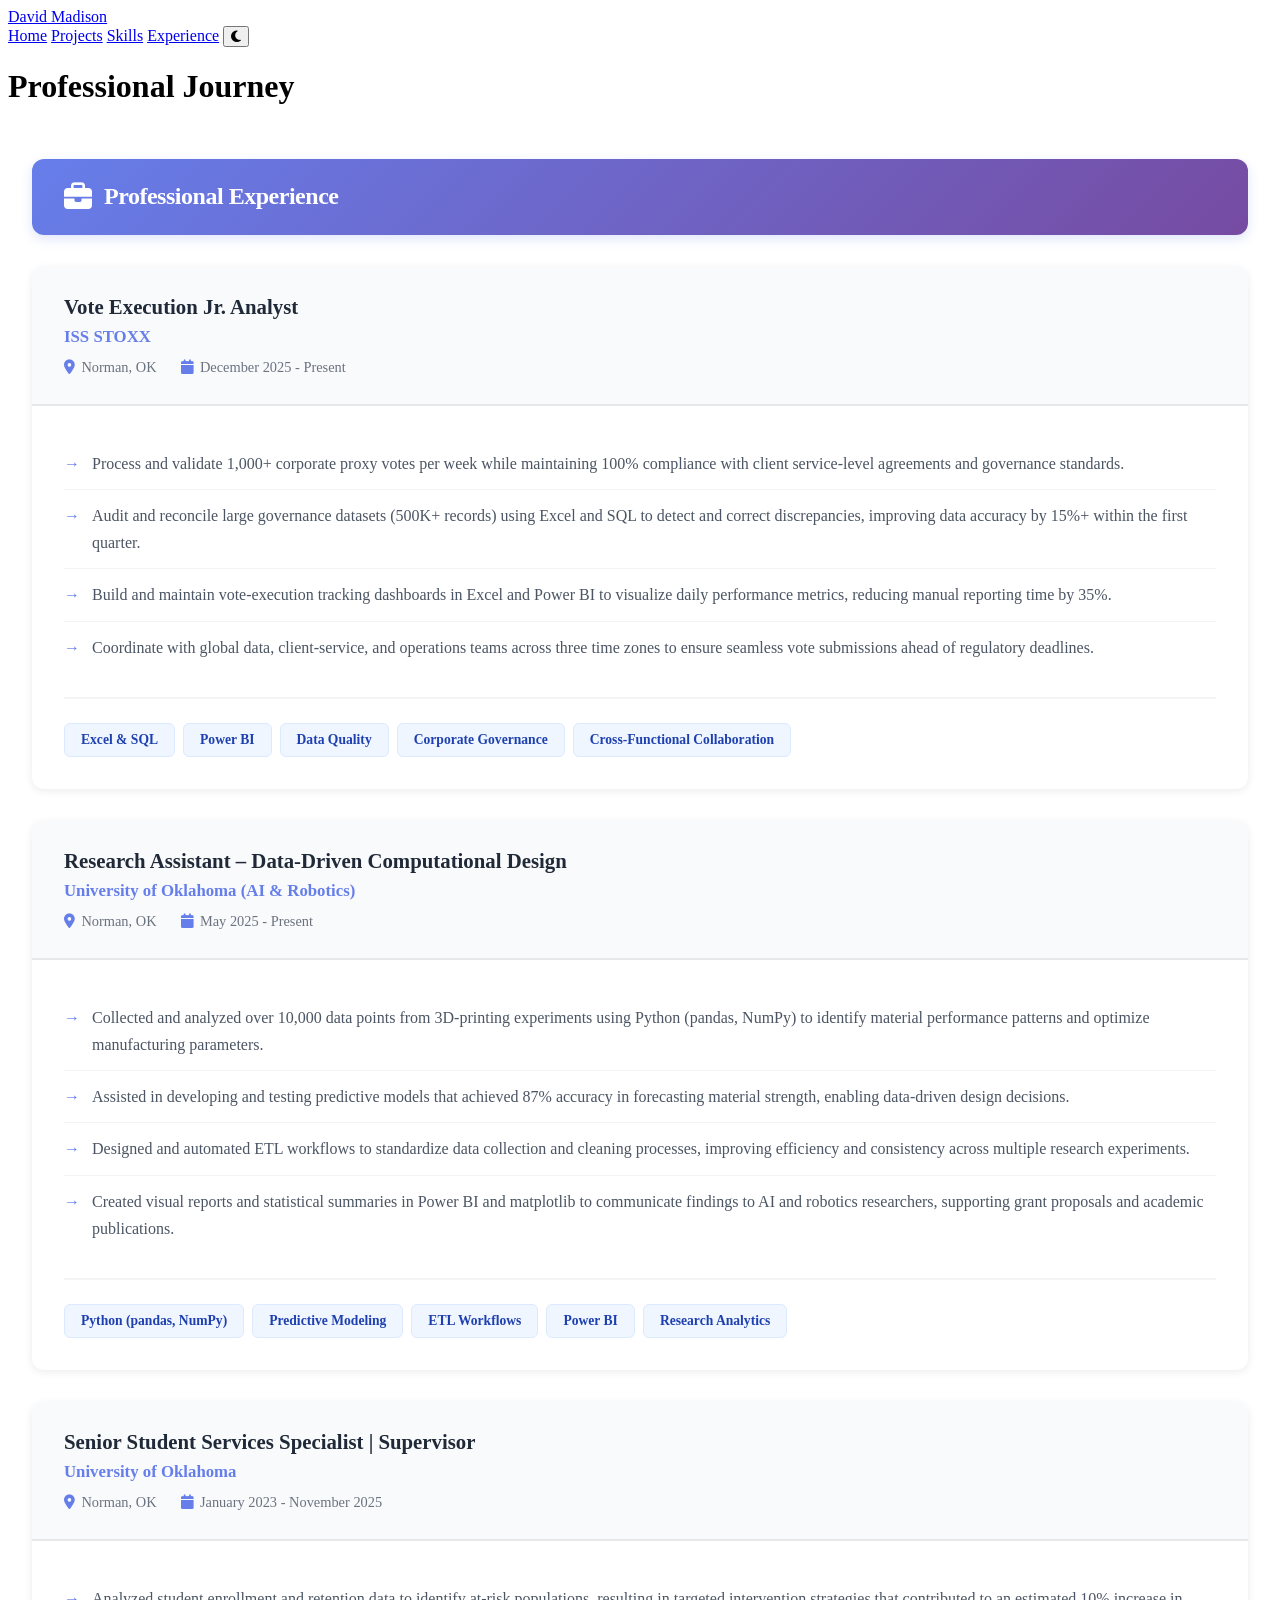
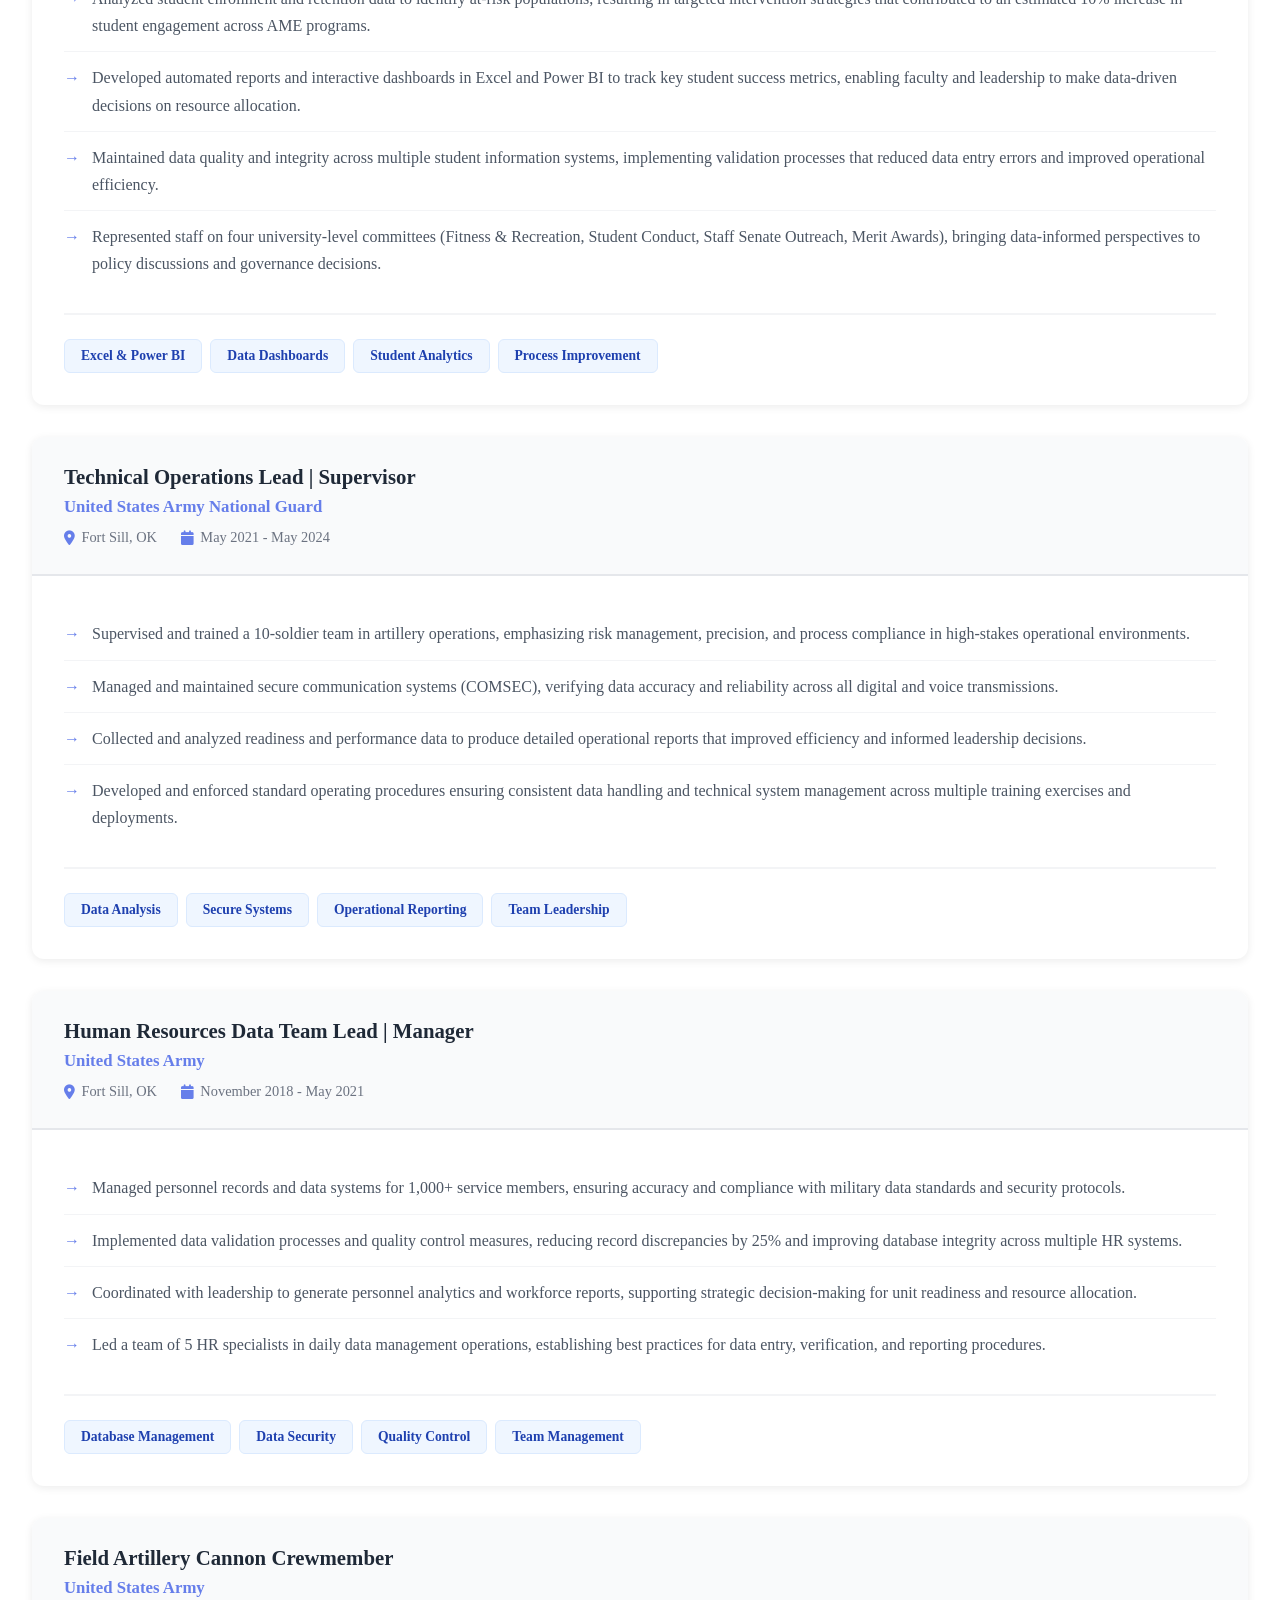
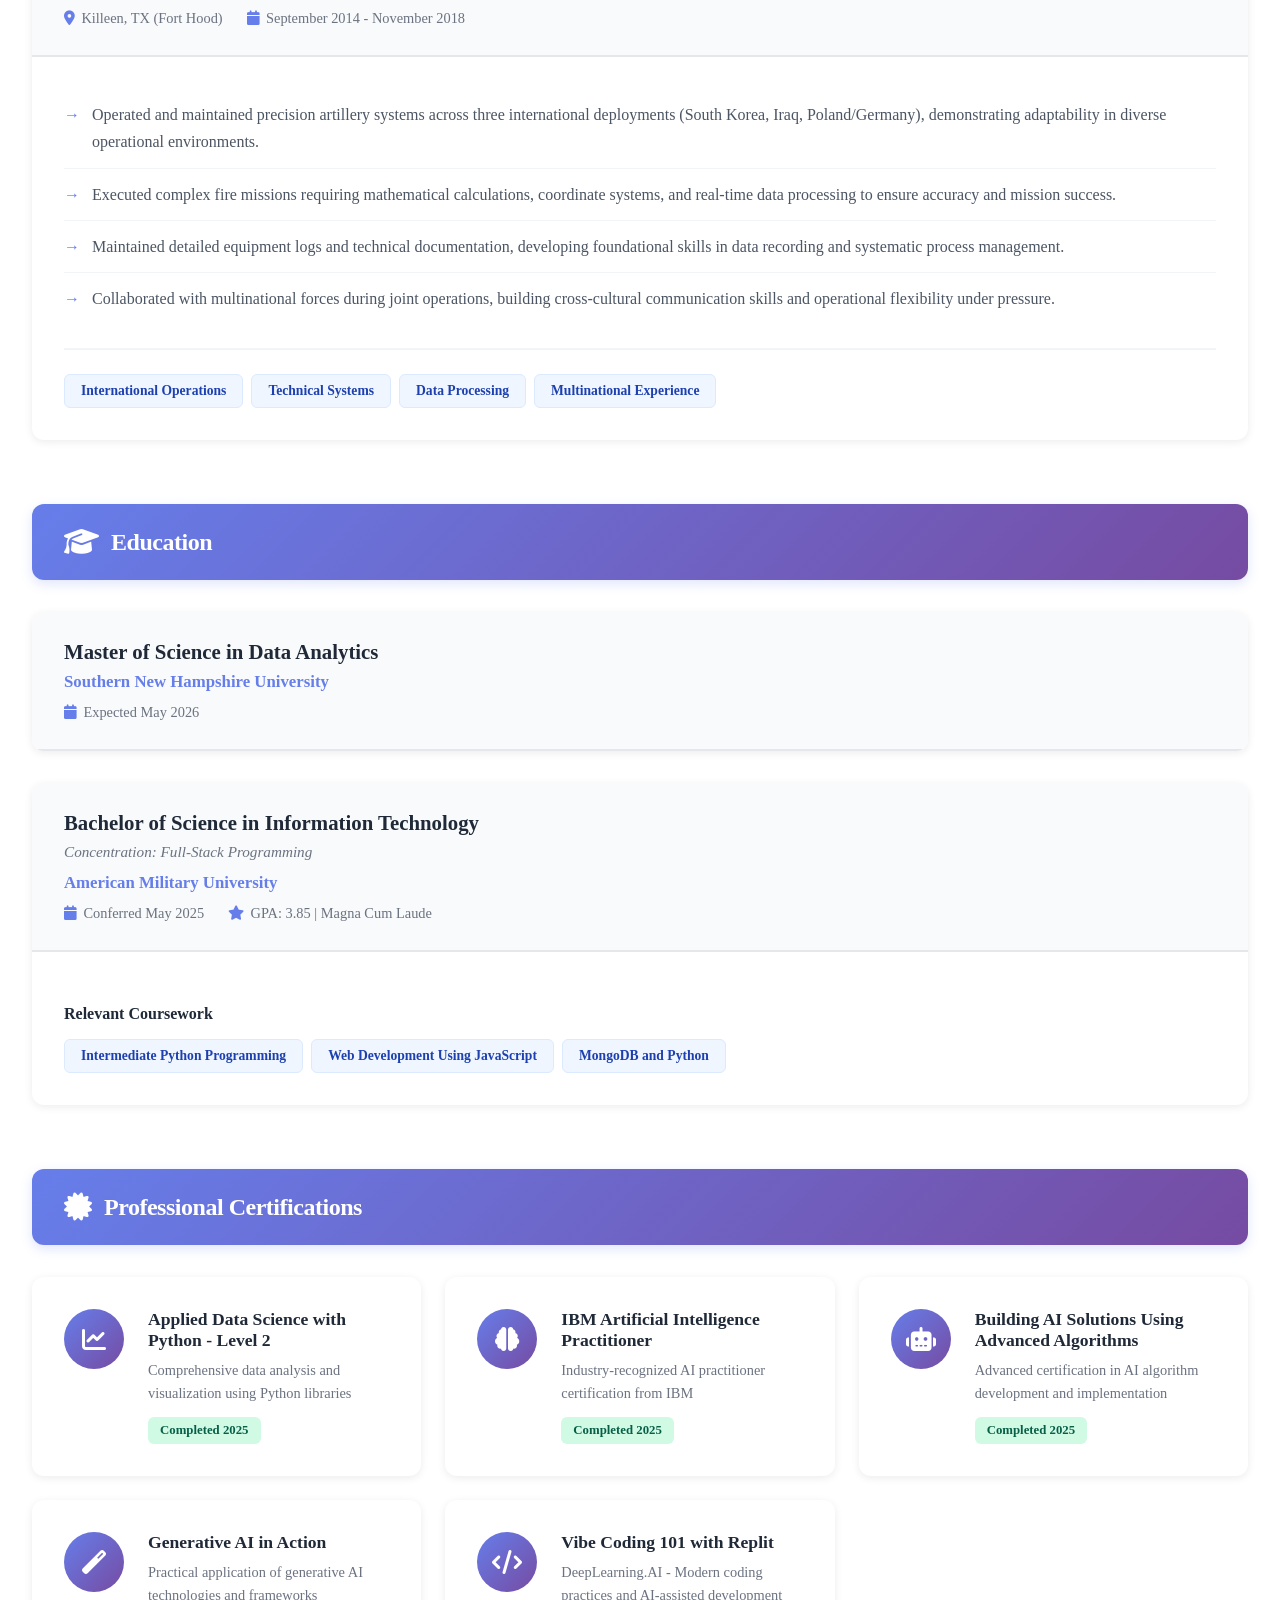
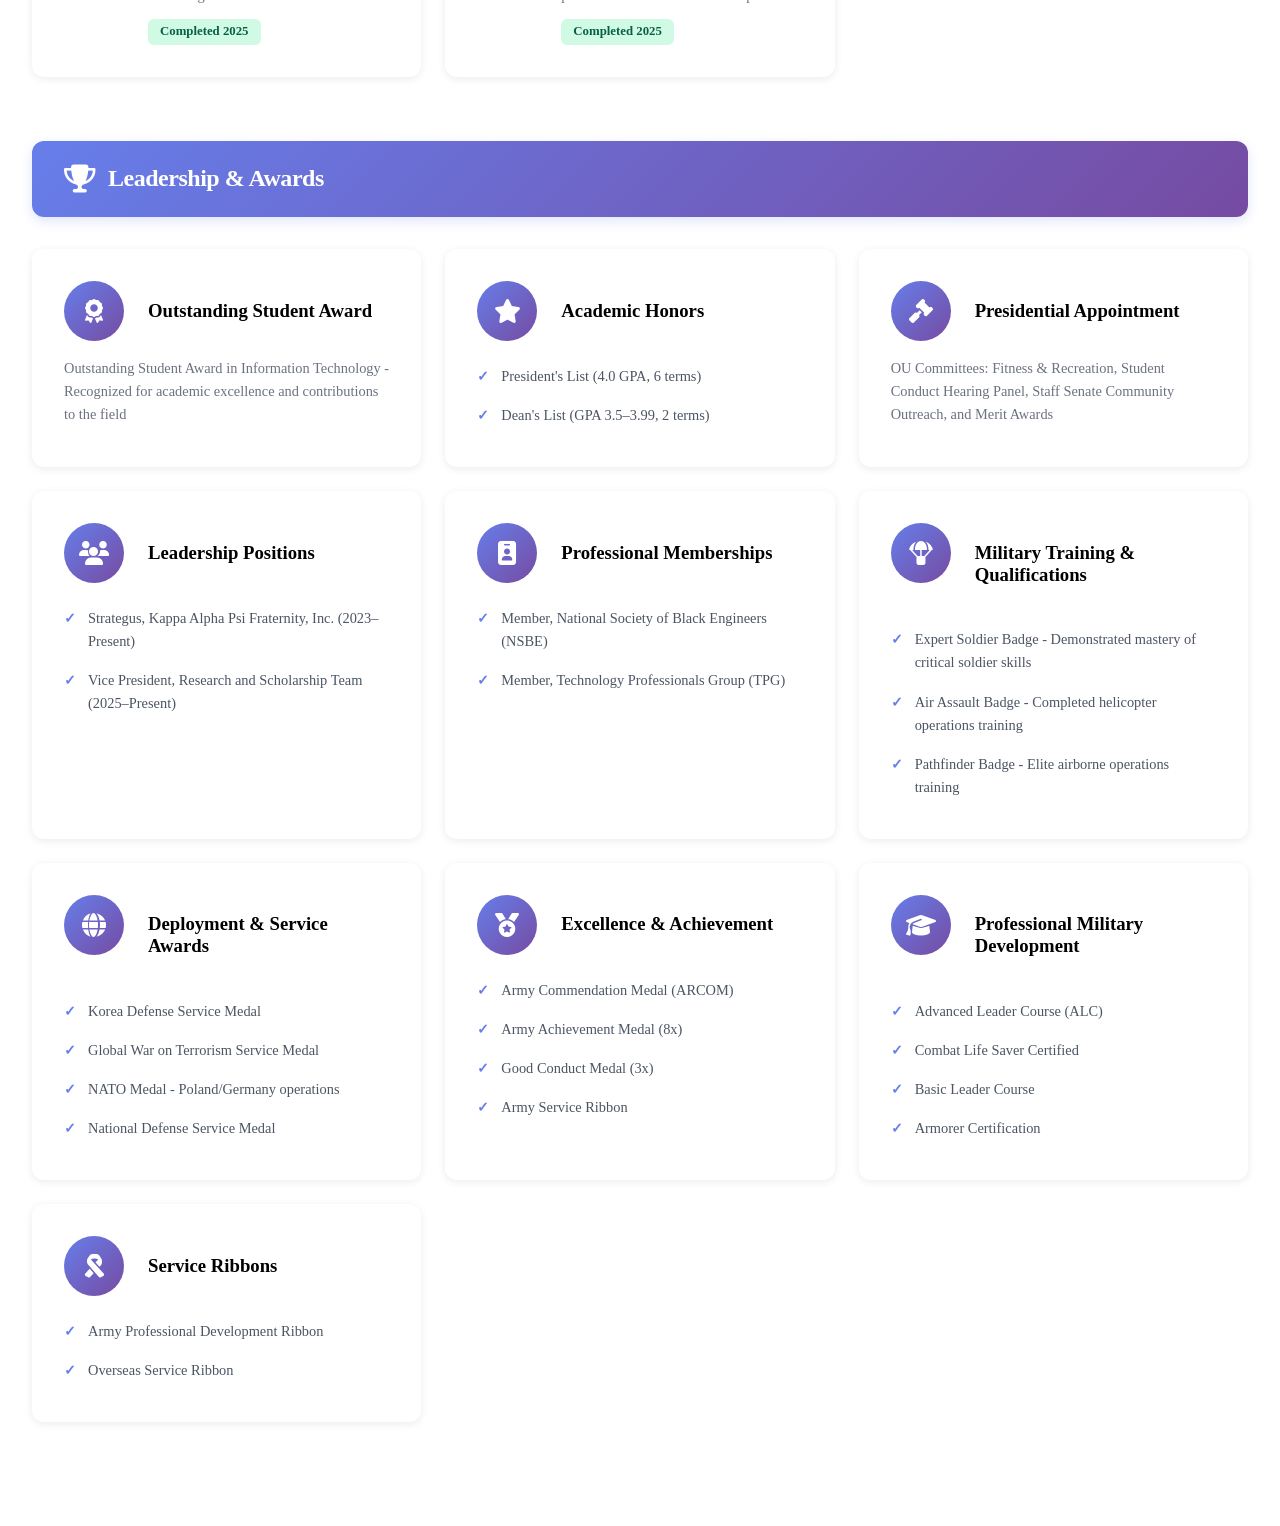
==== experience.html @ 7aca1789 "Update experience.html" ====
<!DOCTYPE html>
<html lang="en">
<head>
    <meta charset="UTF-8">
    <meta name="viewport" content="width=device-width, initial-scale=1.0">
    <title>Experience - David Madison</title>
    <link rel="stylesheet" href="styles.css">
    <link rel="stylesheet" href="https://cdnjs.cloudflare.com/ajax/libs/font-awesome/6.4.0/css/all.min.css">
    <script src="https://cdnjs.cloudflare.com/ajax/libs/gsap/3.12.2/gsap.min.js"></script>
    <style>
        /* Clean Professional Experience Layout */
        * {
            box-sizing: border-box;
        }
        
        .experience-container {
            max-width: 1400px;
            margin: 0 auto;
            padding: 2rem 1.5rem;
        }
        
        .section-wrapper {
            margin-bottom: 4rem;
        }
        
        .section-header {
            background: linear-gradient(135deg, #667eea 0%, #764ba2 100%);
            padding: 1.5rem 2rem;
            border-radius: 12px;
            color: white;
            display: flex;
            align-items: center;
            gap: 0.75rem;
            margin-bottom: 2rem;
            box-shadow: 0 4px 12px rgba(102, 126, 234, 0.2);
        }
        
        .section-header i {
            font-size: 1.75rem;
        }
        
        .section-header h2 {
            margin: 0;
            font-size: 1.5rem;
            font-weight: 700;
            letter-spacing: -0.02em;
        }
        
        .experience-grid {
            display: grid;
            grid-template-columns: 1fr;
            gap: 2rem;
        }
        
        .experience-card {
            background: white;
            border-radius: 12px;
            box-shadow: 0 2px 8px rgba(0, 0, 0, 0.08);
            overflow: hidden;
            transition: transform 0.2s ease, box-shadow 0.2s ease;
        }
        
        .experience-card:hover {
            transform: translateY(-4px);
            box-shadow: 0 8px 24px rgba(0, 0, 0, 0.12);
        }
        
        .job-header {
            background: #f9fafb;
            padding: 1.75rem 2rem;
            border-bottom: 2px solid #e5e7eb;
        }
        
        .job-header h3 {
            margin: 0 0 0.5rem 0;
            font-size: 1.3rem;
            color: #1f2937;
            font-weight: 700;
        }
        
        .company-name {
            color: #667eea;
            font-weight: 600;
            font-size: 1.05rem;
            margin-bottom: 0.75rem;
            display: block;
        }
        
        .job-meta {
            display: flex;
            gap: 1.5rem;
            color: #6b7280;
            font-size: 0.9rem;
            flex-wrap: wrap;
        }
        
        .job-meta span {
            display: flex;
            align-items: center;
            gap: 0.4rem;
        }
        
        .job-meta i {
            color: #667eea;
        }
        
        .job-body {
            padding: 2rem;
        }
        
        .job-description {
            list-style: none;
            padding: 0;
            margin: 0 0 1.5rem 0;
        }
        
        .job-description li {
            padding: 0.75rem 0;
            padding-left: 1.75rem;
            position: relative;
            line-height: 1.7;
            color: #4b5563;
            border-bottom: 1px solid #f3f4f6;
        }
        
        .job-description li:last-child {
            border-bottom: none;
        }
        
        .job-description li:before {
            content: "→";
            position: absolute;
            left: 0;
            color: #667eea;
            font-weight: bold;
        }
        
        .skills-tags {
            display: flex;
            flex-wrap: wrap;
            gap: 0.5rem;
            padding-top: 1.5rem;
            border-top: 2px solid #f3f4f6;
        }
        
        .skill-tag {
            display: inline-block;
            padding: 0.5rem 1rem;
            background: #eff6ff;
            color: #1e40af;
            border-radius: 6px;
            font-size: 0.85rem;
            font-weight: 600;
            border: 1px solid #dbeafe;
        }
        
        .education-grid {
            display: grid;
            grid-template-columns: 1fr;
            gap: 2rem;
        }
        
        .education-card {
            background: white;
            border-radius: 12px;
            box-shadow: 0 2px 8px rgba(0, 0, 0, 0.08);
            overflow: hidden;
            transition: transform 0.2s ease, box-shadow 0.2s ease;
        }
        
        .education-card:hover {
            transform: translateY(-4px);
            box-shadow: 0 8px 24px rgba(0, 0, 0, 0.12);
        }
        
        .edu-header {
            background: #f9fafb;
            padding: 1.75rem 2rem;
            border-bottom: 2px solid #e5e7eb;
        }
        
        .edu-header h3 {
            margin: 0 0 0.5rem 0;
            font-size: 1.3rem;
            color: #1f2937;
            font-weight: 700;
        }
        
        .concentration {
            color: #6b7280;
            font-style: italic;
            font-size: 0.95rem;
            margin-bottom: 0.75rem;
            display: block;
        }
        
        .school-name {
            color: #667eea;
            font-weight: 600;
            font-size: 1.05rem;
            margin-bottom: 0.75rem;
            display: block;
        }
        
        .edu-meta {
            display: flex;
            gap: 1.5rem;
            color: #6b7280;
            font-size: 0.9rem;
            flex-wrap: wrap;
        }
        
        .edu-meta span {
            display: flex;
            align-items: center;
            gap: 0.4rem;
        }
        
        .edu-meta i {
            color: #667eea;
        }
        
        .edu-body {
            padding: 2rem;
        }
        
        .coursework-title {
            font-size: 1rem;
            font-weight: 700;
            color: #1f2937;
            margin-bottom: 1rem;
        }
        
        .course-tags {
            display: flex;
            flex-wrap: wrap;
            gap: 0.5rem;
        }
        
        .course-tag {
            display: inline-block;
            padding: 0.5rem 1rem;
            background: #eff6ff;
            color: #1e40af;
            border-radius: 6px;
            font-size: 0.85rem;
            font-weight: 600;
            border: 1px solid #dbeafe;
        }
        
        .certs-grid {
            display: grid;
            grid-template-columns: repeat(auto-fit, minmax(320px, 1fr));
            gap: 1.5rem;
        }
        
        .cert-card {
            background: white;
            border-radius: 12px;
            box-shadow: 0 2px 8px rgba(0, 0, 0, 0.08);
            padding: 2rem;
            transition: transform 0.2s ease, box-shadow 0.2s ease;
            display: flex;
            gap: 1.5rem;
        }
        
        .cert-card:hover {
            transform: translateY(-4px);
            box-shadow: 0 8px 24px rgba(0, 0, 0, 0.12);
        }
        
        .cert-icon {
            background: linear-gradient(135deg, #667eea 0%, #764ba2 100%);
            width: 60px;
            height: 60px;
            border-radius: 50%;
            display: flex;
            align-items: center;
            justify-content: center;
            flex-shrink: 0;
        }
        
        .cert-icon i {
            color: white;
            font-size: 1.5rem;
        }
        
        .cert-content h3 {
            margin: 0 0 0.5rem 0;
            font-size: 1.1rem;
            color: #1f2937;
            font-weight: 700;
        }
        
        .cert-content p {
            margin: 0 0 0.75rem 0;
            color: #6b7280;
            font-size: 0.9rem;
            line-height: 1.6;
        }
        
        .cert-badge {
            display: inline-block;
            padding: 0.35rem 0.75rem;
            background: #d1fae5;
            color: #065f46;
            border-radius: 6px;
            font-size: 0.8rem;
            font-weight: 600;
        }
        
        .awards-grid {
            display: grid;
            grid-template-columns: repeat(auto-fit, minmax(320px, 1fr));
            gap: 1.5rem;
        }
        
        .award-card {
            background: white;
            border-radius: 12px;
            box-shadow: 0 2px 8px rgba(0, 0, 0, 0.08);
            padding: 2rem;
            transition: transform 0.2s ease, box-shadow 0.2s ease;
        }
        
        .award-card:hover {
            transform: translateY(-4px);
            box-shadow: 0 8px 24px rgba(0, 0, 0, 0.12);
        }
        
        .award-header {
            display: flex;
            gap: 1.5rem;
            margin-bottom: 1rem;
        }
        
        .award-icon {
            background: linear-gradient(135deg, #667eea 0%, #764ba2 100%);
            width: 60px;
            height: 60px;
            border-radius: 50%;
            display: flex;
            align-items: center;
            justify-content: center;
            flex-shrink: 0;
        }
        
        .award-icon i {
            color: white;
            font-size: 1.5rem;
        }
        
        .award-content h3 {
            margin: 0 0 0.5rem 0;
            font-size: 1.1rem;
            color: #1f2937;
            font-weight: 700;
        }
        
        .award-content > p {
            margin: 0;
            color: #6b7280;
            font-size: 0.9rem;
            line-height: 1.6;
        }
        
        .award-list {
            list-style: none;
            padding: 0;
            margin: 0.75rem 0 0 0;
        }
        
        .award-list li {
            padding: 0.5rem 0;
            padding-left: 1.5rem;
            position: relative;
            color: #4b5563;
            font-size: 0.9rem;
            line-height: 1.6;
        }
        
        .award-list li:before {
            content: "✓";
            position: absolute;
            left: 0;
            color: #667eea;
            font-weight: bold;
        }
        
        @media (max-width: 768px) {
            .experience-container {
                padding: 1rem;
            }
            
            .section-header {
                padding: 1.25rem 1.5rem;
            }
            
            .job-header {
                padding: 1.5rem;
            }
            
            .job-body {
                padding: 1.5rem;
            }
            
            .edu-header {
                padding: 1.5rem;
            }
            
            .edu-body {
                padding: 1.5rem;
            }
            
            .certs-grid {
                grid-template-columns: 1fr;
            }
            
            .awards-grid {
                grid-template-columns: 1fr;
            }
        }
    </style>
</head>
<body>
    <!-- Page Transition -->
    <div class="page-transition"></div>

    <!-- Background Pattern -->
    <div class="background-pattern"></div>

    <nav class="navbar">
        <div class="nav-content">
            <a href="index.html" class="logo">David Madison</a>
            <div class="nav-links">
                <a href="index.html">Home</a>
                <a href="projects.html">Projects</a>
                <a href="skills.html">Skills</a>
                <a href="experience.html" class="active">Experience</a>
                <button id="theme-toggle" class="theme-toggle">
                    <i class="fas fa-moon"></i>
                </button>
            </div>
        </div>
    </nav>

    <main class="container">
        <h1 class="title">Professional Journey</h1>

        <div class="experience-container">
            <!-- Professional Experience Section -->
            <div class="section-wrapper">
                <div class="section-header">
                    <i class="fas fa-briefcase"></i>
                    <h2>Professional Experience</h2>
                </div>

                <div class="experience-grid">
                    <!-- ISS STOXX -->
                    <div class="experience-card">
                        <div class="job-header">
                            <h3>Vote Execution Jr. Analyst</h3>
                            <span class="company-name">ISS STOXX</span>
                            <div class="job-meta">
                                <span><i class="fas fa-map-marker-alt"></i> Norman, OK</span>
                                <span><i class="fas fa-calendar"></i> December 2025 - Present</span>
                            </div>
                        </div>
                        <div class="job-body">
                            <ul class="job-description">
                                <li>Process and validate 1,000+ corporate proxy votes per week while maintaining 100% compliance with client service-level agreements and governance standards.</li>
                                <li>Audit and reconcile large governance datasets (500K+ records) using Excel and SQL to detect and correct discrepancies, improving data accuracy by 15%+ within the first quarter.</li>
                                <li>Build and maintain vote-execution tracking dashboards in Excel and Power BI to visualize daily performance metrics, reducing manual reporting time by 35%.</li>
                                <li>Coordinate with global data, client-service, and operations teams across three time zones to ensure seamless vote submissions ahead of regulatory deadlines.</li>
                            </ul>
                            <div class="skills-tags">
                                <span class="skill-tag">Excel & SQL</span>
                                <span class="skill-tag">Power BI</span>
                                <span class="skill-tag">Data Quality</span>
                                <span class="skill-tag">Corporate Governance</span>
                                <span class="skill-tag">Cross-Functional Collaboration</span>
                            </div>
                        </div>
                    </div>

                    <!-- Research Assistant -->
                    <div class="experience-card">
                        <div class="job-header">
                            <h3>Research Assistant – Data-Driven Computational Design</h3>
                            <span class="company-name">University of Oklahoma (AI & Robotics)</span>
                            <div class="job-meta">
                                <span><i class="fas fa-map-marker-alt"></i> Norman, OK</span>
                                <span><i class="fas fa-calendar"></i> May 2025 - Present</span>
                            </div>
                        </div>
                        <div class="job-body">
                            <ul class="job-description">
                                <li>Collected and analyzed over 10,000 data points from 3D-printing experiments using Python (pandas, NumPy) to identify material performance patterns and optimize manufacturing parameters.</li>
                                <li>Assisted in developing and testing predictive models that achieved 87% accuracy in forecasting material strength, enabling data-driven design decisions.</li>
                                <li>Designed and automated ETL workflows to standardize data collection and cleaning processes, improving efficiency and consistency across multiple research experiments.</li>
                                <li>Created visual reports and statistical summaries in Power BI and matplotlib to communicate findings to AI and robotics researchers, supporting grant proposals and academic publications.</li>
                            </ul>
                            <div class="skills-tags">
                                <span class="skill-tag">Python (pandas, NumPy)</span>
                                <span class="skill-tag">Predictive Modeling</span>
                                <span class="skill-tag">ETL Workflows</span>
                                <span class="skill-tag">Power BI</span>
                                <span class="skill-tag">Research Analytics</span>
                            </div>
                        </div>
                    </div>

                    <!-- Student Services -->
                    <div class="experience-card">
                        <div class="job-header">
                            <h3>Senior Student Services Specialist | Supervisor</h3>
                            <span class="company-name">University of Oklahoma</span>
                            <div class="job-meta">
                                <span><i class="fas fa-map-marker-alt"></i> Norman, OK</span>
                                <span><i class="fas fa-calendar"></i> January 2023 - November 2025</span>
                            </div>
                        </div>
                        <div class="job-body">
                            <ul class="job-description">
                                <li>Analyzed student enrollment and retention data to identify at-risk populations, resulting in targeted intervention strategies that contributed to an estimated 10% increase in student engagement across AME programs.</li>
                                <li>Developed automated reports and interactive dashboards in Excel and Power BI to track key student success metrics, enabling faculty and leadership to make data-driven decisions on resource allocation.</li>
                                <li>Maintained data quality and integrity across multiple student information systems, implementing validation processes that reduced data entry errors and improved operational efficiency.</li>
                                <li>Represented staff on four university-level committees (Fitness & Recreation, Student Conduct, Staff Senate Outreach, Merit Awards), bringing data-informed perspectives to policy discussions and governance decisions.</li>
                            </ul>
                            <div class="skills-tags">
                                <span class="skill-tag">Excel & Power BI</span>
                                <span class="skill-tag">Data Dashboards</span>
                                <span class="skill-tag">Student Analytics</span>
                                <span class="skill-tag">Process Improvement</span>
                            </div>
                        </div>
                    </div>

                    <!-- Technical Operations Lead -->
                    <div class="experience-card">
                        <div class="job-header">
                            <h3>Technical Operations Lead | Supervisor</h3>
                            <span class="company-name">United States Army National Guard</span>
                            <div class="job-meta">
                                <span><i class="fas fa-map-marker-alt"></i> Fort Sill, OK</span>
                                <span><i class="fas fa-calendar"></i> May 2021 - May 2024</span>
                            </div>
                        </div>
                        <div class="job-body">
                            <ul class="job-description">
                                <li>Supervised and trained a 10-soldier team in artillery operations, emphasizing risk management, precision, and process compliance in high-stakes operational environments.</li>
                                <li>Managed and maintained secure communication systems (COMSEC), verifying data accuracy and reliability across all digital and voice transmissions.</li>
                                <li>Collected and analyzed readiness and performance data to produce detailed operational reports that improved efficiency and informed leadership decisions.</li>
                                <li>Developed and enforced standard operating procedures ensuring consistent data handling and technical system management across multiple training exercises and deployments.</li>
                            </ul>
                            <div class="skills-tags">
                                <span class="skill-tag">Data Analysis</span>
                                <span class="skill-tag">Secure Systems</span>
                                <span class="skill-tag">Operational Reporting</span>
                                <span class="skill-tag">Team Leadership</span>
                            </div>
                        </div>
                    </div>

                    <!-- HR Data Team Lead -->
                    <div class="experience-card">
                        <div class="job-header">
                            <h3>Human Resources Data Team Lead | Manager</h3>
                            <span class="company-name">United States Army</span>
                            <div class="job-meta">
                                <span><i class="fas fa-map-marker-alt"></i> Fort Sill, OK</span>
                                <span><i class="fas fa-calendar"></i> November 2018 - May 2021</span>
                            </div>
                        </div>
                        <div class="job-body">
                            <ul class="job-description">
                                <li>Managed personnel records and data systems for 1,000+ service members, ensuring accuracy and compliance with military data standards and security protocols.</li>
                                <li>Implemented data validation processes and quality control measures, reducing record discrepancies by 25% and improving database integrity across multiple HR systems.</li>
                                <li>Coordinated with leadership to generate personnel analytics and workforce reports, supporting strategic decision-making for unit readiness and resource allocation.</li>
                                <li>Led a team of 5 HR specialists in daily data management operations, establishing best practices for data entry, verification, and reporting procedures.</li>
                            </ul>
                            <div class="skills-tags">
                                <span class="skill-tag">Database Management</span>
                                <span class="skill-tag">Data Security</span>
                                <span class="skill-tag">Quality Control</span>
                                <span class="skill-tag">Team Management</span>
                            </div>
                        </div>
                    </div>

                    <!-- Field Artillery -->
                    <div class="experience-card">
                        <div class="job-header">
                            <h3>Field Artillery Cannon Crewmember</h3>
                            <span class="company-name">United States Army</span>
                            <div class="job-meta">
                                <span><i class="fas fa-map-marker-alt"></i> Killeen, TX (Fort Hood)</span>
                                <span><i class="fas fa-calendar"></i> September 2014 - November 2018</span>
                            </div>
                        </div>
                        <div class="job-body">
                            <ul class="job-description">
                                <li>Operated and maintained precision artillery systems across three international deployments (South Korea, Iraq, Poland/Germany), demonstrating adaptability in diverse operational environments.</li>
                                <li>Executed complex fire missions requiring mathematical calculations, coordinate systems, and real-time data processing to ensure accuracy and mission success.</li>
                                <li>Maintained detailed equipment logs and technical documentation, developing foundational skills in data recording and systematic process management.</li>
                                <li>Collaborated with multinational forces during joint operations, building cross-cultural communication skills and operational flexibility under pressure.</li>
                            </ul>
                            <div class="skills-tags">
                                <span class="skill-tag">International Operations</span>
                                <span class="skill-tag">Technical Systems</span>
                                <span class="skill-tag">Data Processing</span>
                                <span class="skill-tag">Multinational Experience</span>
                            </div>
                        </div>
                    </div>
                </div>
            </div>

            <!-- Education Section -->
            <div class="section-wrapper">
                <div class="section-header">
                    <i class="fas fa-graduation-cap"></i>
                    <h2>Education</h2>
                </div>

                <div class="education-grid">
                    <!-- Master's Degree -->
                    <div class="education-card">
                        <div class="edu-header">
                            <h3>Master of Science in Data Analytics</h3>
                            <span class="school-name">Southern New Hampshire University</span>
                            <div class="edu-meta">
                                <span><i class="fas fa-calendar"></i> Expected May 2026</span>
                            </div>
                        </div>
                    </div>

                    <!-- Bachelor's Degree -->
                    <div class="education-card">
                        <div class="edu-header">
                            <h3>Bachelor of Science in Information Technology</h3>
                            <span class="concentration">Concentration: Full-Stack Programming</span>
                            <span class="school-name">American Military University</span>
                            <div class="edu-meta">
                                <span><i class="fas fa-calendar"></i> Conferred May 2025</span>
                                <span><i class="fas fa-star"></i> GPA: 3.85 | Magna Cum Laude</span>
                            </div>
                        </div>
                        <div class="edu-body">
                            <h4 class="coursework-title">Relevant Coursework</h4>
                            <div class="course-tags">
                                <span class="course-tag">Intermediate Python Programming</span>
                                <span class="course-tag">Web Development Using JavaScript</span>
                                <span class="course-tag">MongoDB and Python</span>
                            </div>
                        </div>
                    </div>
                </div>
            </div>

            <!-- Certifications Section -->
            <div class="section-wrapper">
                <div class="section-header">
                    <i class="fas fa-certificate"></i>
                    <h2>Professional Certifications</h2>
                </div>

                <div class="certs-grid">
                    <div class="cert-card">
                        <div class="cert-icon">
                            <i class="fas fa-chart-line"></i>
                        </div>
                        <div class="cert-content">
                            <h3>Applied Data Science with Python - Level 2</h3>
                            <p>Comprehensive data analysis and visualization using Python libraries</p>
                            <span class="cert-badge">Completed 2025</span>
                        </div>
                    </div>

                    <div class="cert-card">
                        <div class="cert-icon">
                            <i class="fas fa-brain"></i>
                        </div>
                        <div class="cert-content">
                            <h3>IBM Artificial Intelligence Practitioner</h3>
                            <p>Industry-recognized AI practitioner certification from IBM</p>
                            <span class="cert-badge">Completed 2025</span>
                        </div>
                    </div>

                    <div class="cert-card">
                        <div class="cert-icon">
                            <i class="fas fa-robot"></i>
                        </div>
                        <div class="cert-content">
                            <h3>Building AI Solutions Using Advanced Algorithms</h3>
                            <p>Advanced certification in AI algorithm development and implementation</p>
                            <span class="cert-badge">Completed 2025</span>
                        </div>
                    </div>

                    <div class="cert-card">
                        <div class="cert-icon">
                            <i class="fas fa-magic"></i>
                        </div>
                        <div class="cert-content">
                            <h3>Generative AI in Action</h3>
                            <p>Practical application of generative AI technologies and frameworks</p>
                            <span class="cert-badge">Completed 2025</span>
                        </div>
                    </div>

                    <div class="cert-card">
                        <div class="cert-icon">
                            <i class="fas fa-code"></i>
                        </div>
                        <div class="cert-content">
                            <h3>Vibe Coding 101 with Replit</h3>
                            <p>DeepLearning.AI - Modern coding practices and AI-assisted development</p>
                            <span class="cert-badge">Completed 2025</span>
                        </div>
                    </div>
                </div>
            </div>

            <!-- Leadership & Awards Section -->
            <div class="section-wrapper">
                <div class="section-header">
                    <i class="fas fa-trophy"></i>
                    <h2>Leadership & Awards</h2>
                </div>

                <div class="awards-grid">
                    <div class="award-card">
                        <div class="award-header">
                            <div class="award-icon">
                                <i class="fas fa-award"></i>
                            </div>
                            <div>
                                <h3>Outstanding Student Award</h3>
                            </div>
                        </div>
                        <div class="award-content">
                            <p>Outstanding Student Award in Information Technology - Recognized for academic excellence and contributions to the field</p>
                        </div>
                    </div>

                    <div class="award-card">
                        <div class="award-header">
                            <div class="award-icon">
                                <i class="fas fa-star"></i>
                            </div>
                            <div>
                                <h3>Academic Honors</h3>
                            </div>
                        </div>
                        <div class="award-content">
                            <ul class="award-list">
                                <li>President's List (4.0 GPA, 6 terms)</li>
                                <li>Dean's List (GPA 3.5–3.99, 2 terms)</li>
                            </ul>
                        </div>
                    </div>

                    <div class="award-card">
                        <div class="award-header">
                            <div class="award-icon">
                                <i class="fas fa-gavel"></i>
                            </div>
                            <div>
                                <h3>Presidential Appointment</h3>
                            </div>
                        </div>
                        <div class="award-content">
                            <p>OU Committees: Fitness & Recreation, Student Conduct Hearing Panel, Staff Senate Community Outreach, and Merit Awards</p>
                        </div>
                    </div>

                    <div class="award-card">
                        <div class="award-header">
                            <div class="award-icon">
                                <i class="fas fa-users"></i>
                            </div>
                            <div>
                                <h3>Leadership Positions</h3>
                            </div>
                        </div>
                        <div class="award-content">
                            <ul class="award-list">
                                <li>Strategus, Kappa Alpha Psi Fraternity, Inc. (2023–Present)</li>
                                <li>Vice President, Research and Scholarship Team (2025–Present)</li>
                            </ul>
                        </div>
                    </div>

                    <div class="award-card">
                        <div class="award-header">
                            <div class="award-icon">
                                <i class="fas fa-id-badge"></i>
                            </div>
                            <div>
                                <h3>Professional Memberships</h3>
                            </div>
                        </div>
                        <div class="award-content">
                            <ul class="award-list">
                                <li>Member, National Society of Black Engineers (NSBE)</li>
                                <li>Member, Technology Professionals Group (TPG)</li>
                            </ul>
                        </div>
                    </div>

                    <div class="award-card">
                        <div class="award-header">
                            <div class="award-icon">
                                <i class="fas fa-parachute-box"></i>
                            </div>
                            <div>
                                <h3>Military Training & Qualifications</h3>
                            </div>
                        </div>
                        <div class="award-content">
                            <ul class="award-list">
                                <li>Expert Soldier Badge - Demonstrated mastery of critical soldier skills</li>
                                <li>Air Assault Badge - Completed helicopter operations training</li>
                                <li>Pathfinder Badge - Elite airborne operations training</li>
                            </ul>
                        </div>
                    </div>

                    <div class="award-card">
                        <div class="award-header">
                            <div class="award-icon">
                                <i class="fas fa-globe"></i>
                            </div>
                            <div>
                                <h3>Deployment & Service Awards</h3>
                            </div>
                        </div>
                        <div class="award-content">
                            <ul class="award-list">
                                <li>Korea Defense Service Medal</li>
                                <li>Global War on Terrorism Service Medal</li>
                                <li>NATO Medal - Poland/Germany operations</li>
                                <li>National Defense Service Medal</li>
                            </ul>
                        </div>
                    </div>

                    <div class="award-card">
                        <div class="award-header">
                            <div class="award-icon">
                                <i class="fas fa-medal"></i>
                            </div>
                            <div>
                                <h3>Excellence & Achievement</h3>
                            </div>
                        </div>
                        <div class="award-content">
                            <ul class="award-list">
                                <li>Army Commendation Medal (ARCOM)</li>
                                <li>Army Achievement Medal (8x)</li>
                                <li>Good Conduct Medal (3x)</li>
                                <li>Army Service Ribbon</li>
                            </ul>
                        </div>
                    </div>

                    <div class="award-card">
                        <div class="award-header">
                            <div class="award-icon">
                                <i class="fas fa-graduation-cap"></i>
                            </div>
                            <div>
                                <h3>Professional Military Development</h3>
                            </div>
                        </div>
                        <div class="award-content">
                            <ul class="award-list">
                                <li>Advanced Leader Course (ALC)</li>
                                <li>Combat Life Saver Certified</li>
                                <li>Basic Leader Course</li>
                                <li>Armorer Certification</li>
                            </ul>
                        </div>
                    </div>

                    <div class="award-card">
                        <div class="award-header">
                            <div class="award-icon">
                                <i class="fas fa-ribbon"></i>
                            </div>
                            <div>
                                <h3>Service Ribbons</h3>
                            </div>
                        </div>
                        <div class="award-content">
                            <ul class="award-list">
                                <li>Army Professional Development Ribbon</li>
                                <li>Overseas Service Ribbon</li>
                            </ul>
                        </div>
                    </div>
                </div>
            </div>
        </div>
    </main>

    <script src="script.js"></script>
</body>
</html>
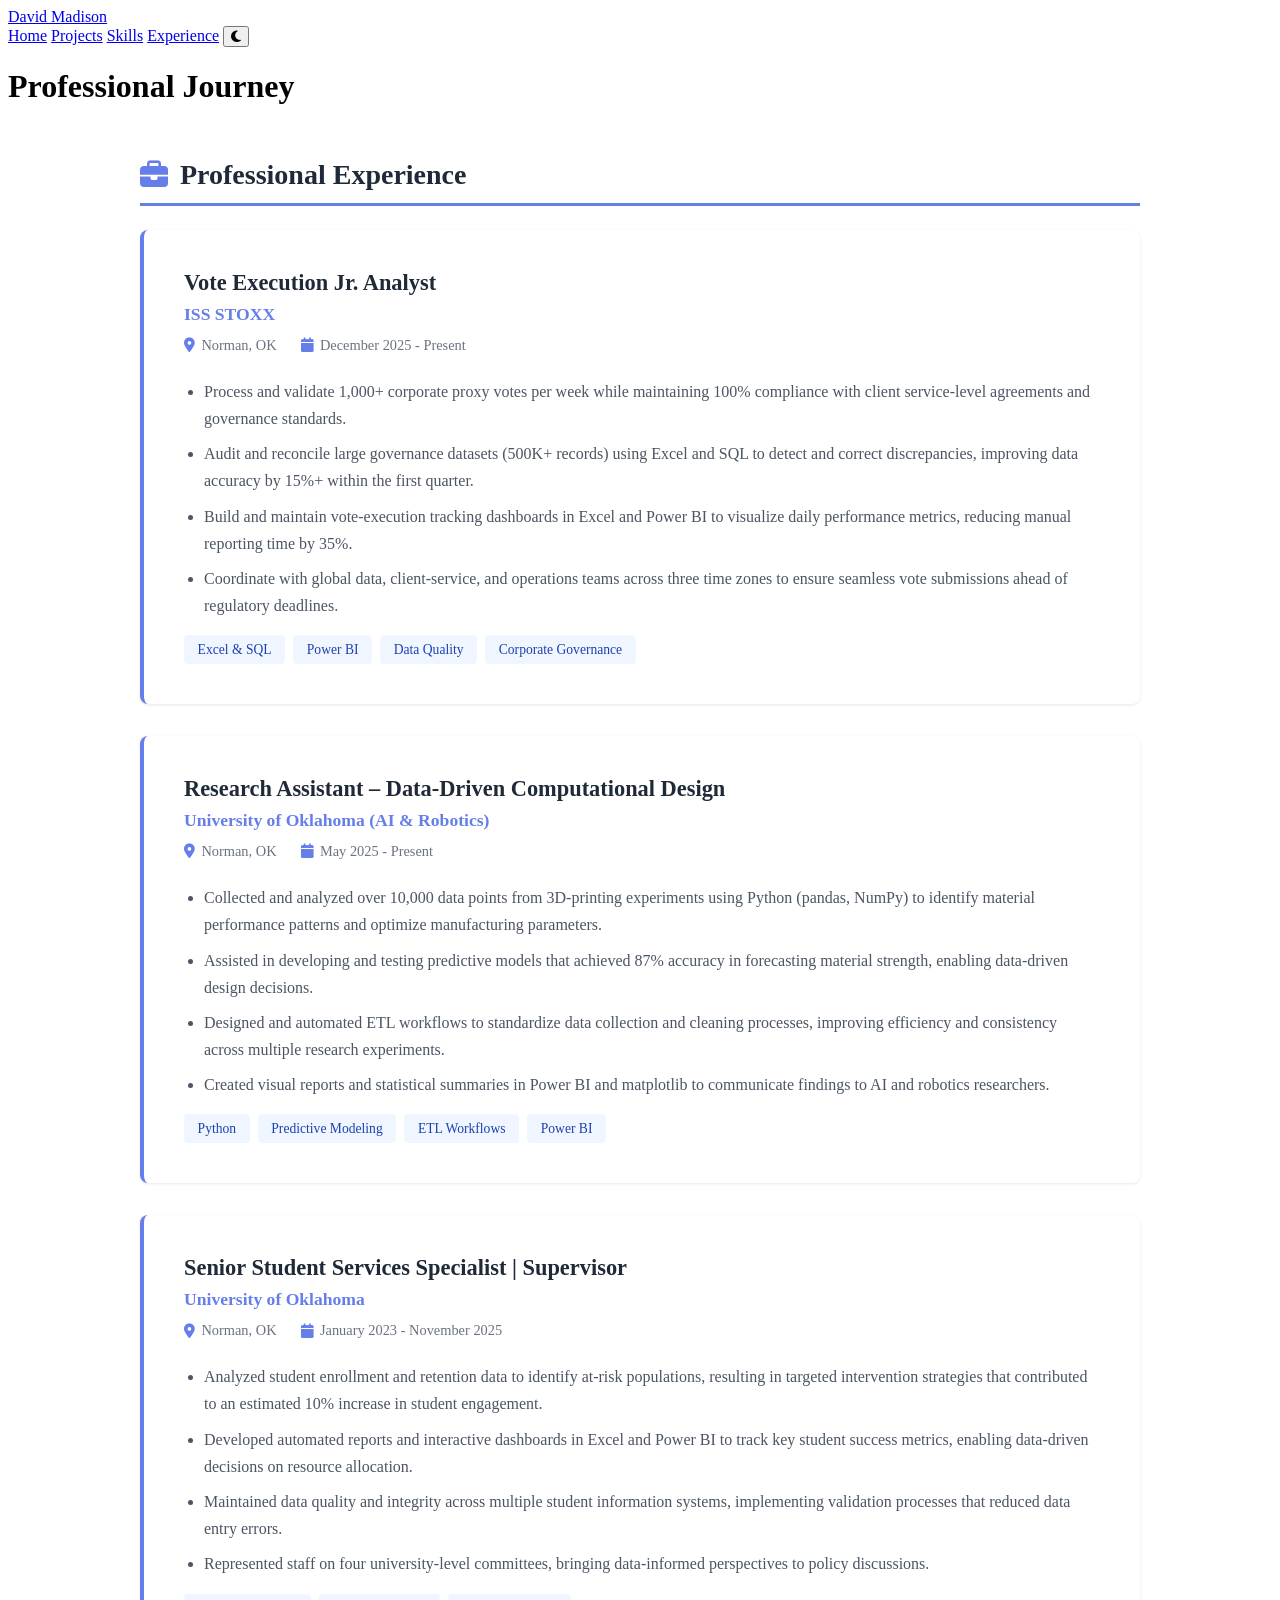
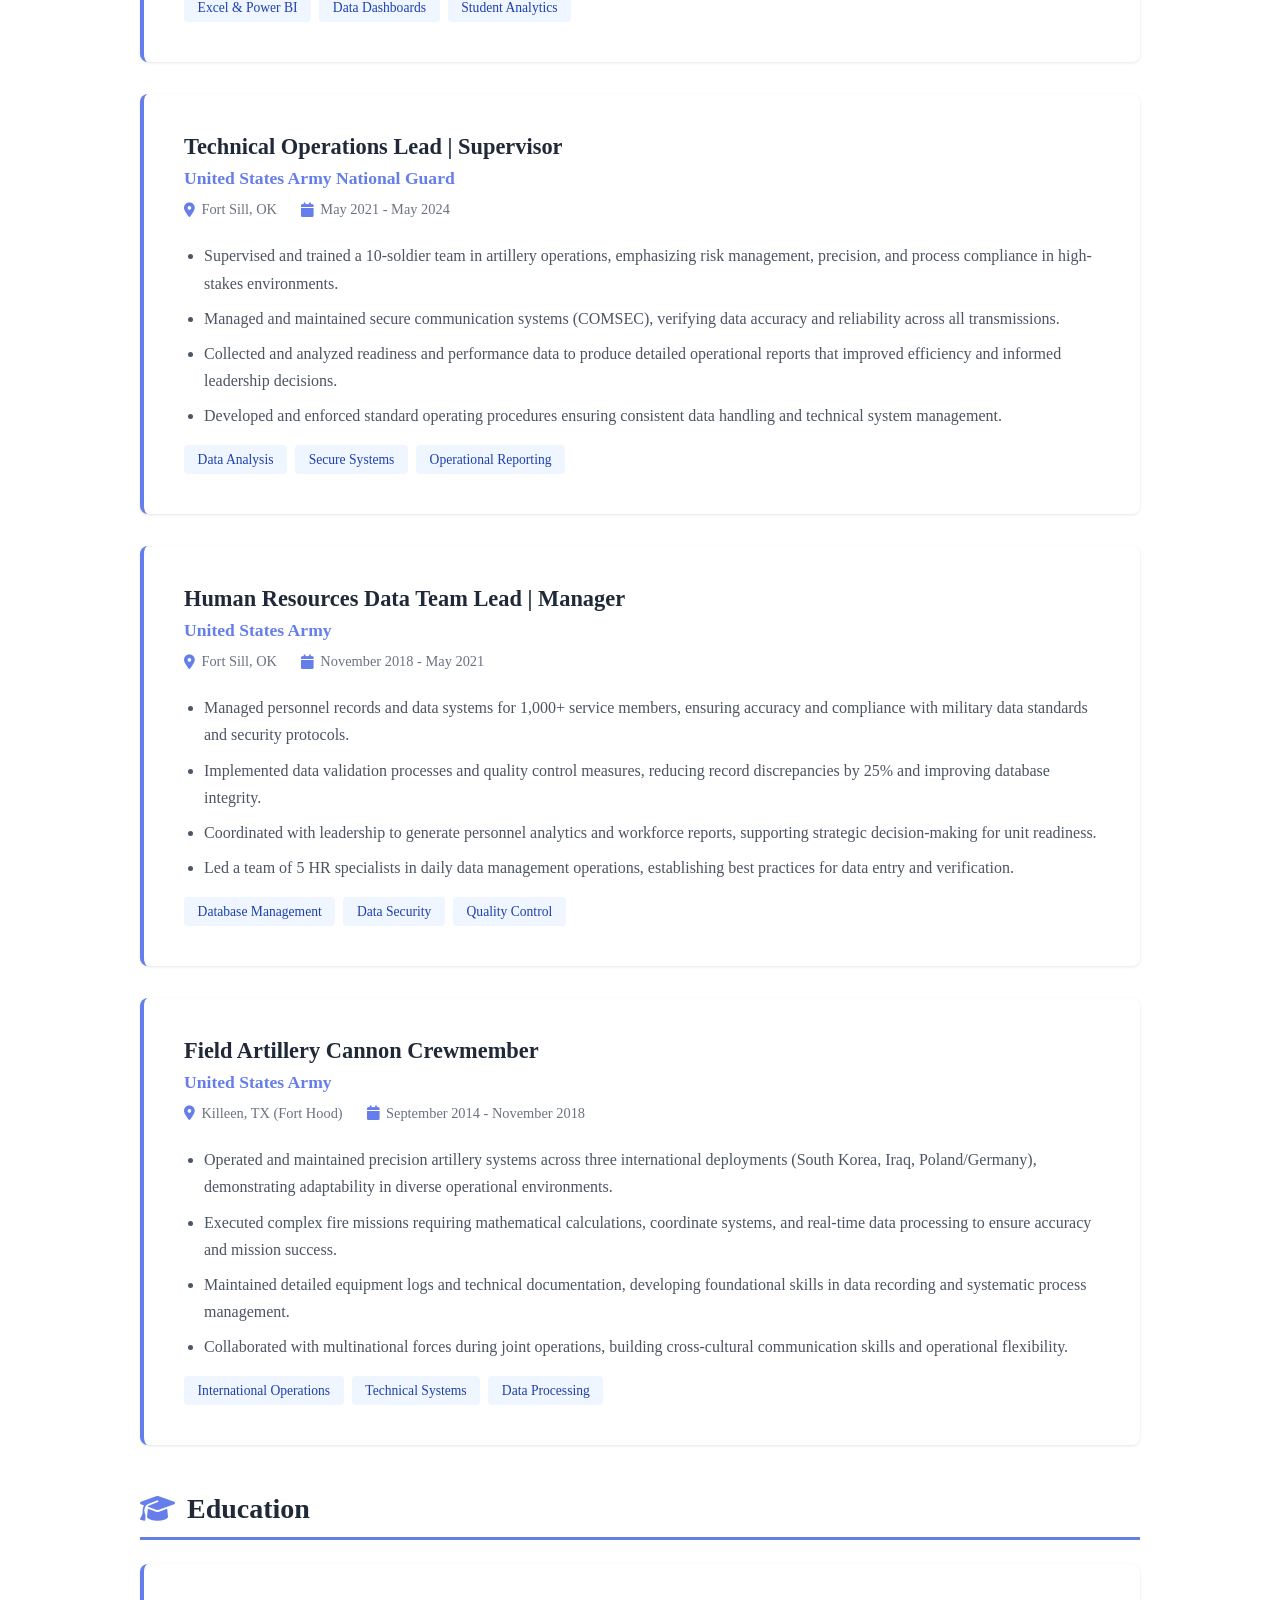
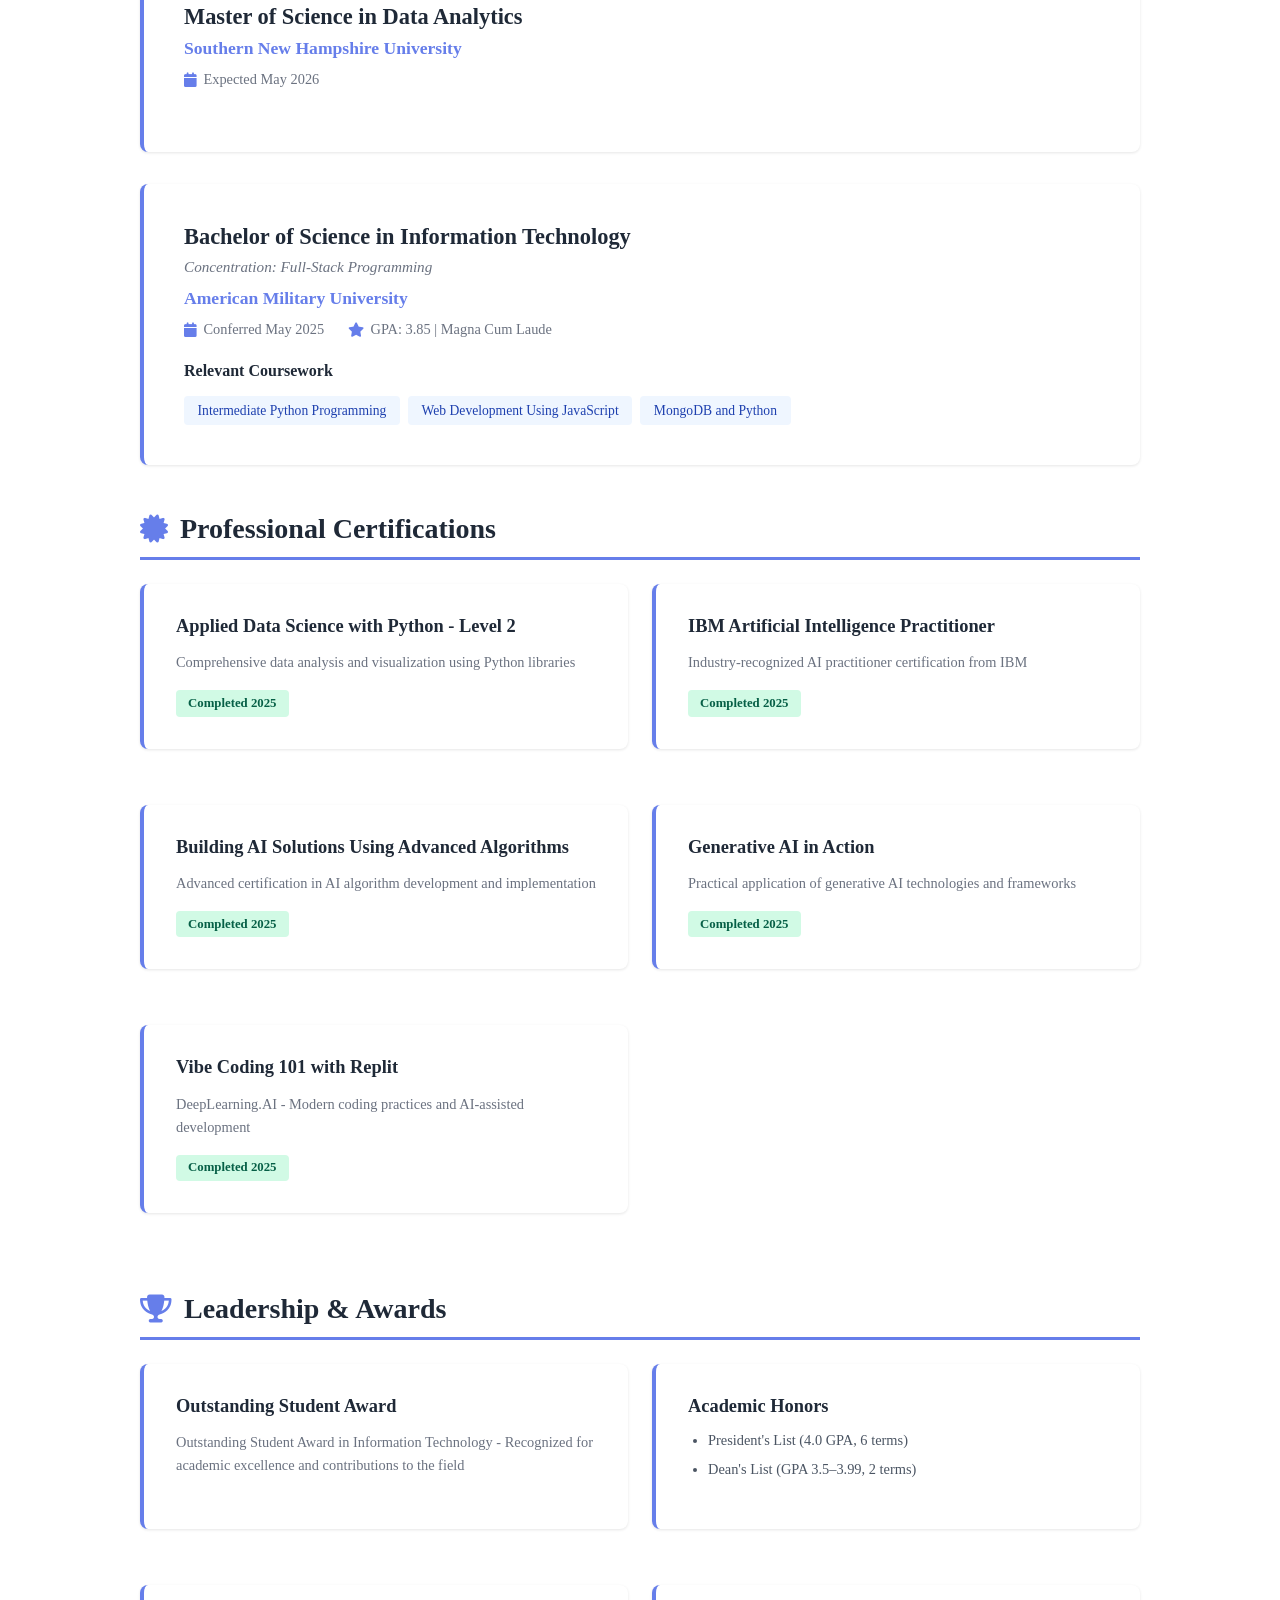
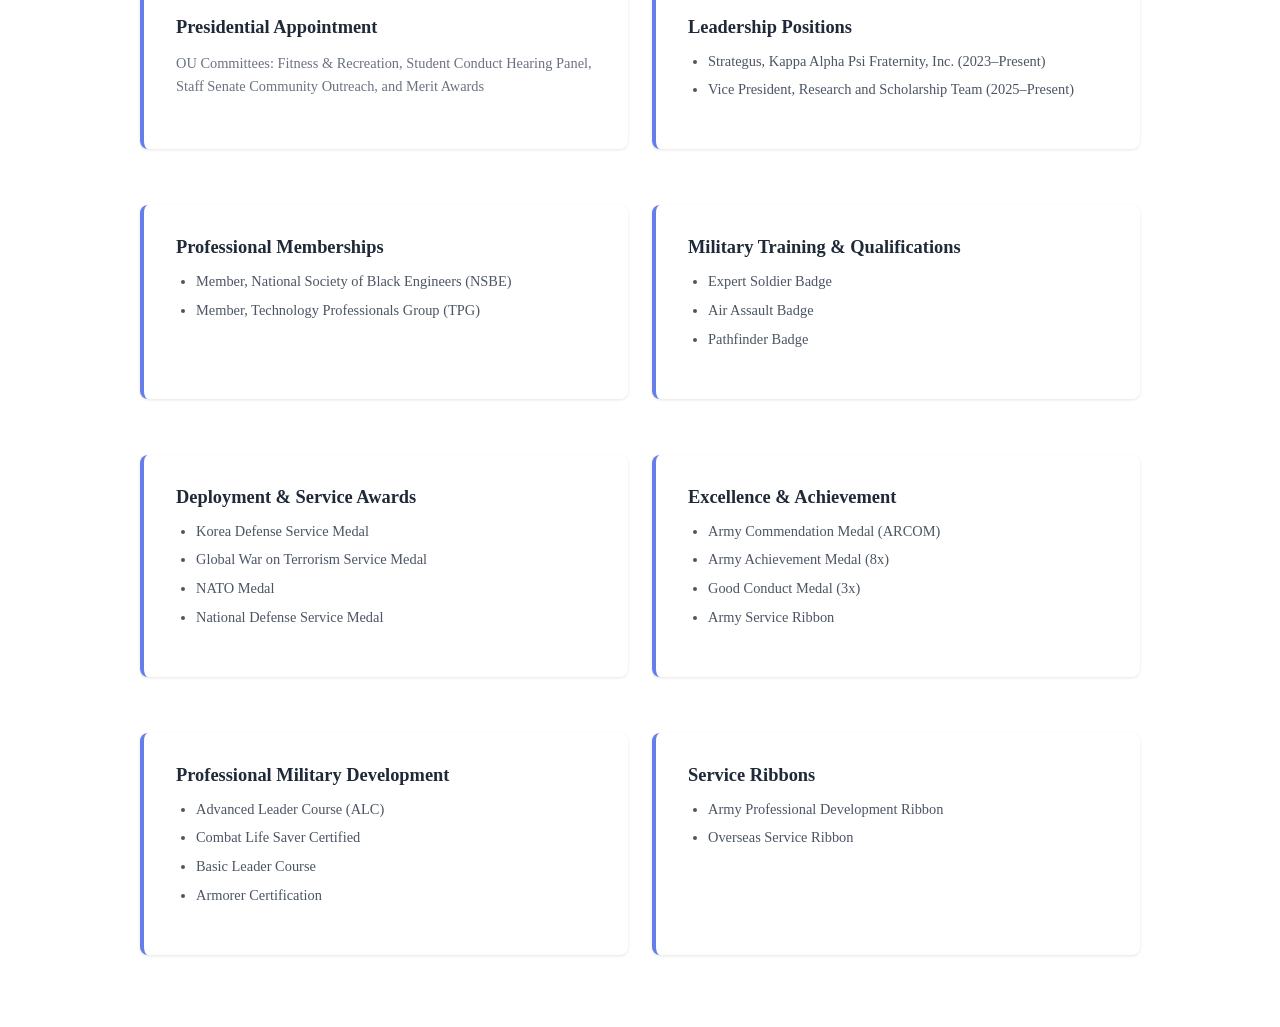
==== commit 82a63406: "Update experience.html" ====
--- a/experience.html
+++ b/experience.html
@@ -8,295 +8,150 @@
     <link rel="stylesheet" href="https://cdnjs.cloudflare.com/ajax/libs/font-awesome/6.4.0/css/all.min.css">
     <script src="https://cdnjs.cloudflare.com/ajax/libs/gsap/3.12.2/gsap.min.js"></script>
     <style>
-        /* Clean Professional Experience Layout */
-        * {
-            box-sizing: border-box;
-        }
-        
+        /* Simple, clean experience styling */
         .experience-container {
-            max-width: 1400px;
+            max-width: 1000px;
             margin: 0 auto;
             padding: 2rem 1.5rem;
         }
         
-        .section-wrapper {
-            margin-bottom: 4rem;
-        }
-        
-        .section-header {
-            background: linear-gradient(135deg, #667eea 0%, #764ba2 100%);
-            padding: 1.5rem 2rem;
-            border-radius: 12px;
-            color: white;
+        .section-title {
+            font-size: 1.75rem;
+            color: #1f2937;
+            margin-bottom: 1.5rem;
+            margin-top: 3rem;
+            padding-bottom: 0.75rem;
+            border-bottom: 3px solid #667eea;
             display: flex;
             align-items: center;
             gap: 0.75rem;
+        }
+        
+        .section-title:first-of-type {
+            margin-top: 0;
+        }
+        
+        .section-title i {
+            color: #667eea;
+        }
+        
+        .experience-item,
+        .education-item,
+        .cert-item,
+        .award-item {
+            background: white;
+            padding: 2.5rem;
             margin-bottom: 2rem;
-            box-shadow: 0 4px 12px rgba(102, 126, 234, 0.2);
-        }
-        
-        .section-header i {
-            font-size: 1.75rem;
-        }
-        
-        .section-header h2 {
-            margin: 0;
-            font-size: 1.5rem;
-            font-weight: 700;
-            letter-spacing: -0.02em;
-        }
-        
-        .experience-grid {
-            display: grid;
-            grid-template-columns: 1fr;
-            gap: 2rem;
-        }
-        
-        .experience-card {
-            background: white;
-            border-radius: 12px;
-            box-shadow: 0 2px 8px rgba(0, 0, 0, 0.08);
-            overflow: hidden;
-            transition: transform 0.2s ease, box-shadow 0.2s ease;
-        }
-        
-        .experience-card:hover {
-            transform: translateY(-4px);
-            box-shadow: 0 8px 24px rgba(0, 0, 0, 0.12);
-        }
-        
-        .job-header {
-            background: #f9fafb;
-            padding: 1.75rem 2rem;
-            border-bottom: 2px solid #e5e7eb;
-        }
-        
-        .job-header h3 {
+            border-radius: 8px;
+            border-left: 4px solid #667eea;
+            box-shadow: 0 1px 3px rgba(0, 0, 0, 0.1);
+        }
+        
+        .experience-item h3,
+        .education-item h3 {
             margin: 0 0 0.5rem 0;
-            font-size: 1.3rem;
+            font-size: 1.4rem;
             color: #1f2937;
-            font-weight: 700;
-        }
-        
-        .company-name {
+        }
+        
+        .company,
+        .school {
             color: #667eea;
             font-weight: 600;
-            font-size: 1.05rem;
+            font-size: 1.1rem;
+            display: block;
             margin-bottom: 0.75rem;
-            display: block;
-        }
-        
-        .job-meta {
+        }
+        
+        .meta {
             display: flex;
             gap: 1.5rem;
             color: #6b7280;
             font-size: 0.9rem;
+            margin-bottom: 1.5rem;
             flex-wrap: wrap;
         }
         
-        .job-meta span {
+        .meta span {
             display: flex;
             align-items: center;
             gap: 0.4rem;
         }
         
-        .job-meta i {
+        .meta i {
             color: #667eea;
         }
         
-        .job-body {
-            padding: 2rem;
-        }
-        
-        .job-description {
-            list-style: none;
-            padding: 0;
-            margin: 0 0 1.5rem 0;
-        }
-        
-        .job-description li {
-            padding: 0.75rem 0;
-            padding-left: 1.75rem;
-            position: relative;
+        .experience-item ul,
+        .education-item ul,
+        .cert-item ul,
+        .award-item ul {
+            margin: 0 0 1rem 0;
+            padding-left: 1.25rem;
+        }
+        
+        .experience-item li {
+            color: #4b5563;
             line-height: 1.7;
-            color: #4b5563;
-            border-bottom: 1px solid #f3f4f6;
-        }
-        
-        .job-description li:last-child {
-            border-bottom: none;
-        }
-        
-        .job-description li:before {
-            content: "→";
-            position: absolute;
-            left: 0;
-            color: #667eea;
-            font-weight: bold;
-        }
-        
-        .skills-tags {
+            margin-bottom: 0.5rem;
+        }
+        
+        .tags {
             display: flex;
             flex-wrap: wrap;
             gap: 0.5rem;
-            padding-top: 1.5rem;
-            border-top: 2px solid #f3f4f6;
-        }
-        
-        .skill-tag {
-            display: inline-block;
-            padding: 0.5rem 1rem;
+            margin-top: 1rem;
+        }
+        
+        .tag {
+            padding: 0.4rem 0.85rem;
             background: #eff6ff;
             color: #1e40af;
-            border-radius: 6px;
+            border-radius: 4px;
             font-size: 0.85rem;
-            font-weight: 600;
-            border: 1px solid #dbeafe;
-        }
-        
-        .education-grid {
-            display: grid;
-            grid-template-columns: 1fr;
-            gap: 2rem;
-        }
-        
-        .education-card {
-            background: white;
-            border-radius: 12px;
-            box-shadow: 0 2px 8px rgba(0, 0, 0, 0.08);
-            overflow: hidden;
-            transition: transform 0.2s ease, box-shadow 0.2s ease;
-        }
-        
-        .education-card:hover {
-            transform: translateY(-4px);
-            box-shadow: 0 8px 24px rgba(0, 0, 0, 0.12);
-        }
-        
-        .edu-header {
-            background: #f9fafb;
-            padding: 1.75rem 2rem;
-            border-bottom: 2px solid #e5e7eb;
-        }
-        
-        .edu-header h3 {
-            margin: 0 0 0.5rem 0;
-            font-size: 1.3rem;
-            color: #1f2937;
-            font-weight: 700;
-        }
-        
-        .concentration {
+            font-weight: 500;
+        }
+        
+        .education-item .concentration {
             color: #6b7280;
             font-style: italic;
             font-size: 0.95rem;
+            display: block;
             margin-bottom: 0.75rem;
-            display: block;
-        }
-        
-        .school-name {
-            color: #667eea;
-            font-weight: 600;
-            font-size: 1.05rem;
-            margin-bottom: 0.75rem;
-            display: block;
-        }
-        
-        .edu-meta {
-            display: flex;
-            gap: 1.5rem;
-            color: #6b7280;
-            font-size: 0.9rem;
-            flex-wrap: wrap;
-        }
-        
-        .edu-meta span {
-            display: flex;
-            align-items: center;
-            gap: 0.4rem;
-        }
-        
-        .edu-meta i {
-            color: #667eea;
-        }
-        
-        .edu-body {
-            padding: 2rem;
         }
         
         .coursework-title {
             font-size: 1rem;
-            font-weight: 700;
+            font-weight: 600;
             color: #1f2937;
-            margin-bottom: 1rem;
-        }
-        
-        .course-tags {
-            display: flex;
-            flex-wrap: wrap;
-            gap: 0.5rem;
-        }
-        
-        .course-tag {
-            display: inline-block;
-            padding: 0.5rem 1rem;
-            background: #eff6ff;
-            color: #1e40af;
-            border-radius: 6px;
-            font-size: 0.85rem;
-            font-weight: 600;
-            border: 1px solid #dbeafe;
-        }
-        
-        .certs-grid {
+            margin: 1.5rem 0 0.75rem 0;
+        }
+        
+        .certs-grid,
+        .awards-grid {
             display: grid;
-            grid-template-columns: repeat(auto-fit, minmax(320px, 1fr));
+            grid-template-columns: repeat(2, 1fr);
             gap: 1.5rem;
         }
         
-        .cert-card {
-            background: white;
-            border-radius: 12px;
-            box-shadow: 0 2px 8px rgba(0, 0, 0, 0.08);
+        .cert-item,
+        .award-item {
             padding: 2rem;
-            transition: transform 0.2s ease, box-shadow 0.2s ease;
-            display: flex;
-            gap: 1.5rem;
-        }
-        
-        .cert-card:hover {
-            transform: translateY(-4px);
-            box-shadow: 0 8px 24px rgba(0, 0, 0, 0.12);
-        }
-        
-        .cert-icon {
-            background: linear-gradient(135deg, #667eea 0%, #764ba2 100%);
-            width: 60px;
-            height: 60px;
-            border-radius: 50%;
-            display: flex;
-            align-items: center;
-            justify-content: center;
-            flex-shrink: 0;
-        }
-        
-        .cert-icon i {
-            color: white;
-            font-size: 1.5rem;
-        }
-        
-        .cert-content h3 {
+        }
+        
+        .cert-item h4,
+        .award-item h4 {
             margin: 0 0 0.5rem 0;
-            font-size: 1.1rem;
+            font-size: 1.15rem;
             color: #1f2937;
-            font-weight: 700;
-        }
-        
-        .cert-content p {
-            margin: 0 0 0.75rem 0;
+        }
+        
+        .cert-item p,
+        .award-item p {
             color: #6b7280;
             font-size: 0.9rem;
             line-height: 1.6;
+            margin-bottom: 0.5rem;
         }
         
         .cert-badge {
@@ -304,118 +159,36 @@
             padding: 0.35rem 0.75rem;
             background: #d1fae5;
             color: #065f46;
-            border-radius: 6px;
+            border-radius: 4px;
             font-size: 0.8rem;
             font-weight: 600;
-        }
-        
-        .awards-grid {
-            display: grid;
-            grid-template-columns: repeat(auto-fit, minmax(320px, 1fr));
-            gap: 1.5rem;
-        }
-        
-        .award-card {
-            background: white;
-            border-radius: 12px;
-            box-shadow: 0 2px 8px rgba(0, 0, 0, 0.08);
-            padding: 2rem;
-            transition: transform 0.2s ease, box-shadow 0.2s ease;
-        }
-        
-        .award-card:hover {
-            transform: translateY(-4px);
-            box-shadow: 0 8px 24px rgba(0, 0, 0, 0.12);
-        }
-        
-        .award-header {
-            display: flex;
-            gap: 1.5rem;
-            margin-bottom: 1rem;
-        }
-        
-        .award-icon {
-            background: linear-gradient(135deg, #667eea 0%, #764ba2 100%);
-            width: 60px;
-            height: 60px;
-            border-radius: 50%;
-            display: flex;
-            align-items: center;
-            justify-content: center;
-            flex-shrink: 0;
-        }
-        
-        .award-icon i {
-            color: white;
-            font-size: 1.5rem;
-        }
-        
-        .award-content h3 {
-            margin: 0 0 0.5rem 0;
-            font-size: 1.1rem;
-            color: #1f2937;
-            font-weight: 700;
-        }
-        
-        .award-content > p {
-            margin: 0;
-            color: #6b7280;
-            font-size: 0.9rem;
-            line-height: 1.6;
-        }
-        
-        .award-list {
-            list-style: none;
-            padding: 0;
-            margin: 0.75rem 0 0 0;
-        }
-        
-        .award-list li {
-            padding: 0.5rem 0;
-            padding-left: 1.5rem;
-            position: relative;
+            margin-top: 0.5rem;
+        }
+        
+        .award-item ul {
+            margin-top: 0.75rem;
+        }
+        
+        .award-item li {
             color: #4b5563;
             font-size: 0.9rem;
             line-height: 1.6;
-        }
-        
-        .award-list li:before {
-            content: "✓";
-            position: absolute;
-            left: 0;
-            color: #667eea;
-            font-weight: bold;
+            margin-bottom: 0.35rem;
         }
         
         @media (max-width: 768px) {
+            .experience-item,
+            .education-item,
+            .cert-item,
+            .award-item {
+                padding: 1.5rem;
+            }
+            
             .experience-container {
                 padding: 1rem;
             }
             
-            .section-header {
-                padding: 1.25rem 1.5rem;
-            }
-            
-            .job-header {
-                padding: 1.5rem;
-            }
-            
-            .job-body {
-                padding: 1.5rem;
-            }
-            
-            .edu-header {
-                padding: 1.5rem;
-            }
-            
-            .edu-body {
-                padding: 1.5rem;
-            }
-            
-            .certs-grid {
-                grid-template-columns: 1fr;
-            }
-            
+            .certs-grid,
             .awards-grid {
                 grid-template-columns: 1fr;
             }
@@ -423,10 +196,7 @@
     </style>
 </head>
 <body>
-    <!-- Page Transition -->
     <div class="page-transition"></div>
-
-    <!-- Background Pattern -->
     <div class="background-pattern"></div>
 
     <nav class="navbar">
@@ -448,459 +218,292 @@
         <h1 class="title">Professional Journey</h1>
 
         <div class="experience-container">
-            <!-- Professional Experience Section -->
-            <div class="section-wrapper">
-                <div class="section-header">
-                    <i class="fas fa-briefcase"></i>
-                    <h2>Professional Experience</h2>
-                </div>
-
-                <div class="experience-grid">
-                    <!-- ISS STOXX -->
-                    <div class="experience-card">
-                        <div class="job-header">
-                            <h3>Vote Execution Jr. Analyst</h3>
-                            <span class="company-name">ISS STOXX</span>
-                            <div class="job-meta">
-                                <span><i class="fas fa-map-marker-alt"></i> Norman, OK</span>
-                                <span><i class="fas fa-calendar"></i> December 2025 - Present</span>
-                            </div>
-                        </div>
-                        <div class="job-body">
-                            <ul class="job-description">
-                                <li>Process and validate 1,000+ corporate proxy votes per week while maintaining 100% compliance with client service-level agreements and governance standards.</li>
-                                <li>Audit and reconcile large governance datasets (500K+ records) using Excel and SQL to detect and correct discrepancies, improving data accuracy by 15%+ within the first quarter.</li>
-                                <li>Build and maintain vote-execution tracking dashboards in Excel and Power BI to visualize daily performance metrics, reducing manual reporting time by 35%.</li>
-                                <li>Coordinate with global data, client-service, and operations teams across three time zones to ensure seamless vote submissions ahead of regulatory deadlines.</li>
-                            </ul>
-                            <div class="skills-tags">
-                                <span class="skill-tag">Excel & SQL</span>
-                                <span class="skill-tag">Power BI</span>
-                                <span class="skill-tag">Data Quality</span>
-                                <span class="skill-tag">Corporate Governance</span>
-                                <span class="skill-tag">Cross-Functional Collaboration</span>
-                            </div>
-                        </div>
-                    </div>
-
-                    <!-- Research Assistant -->
-                    <div class="experience-card">
-                        <div class="job-header">
-                            <h3>Research Assistant – Data-Driven Computational Design</h3>
-                            <span class="company-name">University of Oklahoma (AI & Robotics)</span>
-                            <div class="job-meta">
-                                <span><i class="fas fa-map-marker-alt"></i> Norman, OK</span>
-                                <span><i class="fas fa-calendar"></i> May 2025 - Present</span>
-                            </div>
-                        </div>
-                        <div class="job-body">
-                            <ul class="job-description">
-                                <li>Collected and analyzed over 10,000 data points from 3D-printing experiments using Python (pandas, NumPy) to identify material performance patterns and optimize manufacturing parameters.</li>
-                                <li>Assisted in developing and testing predictive models that achieved 87% accuracy in forecasting material strength, enabling data-driven design decisions.</li>
-                                <li>Designed and automated ETL workflows to standardize data collection and cleaning processes, improving efficiency and consistency across multiple research experiments.</li>
-                                <li>Created visual reports and statistical summaries in Power BI and matplotlib to communicate findings to AI and robotics researchers, supporting grant proposals and academic publications.</li>
-                            </ul>
-                            <div class="skills-tags">
-                                <span class="skill-tag">Python (pandas, NumPy)</span>
-                                <span class="skill-tag">Predictive Modeling</span>
-                                <span class="skill-tag">ETL Workflows</span>
-                                <span class="skill-tag">Power BI</span>
-                                <span class="skill-tag">Research Analytics</span>
-                            </div>
-                        </div>
-                    </div>
-
-                    <!-- Student Services -->
-                    <div class="experience-card">
-                        <div class="job-header">
-                            <h3>Senior Student Services Specialist | Supervisor</h3>
-                            <span class="company-name">University of Oklahoma</span>
-                            <div class="job-meta">
-                                <span><i class="fas fa-map-marker-alt"></i> Norman, OK</span>
-                                <span><i class="fas fa-calendar"></i> January 2023 - November 2025</span>
-                            </div>
-                        </div>
-                        <div class="job-body">
-                            <ul class="job-description">
-                                <li>Analyzed student enrollment and retention data to identify at-risk populations, resulting in targeted intervention strategies that contributed to an estimated 10% increase in student engagement across AME programs.</li>
-                                <li>Developed automated reports and interactive dashboards in Excel and Power BI to track key student success metrics, enabling faculty and leadership to make data-driven decisions on resource allocation.</li>
-                                <li>Maintained data quality and integrity across multiple student information systems, implementing validation processes that reduced data entry errors and improved operational efficiency.</li>
-                                <li>Represented staff on four university-level committees (Fitness & Recreation, Student Conduct, Staff Senate Outreach, Merit Awards), bringing data-informed perspectives to policy discussions and governance decisions.</li>
-                            </ul>
-                            <div class="skills-tags">
-                                <span class="skill-tag">Excel & Power BI</span>
-                                <span class="skill-tag">Data Dashboards</span>
-                                <span class="skill-tag">Student Analytics</span>
-                                <span class="skill-tag">Process Improvement</span>
-                            </div>
-                        </div>
-                    </div>
-
-                    <!-- Technical Operations Lead -->
-                    <div class="experience-card">
-                        <div class="job-header">
-                            <h3>Technical Operations Lead | Supervisor</h3>
-                            <span class="company-name">United States Army National Guard</span>
-                            <div class="job-meta">
-                                <span><i class="fas fa-map-marker-alt"></i> Fort Sill, OK</span>
-                                <span><i class="fas fa-calendar"></i> May 2021 - May 2024</span>
-                            </div>
-                        </div>
-                        <div class="job-body">
-                            <ul class="job-description">
-                                <li>Supervised and trained a 10-soldier team in artillery operations, emphasizing risk management, precision, and process compliance in high-stakes operational environments.</li>
-                                <li>Managed and maintained secure communication systems (COMSEC), verifying data accuracy and reliability across all digital and voice transmissions.</li>
-                                <li>Collected and analyzed readiness and performance data to produce detailed operational reports that improved efficiency and informed leadership decisions.</li>
-                                <li>Developed and enforced standard operating procedures ensuring consistent data handling and technical system management across multiple training exercises and deployments.</li>
-                            </ul>
-                            <div class="skills-tags">
-                                <span class="skill-tag">Data Analysis</span>
-                                <span class="skill-tag">Secure Systems</span>
-                                <span class="skill-tag">Operational Reporting</span>
-                                <span class="skill-tag">Team Leadership</span>
-                            </div>
-                        </div>
-                    </div>
-
-                    <!-- HR Data Team Lead -->
-                    <div class="experience-card">
-                        <div class="job-header">
-                            <h3>Human Resources Data Team Lead | Manager</h3>
-                            <span class="company-name">United States Army</span>
-                            <div class="job-meta">
-                                <span><i class="fas fa-map-marker-alt"></i> Fort Sill, OK</span>
-                                <span><i class="fas fa-calendar"></i> November 2018 - May 2021</span>
-                            </div>
-                        </div>
-                        <div class="job-body">
-                            <ul class="job-description">
-                                <li>Managed personnel records and data systems for 1,000+ service members, ensuring accuracy and compliance with military data standards and security protocols.</li>
-                                <li>Implemented data validation processes and quality control measures, reducing record discrepancies by 25% and improving database integrity across multiple HR systems.</li>
-                                <li>Coordinated with leadership to generate personnel analytics and workforce reports, supporting strategic decision-making for unit readiness and resource allocation.</li>
-                                <li>Led a team of 5 HR specialists in daily data management operations, establishing best practices for data entry, verification, and reporting procedures.</li>
-                            </ul>
-                            <div class="skills-tags">
-                                <span class="skill-tag">Database Management</span>
-                                <span class="skill-tag">Data Security</span>
-                                <span class="skill-tag">Quality Control</span>
-                                <span class="skill-tag">Team Management</span>
-                            </div>
-                        </div>
-                    </div>
-
-                    <!-- Field Artillery -->
-                    <div class="experience-card">
-                        <div class="job-header">
-                            <h3>Field Artillery Cannon Crewmember</h3>
-                            <span class="company-name">United States Army</span>
-                            <div class="job-meta">
-                                <span><i class="fas fa-map-marker-alt"></i> Killeen, TX (Fort Hood)</span>
-                                <span><i class="fas fa-calendar"></i> September 2014 - November 2018</span>
-                            </div>
-                        </div>
-                        <div class="job-body">
-                            <ul class="job-description">
-                                <li>Operated and maintained precision artillery systems across three international deployments (South Korea, Iraq, Poland/Germany), demonstrating adaptability in diverse operational environments.</li>
-                                <li>Executed complex fire missions requiring mathematical calculations, coordinate systems, and real-time data processing to ensure accuracy and mission success.</li>
-                                <li>Maintained detailed equipment logs and technical documentation, developing foundational skills in data recording and systematic process management.</li>
-                                <li>Collaborated with multinational forces during joint operations, building cross-cultural communication skills and operational flexibility under pressure.</li>
-                            </ul>
-                            <div class="skills-tags">
-                                <span class="skill-tag">International Operations</span>
-                                <span class="skill-tag">Technical Systems</span>
-                                <span class="skill-tag">Data Processing</span>
-                                <span class="skill-tag">Multinational Experience</span>
-                            </div>
-                        </div>
-                    </div>
-                </div>
-            </div>
-
-            <!-- Education Section -->
-            <div class="section-wrapper">
-                <div class="section-header">
-                    <i class="fas fa-graduation-cap"></i>
-                    <h2>Education</h2>
-                </div>
-
-                <div class="education-grid">
-                    <!-- Master's Degree -->
-                    <div class="education-card">
-                        <div class="edu-header">
-                            <h3>Master of Science in Data Analytics</h3>
-                            <span class="school-name">Southern New Hampshire University</span>
-                            <div class="edu-meta">
-                                <span><i class="fas fa-calendar"></i> Expected May 2026</span>
-                            </div>
-                        </div>
-                    </div>
-
-                    <!-- Bachelor's Degree -->
-                    <div class="education-card">
-                        <div class="edu-header">
-                            <h3>Bachelor of Science in Information Technology</h3>
-                            <span class="concentration">Concentration: Full-Stack Programming</span>
-                            <span class="school-name">American Military University</span>
-                            <div class="edu-meta">
-                                <span><i class="fas fa-calendar"></i> Conferred May 2025</span>
-                                <span><i class="fas fa-star"></i> GPA: 3.85 | Magna Cum Laude</span>
-                            </div>
-                        </div>
-                        <div class="edu-body">
-                            <h4 class="coursework-title">Relevant Coursework</h4>
-                            <div class="course-tags">
-                                <span class="course-tag">Intermediate Python Programming</span>
-                                <span class="course-tag">Web Development Using JavaScript</span>
-                                <span class="course-tag">MongoDB and Python</span>
-                            </div>
-                        </div>
-                    </div>
-                </div>
-            </div>
-
-            <!-- Certifications Section -->
-            <div class="section-wrapper">
-                <div class="section-header">
-                    <i class="fas fa-certificate"></i>
-                    <h2>Professional Certifications</h2>
-                </div>
-
-                <div class="certs-grid">
-                    <div class="cert-card">
-                        <div class="cert-icon">
-                            <i class="fas fa-chart-line"></i>
-                        </div>
-                        <div class="cert-content">
-                            <h3>Applied Data Science with Python - Level 2</h3>
-                            <p>Comprehensive data analysis and visualization using Python libraries</p>
-                            <span class="cert-badge">Completed 2025</span>
-                        </div>
-                    </div>
-
-                    <div class="cert-card">
-                        <div class="cert-icon">
-                            <i class="fas fa-brain"></i>
-                        </div>
-                        <div class="cert-content">
-                            <h3>IBM Artificial Intelligence Practitioner</h3>
-                            <p>Industry-recognized AI practitioner certification from IBM</p>
-                            <span class="cert-badge">Completed 2025</span>
-                        </div>
-                    </div>
-
-                    <div class="cert-card">
-                        <div class="cert-icon">
-                            <i class="fas fa-robot"></i>
-                        </div>
-                        <div class="cert-content">
-                            <h3>Building AI Solutions Using Advanced Algorithms</h3>
-                            <p>Advanced certification in AI algorithm development and implementation</p>
-                            <span class="cert-badge">Completed 2025</span>
-                        </div>
-                    </div>
-
-                    <div class="cert-card">
-                        <div class="cert-icon">
-                            <i class="fas fa-magic"></i>
-                        </div>
-                        <div class="cert-content">
-                            <h3>Generative AI in Action</h3>
-                            <p>Practical application of generative AI technologies and frameworks</p>
-                            <span class="cert-badge">Completed 2025</span>
-                        </div>
-                    </div>
-
-                    <div class="cert-card">
-                        <div class="cert-icon">
-                            <i class="fas fa-code"></i>
-                        </div>
-                        <div class="cert-content">
-                            <h3>Vibe Coding 101 with Replit</h3>
-                            <p>DeepLearning.AI - Modern coding practices and AI-assisted development</p>
-                            <span class="cert-badge">Completed 2025</span>
-                        </div>
-                    </div>
-                </div>
-            </div>
-
-            <!-- Leadership & Awards Section -->
-            <div class="section-wrapper">
-                <div class="section-header">
-                    <i class="fas fa-trophy"></i>
-                    <h2>Leadership & Awards</h2>
-                </div>
-
-                <div class="awards-grid">
-                    <div class="award-card">
-                        <div class="award-header">
-                            <div class="award-icon">
-                                <i class="fas fa-award"></i>
-                            </div>
-                            <div>
-                                <h3>Outstanding Student Award</h3>
-                            </div>
-                        </div>
-                        <div class="award-content">
-                            <p>Outstanding Student Award in Information Technology - Recognized for academic excellence and contributions to the field</p>
-                        </div>
-                    </div>
-
-                    <div class="award-card">
-                        <div class="award-header">
-                            <div class="award-icon">
-                                <i class="fas fa-star"></i>
-                            </div>
-                            <div>
-                                <h3>Academic Honors</h3>
-                            </div>
-                        </div>
-                        <div class="award-content">
-                            <ul class="award-list">
-                                <li>President's List (4.0 GPA, 6 terms)</li>
-                                <li>Dean's List (GPA 3.5–3.99, 2 terms)</li>
-                            </ul>
-                        </div>
-                    </div>
-
-                    <div class="award-card">
-                        <div class="award-header">
-                            <div class="award-icon">
-                                <i class="fas fa-gavel"></i>
-                            </div>
-                            <div>
-                                <h3>Presidential Appointment</h3>
-                            </div>
-                        </div>
-                        <div class="award-content">
-                            <p>OU Committees: Fitness & Recreation, Student Conduct Hearing Panel, Staff Senate Community Outreach, and Merit Awards</p>
-                        </div>
-                    </div>
-
-                    <div class="award-card">
-                        <div class="award-header">
-                            <div class="award-icon">
-                                <i class="fas fa-users"></i>
-                            </div>
-                            <div>
-                                <h3>Leadership Positions</h3>
-                            </div>
-                        </div>
-                        <div class="award-content">
-                            <ul class="award-list">
-                                <li>Strategus, Kappa Alpha Psi Fraternity, Inc. (2023–Present)</li>
-                                <li>Vice President, Research and Scholarship Team (2025–Present)</li>
-                            </ul>
-                        </div>
-                    </div>
-
-                    <div class="award-card">
-                        <div class="award-header">
-                            <div class="award-icon">
-                                <i class="fas fa-id-badge"></i>
-                            </div>
-                            <div>
-                                <h3>Professional Memberships</h3>
-                            </div>
-                        </div>
-                        <div class="award-content">
-                            <ul class="award-list">
-                                <li>Member, National Society of Black Engineers (NSBE)</li>
-                                <li>Member, Technology Professionals Group (TPG)</li>
-                            </ul>
-                        </div>
-                    </div>
-
-                    <div class="award-card">
-                        <div class="award-header">
-                            <div class="award-icon">
-                                <i class="fas fa-parachute-box"></i>
-                            </div>
-                            <div>
-                                <h3>Military Training & Qualifications</h3>
-                            </div>
-                        </div>
-                        <div class="award-content">
-                            <ul class="award-list">
-                                <li>Expert Soldier Badge - Demonstrated mastery of critical soldier skills</li>
-                                <li>Air Assault Badge - Completed helicopter operations training</li>
-                                <li>Pathfinder Badge - Elite airborne operations training</li>
-                            </ul>
-                        </div>
-                    </div>
-
-                    <div class="award-card">
-                        <div class="award-header">
-                            <div class="award-icon">
-                                <i class="fas fa-globe"></i>
-                            </div>
-                            <div>
-                                <h3>Deployment & Service Awards</h3>
-                            </div>
-                        </div>
-                        <div class="award-content">
-                            <ul class="award-list">
-                                <li>Korea Defense Service Medal</li>
-                                <li>Global War on Terrorism Service Medal</li>
-                                <li>NATO Medal - Poland/Germany operations</li>
-                                <li>National Defense Service Medal</li>
-                            </ul>
-                        </div>
-                    </div>
-
-                    <div class="award-card">
-                        <div class="award-header">
-                            <div class="award-icon">
-                                <i class="fas fa-medal"></i>
-                            </div>
-                            <div>
-                                <h3>Excellence & Achievement</h3>
-                            </div>
-                        </div>
-                        <div class="award-content">
-                            <ul class="award-list">
-                                <li>Army Commendation Medal (ARCOM)</li>
-                                <li>Army Achievement Medal (8x)</li>
-                                <li>Good Conduct Medal (3x)</li>
-                                <li>Army Service Ribbon</li>
-                            </ul>
-                        </div>
-                    </div>
-
-                    <div class="award-card">
-                        <div class="award-header">
-                            <div class="award-icon">
-                                <i class="fas fa-graduation-cap"></i>
-                            </div>
-                            <div>
-                                <h3>Professional Military Development</h3>
-                            </div>
-                        </div>
-                        <div class="award-content">
-                            <ul class="award-list">
-                                <li>Advanced Leader Course (ALC)</li>
-                                <li>Combat Life Saver Certified</li>
-                                <li>Basic Leader Course</li>
-                                <li>Armorer Certification</li>
-                            </ul>
-                        </div>
-                    </div>
-
-                    <div class="award-card">
-                        <div class="award-header">
-                            <div class="award-icon">
-                                <i class="fas fa-ribbon"></i>
-                            </div>
-                            <div>
-                                <h3>Service Ribbons</h3>
-                            </div>
-                        </div>
-                        <div class="award-content">
-                            <ul class="award-list">
-                                <li>Army Professional Development Ribbon</li>
-                                <li>Overseas Service Ribbon</li>
-                            </ul>
-                        </div>
-                    </div>
+            <!-- Professional Experience -->
+            <h2 class="section-title">
+                <i class="fas fa-briefcase"></i> Professional Experience
+            </h2>
+
+            <!-- ISS STOXX -->
+            <div class="experience-item">
+                <h3>Vote Execution Jr. Analyst</h3>
+                <span class="company">ISS STOXX</span>
+                <div class="meta">
+                    <span><i class="fas fa-map-marker-alt"></i> Norman, OK</span>
+                    <span><i class="fas fa-calendar"></i> December 2025 - Present</span>
+                </div>
+                <ul>
+                    <li>Process and validate 1,000+ corporate proxy votes per week while maintaining 100% compliance with client service-level agreements and governance standards.</li>
+                    <li>Audit and reconcile large governance datasets (500K+ records) using Excel and SQL to detect and correct discrepancies, improving data accuracy by 15%+ within the first quarter.</li>
+                    <li>Build and maintain vote-execution tracking dashboards in Excel and Power BI to visualize daily performance metrics, reducing manual reporting time by 35%.</li>
+                    <li>Coordinate with global data, client-service, and operations teams across three time zones to ensure seamless vote submissions ahead of regulatory deadlines.</li>
+                </ul>
+                <div class="tags">
+                    <span class="tag">Excel & SQL</span>
+                    <span class="tag">Power BI</span>
+                    <span class="tag">Data Quality</span>
+                    <span class="tag">Corporate Governance</span>
+                </div>
+            </div>
+
+            <!-- Research Assistant -->
+            <div class="experience-item">
+                <h3>Research Assistant – Data-Driven Computational Design</h3>
+                <span class="company">University of Oklahoma (AI & Robotics)</span>
+                <div class="meta">
+                    <span><i class="fas fa-map-marker-alt"></i> Norman, OK</span>
+                    <span><i class="fas fa-calendar"></i> May 2025 - Present</span>
+                </div>
+                <ul>
+                    <li>Collected and analyzed over 10,000 data points from 3D-printing experiments using Python (pandas, NumPy) to identify material performance patterns and optimize manufacturing parameters.</li>
+                    <li>Assisted in developing and testing predictive models that achieved 87% accuracy in forecasting material strength, enabling data-driven design decisions.</li>
+                    <li>Designed and automated ETL workflows to standardize data collection and cleaning processes, improving efficiency and consistency across multiple research experiments.</li>
+                    <li>Created visual reports and statistical summaries in Power BI and matplotlib to communicate findings to AI and robotics researchers.</li>
+                </ul>
+                <div class="tags">
+                    <span class="tag">Python</span>
+                    <span class="tag">Predictive Modeling</span>
+                    <span class="tag">ETL Workflows</span>
+                    <span class="tag">Power BI</span>
+                </div>
+            </div>
+
+            <!-- Student Services -->
+            <div class="experience-item">
+                <h3>Senior Student Services Specialist | Supervisor</h3>
+                <span class="company">University of Oklahoma</span>
+                <div class="meta">
+                    <span><i class="fas fa-map-marker-alt"></i> Norman, OK</span>
+                    <span><i class="fas fa-calendar"></i> January 2023 - November 2025</span>
+                </div>
+                <ul>
+                    <li>Analyzed student enrollment and retention data to identify at-risk populations, resulting in targeted intervention strategies that contributed to an estimated 10% increase in student engagement.</li>
+                    <li>Developed automated reports and interactive dashboards in Excel and Power BI to track key student success metrics, enabling data-driven decisions on resource allocation.</li>
+                    <li>Maintained data quality and integrity across multiple student information systems, implementing validation processes that reduced data entry errors.</li>
+                    <li>Represented staff on four university-level committees, bringing data-informed perspectives to policy discussions.</li>
+                </ul>
+                <div class="tags">
+                    <span class="tag">Excel & Power BI</span>
+                    <span class="tag">Data Dashboards</span>
+                    <span class="tag">Student Analytics</span>
+                </div>
+            </div>
+
+            <!-- Technical Operations Lead -->
+            <div class="experience-item">
+                <h3>Technical Operations Lead | Supervisor</h3>
+                <span class="company">United States Army National Guard</span>
+                <div class="meta">
+                    <span><i class="fas fa-map-marker-alt"></i> Fort Sill, OK</span>
+                    <span><i class="fas fa-calendar"></i> May 2021 - May 2024</span>
+                </div>
+                <ul>
+                    <li>Supervised and trained a 10-soldier team in artillery operations, emphasizing risk management, precision, and process compliance in high-stakes environments.</li>
+                    <li>Managed and maintained secure communication systems (COMSEC), verifying data accuracy and reliability across all transmissions.</li>
+                    <li>Collected and analyzed readiness and performance data to produce detailed operational reports that improved efficiency and informed leadership decisions.</li>
+                    <li>Developed and enforced standard operating procedures ensuring consistent data handling and technical system management.</li>
+                </ul>
+                <div class="tags">
+                    <span class="tag">Data Analysis</span>
+                    <span class="tag">Secure Systems</span>
+                    <span class="tag">Operational Reporting</span>
+                </div>
+            </div>
+
+            <!-- HR Data Team Lead -->
+            <div class="experience-item">
+                <h3>Human Resources Data Team Lead | Manager</h3>
+                <span class="company">United States Army</span>
+                <div class="meta">
+                    <span><i class="fas fa-map-marker-alt"></i> Fort Sill, OK</span>
+                    <span><i class="fas fa-calendar"></i> November 2018 - May 2021</span>
+                </div>
+                <ul>
+                    <li>Managed personnel records and data systems for 1,000+ service members, ensuring accuracy and compliance with military data standards and security protocols.</li>
+                    <li>Implemented data validation processes and quality control measures, reducing record discrepancies by 25% and improving database integrity.</li>
+                    <li>Coordinated with leadership to generate personnel analytics and workforce reports, supporting strategic decision-making for unit readiness.</li>
+                    <li>Led a team of 5 HR specialists in daily data management operations, establishing best practices for data entry and verification.</li>
+                </ul>
+                <div class="tags">
+                    <span class="tag">Database Management</span>
+                    <span class="tag">Data Security</span>
+                    <span class="tag">Quality Control</span>
+                </div>
+            </div>
+
+            <!-- Field Artillery -->
+            <div class="experience-item">
+                <h3>Field Artillery Cannon Crewmember</h3>
+                <span class="company">United States Army</span>
+                <div class="meta">
+                    <span><i class="fas fa-map-marker-alt"></i> Killeen, TX (Fort Hood)</span>
+                    <span><i class="fas fa-calendar"></i> September 2014 - November 2018</span>
+                </div>
+                <ul>
+                    <li>Operated and maintained precision artillery systems across three international deployments (South Korea, Iraq, Poland/Germany), demonstrating adaptability in diverse operational environments.</li>
+                    <li>Executed complex fire missions requiring mathematical calculations, coordinate systems, and real-time data processing to ensure accuracy and mission success.</li>
+                    <li>Maintained detailed equipment logs and technical documentation, developing foundational skills in data recording and systematic process management.</li>
+                    <li>Collaborated with multinational forces during joint operations, building cross-cultural communication skills and operational flexibility.</li>
+                </ul>
+                <div class="tags">
+                    <span class="tag">International Operations</span>
+                    <span class="tag">Technical Systems</span>
+                    <span class="tag">Data Processing</span>
+                </div>
+            </div>
+
+            <!-- Education -->
+            <h2 class="section-title">
+                <i class="fas fa-graduation-cap"></i> Education
+            </h2>
+
+            <!-- Master's Degree -->
+            <div class="education-item">
+                <h3>Master of Science in Data Analytics</h3>
+                <span class="school">Southern New Hampshire University</span>
+                <div class="meta">
+                    <span><i class="fas fa-calendar"></i> Expected May 2026</span>
+                </div>
+            </div>
+
+            <!-- Bachelor's Degree -->
+            <div class="education-item">
+                <h3>Bachelor of Science in Information Technology</h3>
+                <span class="concentration">Concentration: Full-Stack Programming</span>
+                <span class="school">American Military University</span>
+                <div class="meta">
+                    <span><i class="fas fa-calendar"></i> Conferred May 2025</span>
+                    <span><i class="fas fa-star"></i> GPA: 3.85 | Magna Cum Laude</span>
+                </div>
+                <h4 class="coursework-title">Relevant Coursework</h4>
+                <div class="tags">
+                    <span class="tag">Intermediate Python Programming</span>
+                    <span class="tag">Web Development Using JavaScript</span>
+                    <span class="tag">MongoDB and Python</span>
+                </div>
+            </div>
+
+            <!-- Certifications -->
+            <h2 class="section-title">
+                <i class="fas fa-certificate"></i> Professional Certifications
+            </h2>
+
+            <div class="certs-grid">
+                <div class="cert-item">
+                    <h4>Applied Data Science with Python - Level 2</h4>
+                    <p>Comprehensive data analysis and visualization using Python libraries</p>
+                    <span class="cert-badge">Completed 2025</span>
+                </div>
+
+                <div class="cert-item">
+                    <h4>IBM Artificial Intelligence Practitioner</h4>
+                    <p>Industry-recognized AI practitioner certification from IBM</p>
+                    <span class="cert-badge">Completed 2025</span>
+                </div>
+
+                <div class="cert-item">
+                    <h4>Building AI Solutions Using Advanced Algorithms</h4>
+                    <p>Advanced certification in AI algorithm development and implementation</p>
+                    <span class="cert-badge">Completed 2025</span>
+                </div>
+
+                <div class="cert-item">
+                    <h4>Generative AI in Action</h4>
+                    <p>Practical application of generative AI technologies and frameworks</p>
+                    <span class="cert-badge">Completed 2025</span>
+                </div>
+
+                <div class="cert-item">
+                    <h4>Vibe Coding 101 with Replit</h4>
+                    <p>DeepLearning.AI - Modern coding practices and AI-assisted development</p>
+                    <span class="cert-badge">Completed 2025</span>
+                </div>
+            </div>
+
+            <!-- Leadership & Awards -->
+            <h2 class="section-title">
+                <i class="fas fa-trophy"></i> Leadership & Awards
+            </h2>
+
+            <div class="awards-grid">
+                <div class="award-item">
+                    <h4>Outstanding Student Award</h4>
+                    <p>Outstanding Student Award in Information Technology - Recognized for academic excellence and contributions to the field</p>
+                </div>
+
+                <div class="award-item">
+                    <h4>Academic Honors</h4>
+                    <ul>
+                        <li>President's List (4.0 GPA, 6 terms)</li>
+                        <li>Dean's List (GPA 3.5–3.99, 2 terms)</li>
+                    </ul>
+                </div>
+
+                <div class="award-item">
+                    <h4>Presidential Appointment</h4>
+                    <p>OU Committees: Fitness & Recreation, Student Conduct Hearing Panel, Staff Senate Community Outreach, and Merit Awards</p>
+                </div>
+
+                <div class="award-item">
+                    <h4>Leadership Positions</h4>
+                    <ul>
+                        <li>Strategus, Kappa Alpha Psi Fraternity, Inc. (2023–Present)</li>
+                        <li>Vice President, Research and Scholarship Team (2025–Present)</li>
+                    </ul>
+                </div>
+
+                <div class="award-item">
+                    <h4>Professional Memberships</h4>
+                    <ul>
+                        <li>Member, National Society of Black Engineers (NSBE)</li>
+                        <li>Member, Technology Professionals Group (TPG)</li>
+                    </ul>
+                </div>
+
+                <div class="award-item">
+                    <h4>Military Training & Qualifications</h4>
+                    <ul>
+                        <li>Expert Soldier Badge</li>
+                        <li>Air Assault Badge</li>
+                        <li>Pathfinder Badge</li>
+                    </ul>
+                </div>
+
+                <div class="award-item">
+                    <h4>Deployment & Service Awards</h4>
+                    <ul>
+                        <li>Korea Defense Service Medal</li>
+                        <li>Global War on Terrorism Service Medal</li>
+                        <li>NATO Medal</li>
+                        <li>National Defense Service Medal</li>
+                    </ul>
+                </div>
+
+                <div class="award-item">
+                    <h4>Excellence & Achievement</h4>
+                    <ul>
+                        <li>Army Commendation Medal (ARCOM)</li>
+                        <li>Army Achievement Medal (8x)</li>
+                        <li>Good Conduct Medal (3x)</li>
+                        <li>Army Service Ribbon</li>
+                    </ul>
+                </div>
+
+                <div class="award-item">
+                    <h4>Professional Military Development</h4>
+                    <ul>
+                        <li>Advanced Leader Course (ALC)</li>
+                        <li>Combat Life Saver Certified</li>
+                        <li>Basic Leader Course</li>
+                        <li>Armorer Certification</li>
+                    </ul>
+                </div>
+
+                <div class="award-item">
+                    <h4>Service Ribbons</h4>
+                    <ul>
+                        <li>Army Professional Development Ribbon</li>
+                        <li>Overseas Service Ribbon</li>
+                    </ul>
                 </div>
             </div>
         </div>
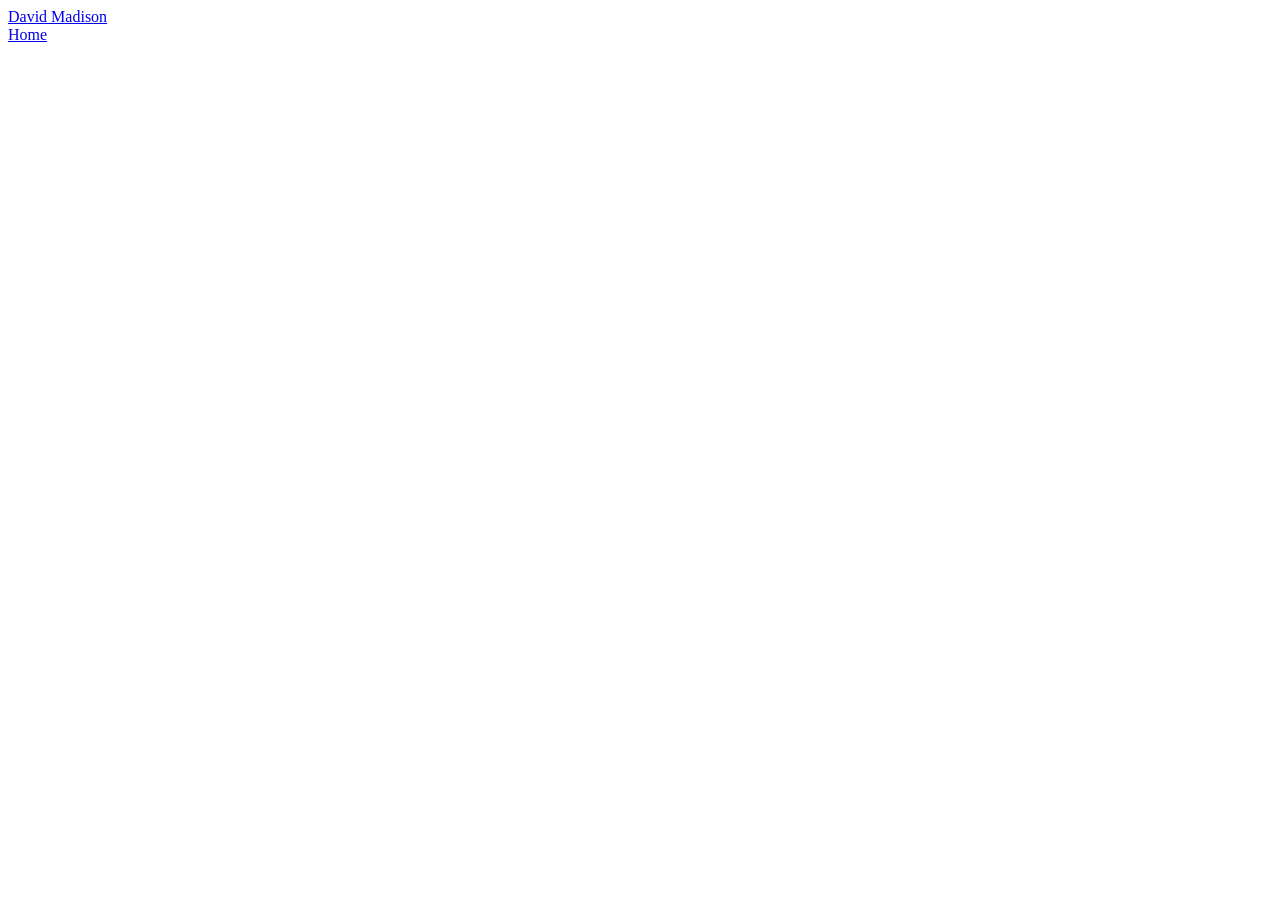
==== commit f8f1b640: "Update experience.html" ====
--- a/experience.html
+++ b/experience.html
@@ -8,7 +8,6 @@
     <link rel="stylesheet" href="https://cdnjs.cloudflare.com/ajax/libs/font-awesome/6.4.0/css/all.min.css">
     <script src="https://cdnjs.cloudflare.com/ajax/libs/gsap/3.12.2/gsap.min.js"></script>
     <style>
-        /* Simple, clean experience styling */
         .experience-container {
             max-width: 1000px;
             margin: 0 auto;
@@ -16,15 +15,41 @@
         }
         
         .section-title {
-            font-size: 1.75rem;
-            color: #1f2937;
-            margin-bottom: 1.5rem;
+            font-size: 1.8rem;
             margin-top: 3rem;
             padding-bottom: 0.75rem;
             border-bottom: 3px solid #667eea;
             display: flex;
             align-items: center;
             gap: 0.75rem;
+        }
+        
+        /* Dark mode support */
+        [data-theme="dark"] .section-title {
+            color: #f9fafb;
+        }
+        
+        [data-theme="dark"] .experience-item,
+        [data-theme="dark"] .education-item,
+        [data-theme="dark"] .cert-item,
+        [data-theme="dark"] .award-item {
+            background: #2d3748;
+        }
+        
+        [data-theme="dark"] .experience-item h3,
+        [data-theme="dark"] .education-item h3 {
+            color: #f9fafb;
+        }
+        
+        [data-theme="dark"] .experience-item p,
+        [data-theme="dark"] .education-item p,
+        [data-theme="dark"] .experience-item li,
+        [data-theme="dark"] .education-item li {
+            color: #d1d5db;
+        }
+        
+        [data-theme="dark"] .meta {
+            color: #9ca3af;
         }
         
         .section-title:first-of-type {
@@ -39,7 +64,7 @@
         .education-item,
         .cert-item,
         .award-item {
-            background: white;
+            background: var(--card-bg);
             padding: 2.5rem;
             margin-bottom: 2rem;
             border-radius: 8px;
@@ -54,40 +79,37 @@
             color: #1f2937;
         }
         
-        .company,
-        .school {
-            color: #667eea;
+        .company {
+            font-size: 1rem;
             font-weight: 600;
-            font-size: 1.1rem;
-            display: block;
+            color: #2563eb;
+            text-transform: uppercase;
+            letter-spacing: 0.08em;
             margin-bottom: 0.75rem;
         }
         
         .meta {
             display: flex;
+            flex-wrap: wrap;
             gap: 1.5rem;
+            font-size: 0.95rem;
             color: #6b7280;
-            font-size: 0.9rem;
-            margin-bottom: 1.5rem;
-            flex-wrap: wrap;
+            margin-bottom: 1rem;
         }
         
         .meta span {
-            display: flex;
+            display: inline-flex;
             align-items: center;
             gap: 0.4rem;
         }
         
         .meta i {
-            color: #667eea;
+            color: #9ca3af;
         }
         
         .experience-item ul,
-        .education-item ul,
-        .cert-item ul,
-        .award-item ul {
-            margin: 0 0 1rem 0;
-            padding-left: 1.25rem;
+        .education-item ul {
+            margin: 0 0 0 1.25rem;
         }
         
         .experience-item li {
@@ -104,411 +126,36 @@
         }
         
         .tag {
-            padding: 0.4rem 0.85rem;
+            padding: 0.25rem 0.75rem;
+            border-radius: 999px;
             background: #eff6ff;
-            color: #1e40af;
-            border-radius: 4px;
-            font-size: 0.85rem;
+            color: #1d4ed8;
+            font-size: 0.8rem;
             font-weight: 500;
         }
         
-        .education-item .concentration {
-            color: #6b7280;
-            font-style: italic;
-            font-size: 0.95rem;
-            display: block;
-            margin-bottom: 0.75rem;
-        }
-        
-        .coursework-title {
-            font-size: 1rem;
-            font-weight: 600;
-            color: #1f2937;
-            margin: 1.5rem 0 0.75rem 0;
-        }
-        
-        .certs-grid,
-        .awards-grid {
-            display: grid;
-            grid-template-columns: repeat(2, 1fr);
-            gap: 1.5rem;
-        }
-        
-        .cert-item,
-        .award-item {
-            padding: 2rem;
-        }
-        
-        .cert-item h4,
-        .award-item h4 {
-            margin: 0 0 0.5rem 0;
-            font-size: 1.15rem;
-            color: #1f2937;
-        }
-        
-        .cert-item p,
-        .award-item p {
-            color: #6b7280;
-            font-size: 0.9rem;
-            line-height: 1.6;
-            margin-bottom: 0.5rem;
-        }
-        
-        .cert-badge {
-            display: inline-block;
-            padding: 0.35rem 0.75rem;
-            background: #d1fae5;
-            color: #065f46;
-            border-radius: 4px;
-            font-size: 0.8rem;
-            font-weight: 600;
-            margin-top: 0.5rem;
-        }
-        
-        .award-item ul {
-            margin-top: 0.75rem;
-        }
-        
-        .award-item li {
-            color: #4b5563;
-            font-size: 0.9rem;
-            line-height: 1.6;
-            margin-bottom: 0.35rem;
+        [data-theme="dark"] .tag {
+            background: #1e293b;
+            color: #93c5fd;
         }
         
         @media (max-width: 768px) {
             .experience-item,
-            .education-item,
-            .cert-item,
-            .award-item {
-                padding: 1.5rem;
-            }
-            
-            .experience-container {
-                padding: 1rem;
-            }
-            
-            .certs-grid,
-            .awards-grid {
-                grid-template-columns: 1fr;
+            .education-item {
+                padding: 1.75rem;
             }
         }
     </style>
 </head>
 <body>
     <div class="page-transition"></div>
-    <div class="background-pattern"></div>
+
+    <div class="bg-pattern"></div>
+    <div id="particles-js" class="particles-container"></div>
 
     <nav class="navbar">
         <div class="nav-content">
             <a href="index.html" class="logo">David Madison</a>
             <div class="nav-links">
                 <a href="index.html">Home</a>
-                <a href="projects.html">Projects</a>
-                <a href="skills.html">Skills</a>
-                <a href="experience.html" class="active">Experience</a>
-                <button id="theme-toggle" class="theme-toggle">
-                    <i class="fas fa-moon"></i>
-                </button>
-            </div>
-        </div>
-    </nav>
-
-    <main class="container">
-        <h1 class="title">Professional Journey</h1>
-
-        <div class="experience-container">
-            <!-- Professional Experience -->
-            <h2 class="section-title">
-                <i class="fas fa-briefcase"></i> Professional Experience
-            </h2>
-
-            <!-- ISS STOXX -->
-            <div class="experience-item">
-                <h3>Vote Execution Jr. Analyst</h3>
-                <span class="company">ISS STOXX</span>
-                <div class="meta">
-                    <span><i class="fas fa-map-marker-alt"></i> Norman, OK</span>
-                    <span><i class="fas fa-calendar"></i> December 2025 - Present</span>
-                </div>
-                <ul>
-                    <li>Process and validate 1,000+ corporate proxy votes per week while maintaining 100% compliance with client service-level agreements and governance standards.</li>
-                    <li>Audit and reconcile large governance datasets (500K+ records) using Excel and SQL to detect and correct discrepancies, improving data accuracy by 15%+ within the first quarter.</li>
-                    <li>Build and maintain vote-execution tracking dashboards in Excel and Power BI to visualize daily performance metrics, reducing manual reporting time by 35%.</li>
-                    <li>Coordinate with global data, client-service, and operations teams across three time zones to ensure seamless vote submissions ahead of regulatory deadlines.</li>
-                </ul>
-                <div class="tags">
-                    <span class="tag">Excel & SQL</span>
-                    <span class="tag">Power BI</span>
-                    <span class="tag">Data Quality</span>
-                    <span class="tag">Corporate Governance</span>
-                </div>
-            </div>
-
-            <!-- Research Assistant -->
-            <div class="experience-item">
-                <h3>Research Assistant – Data-Driven Computational Design</h3>
-                <span class="company">University of Oklahoma (AI & Robotics)</span>
-                <div class="meta">
-                    <span><i class="fas fa-map-marker-alt"></i> Norman, OK</span>
-                    <span><i class="fas fa-calendar"></i> May 2025 - Present</span>
-                </div>
-                <ul>
-                    <li>Collected and analyzed over 10,000 data points from 3D-printing experiments using Python (pandas, NumPy) to identify material performance patterns and optimize manufacturing parameters.</li>
-                    <li>Assisted in developing and testing predictive models that achieved 87% accuracy in forecasting material strength, enabling data-driven design decisions.</li>
-                    <li>Designed and automated ETL workflows to standardize data collection and cleaning processes, improving efficiency and consistency across multiple research experiments.</li>
-                    <li>Created visual reports and statistical summaries in Power BI and matplotlib to communicate findings to AI and robotics researchers.</li>
-                </ul>
-                <div class="tags">
-                    <span class="tag">Python</span>
-                    <span class="tag">Predictive Modeling</span>
-                    <span class="tag">ETL Workflows</span>
-                    <span class="tag">Power BI</span>
-                </div>
-            </div>
-
-            <!-- Student Services -->
-            <div class="experience-item">
-                <h3>Senior Student Services Specialist | Supervisor</h3>
-                <span class="company">University of Oklahoma</span>
-                <div class="meta">
-                    <span><i class="fas fa-map-marker-alt"></i> Norman, OK</span>
-                    <span><i class="fas fa-calendar"></i> January 2023 - November 2025</span>
-                </div>
-                <ul>
-                    <li>Analyzed student enrollment and retention data to identify at-risk populations, resulting in targeted intervention strategies that contributed to an estimated 10% increase in student engagement.</li>
-                    <li>Developed automated reports and interactive dashboards in Excel and Power BI to track key student success metrics, enabling data-driven decisions on resource allocation.</li>
-                    <li>Maintained data quality and integrity across multiple student information systems, implementing validation processes that reduced data entry errors.</li>
-                    <li>Represented staff on four university-level committees, bringing data-informed perspectives to policy discussions.</li>
-                </ul>
-                <div class="tags">
-                    <span class="tag">Excel & Power BI</span>
-                    <span class="tag">Data Dashboards</span>
-                    <span class="tag">Student Analytics</span>
-                </div>
-            </div>
-
-            <!-- Technical Operations Lead -->
-            <div class="experience-item">
-                <h3>Technical Operations Lead | Supervisor</h3>
-                <span class="company">United States Army National Guard</span>
-                <div class="meta">
-                    <span><i class="fas fa-map-marker-alt"></i> Fort Sill, OK</span>
-                    <span><i class="fas fa-calendar"></i> May 2021 - May 2024</span>
-                </div>
-                <ul>
-                    <li>Supervised and trained a 10-soldier team in artillery operations, emphasizing risk management, precision, and process compliance in high-stakes environments.</li>
-                    <li>Managed and maintained secure communication systems (COMSEC), verifying data accuracy and reliability across all transmissions.</li>
-                    <li>Collected and analyzed readiness and performance data to produce detailed operational reports that improved efficiency and informed leadership decisions.</li>
-                    <li>Developed and enforced standard operating procedures ensuring consistent data handling and technical system management.</li>
-                </ul>
-                <div class="tags">
-                    <span class="tag">Data Analysis</span>
-                    <span class="tag">Secure Systems</span>
-                    <span class="tag">Operational Reporting</span>
-                </div>
-            </div>
-
-            <!-- HR Data Team Lead -->
-            <div class="experience-item">
-                <h3>Human Resources Data Team Lead | Manager</h3>
-                <span class="company">United States Army</span>
-                <div class="meta">
-                    <span><i class="fas fa-map-marker-alt"></i> Fort Sill, OK</span>
-                    <span><i class="fas fa-calendar"></i> November 2018 - May 2021</span>
-                </div>
-                <ul>
-                    <li>Managed personnel records and data systems for 1,000+ service members, ensuring accuracy and compliance with military data standards and security protocols.</li>
-                    <li>Implemented data validation processes and quality control measures, reducing record discrepancies by 25% and improving database integrity.</li>
-                    <li>Coordinated with leadership to generate personnel analytics and workforce reports, supporting strategic decision-making for unit readiness.</li>
-                    <li>Led a team of 5 HR specialists in daily data management operations, establishing best practices for data entry and verification.</li>
-                </ul>
-                <div class="tags">
-                    <span class="tag">Database Management</span>
-                    <span class="tag">Data Security</span>
-                    <span class="tag">Quality Control</span>
-                </div>
-            </div>
-
-            <!-- Field Artillery -->
-            <div class="experience-item">
-                <h3>Field Artillery Cannon Crewmember</h3>
-                <span class="company">United States Army</span>
-                <div class="meta">
-                    <span><i class="fas fa-map-marker-alt"></i> Killeen, TX (Fort Hood)</span>
-                    <span><i class="fas fa-calendar"></i> September 2014 - November 2018</span>
-                </div>
-                <ul>
-                    <li>Operated and maintained precision artillery systems across three international deployments (South Korea, Iraq, Poland/Germany), demonstrating adaptability in diverse operational environments.</li>
-                    <li>Executed complex fire missions requiring mathematical calculations, coordinate systems, and real-time data processing to ensure accuracy and mission success.</li>
-                    <li>Maintained detailed equipment logs and technical documentation, developing foundational skills in data recording and systematic process management.</li>
-                    <li>Collaborated with multinational forces during joint operations, building cross-cultural communication skills and operational flexibility.</li>
-                </ul>
-                <div class="tags">
-                    <span class="tag">International Operations</span>
-                    <span class="tag">Technical Systems</span>
-                    <span class="tag">Data Processing</span>
-                </div>
-            </div>
-
-            <!-- Education -->
-            <h2 class="section-title">
-                <i class="fas fa-graduation-cap"></i> Education
-            </h2>
-
-            <!-- Master's Degree -->
-            <div class="education-item">
-                <h3>Master of Science in Data Analytics</h3>
-                <span class="school">Southern New Hampshire University</span>
-                <div class="meta">
-                    <span><i class="fas fa-calendar"></i> Expected May 2026</span>
-                </div>
-            </div>
-
-            <!-- Bachelor's Degree -->
-            <div class="education-item">
-                <h3>Bachelor of Science in Information Technology</h3>
-                <span class="concentration">Concentration: Full-Stack Programming</span>
-                <span class="school">American Military University</span>
-                <div class="meta">
-                    <span><i class="fas fa-calendar"></i> Conferred May 2025</span>
-                    <span><i class="fas fa-star"></i> GPA: 3.85 | Magna Cum Laude</span>
-                </div>
-                <h4 class="coursework-title">Relevant Coursework</h4>
-                <div class="tags">
-                    <span class="tag">Intermediate Python Programming</span>
-                    <span class="tag">Web Development Using JavaScript</span>
-                    <span class="tag">MongoDB and Python</span>
-                </div>
-            </div>
-
-            <!-- Certifications -->
-            <h2 class="section-title">
-                <i class="fas fa-certificate"></i> Professional Certifications
-            </h2>
-
-            <div class="certs-grid">
-                <div class="cert-item">
-                    <h4>Applied Data Science with Python - Level 2</h4>
-                    <p>Comprehensive data analysis and visualization using Python libraries</p>
-                    <span class="cert-badge">Completed 2025</span>
-                </div>
-
-                <div class="cert-item">
-                    <h4>IBM Artificial Intelligence Practitioner</h4>
-                    <p>Industry-recognized AI practitioner certification from IBM</p>
-                    <span class="cert-badge">Completed 2025</span>
-                </div>
-
-                <div class="cert-item">
-                    <h4>Building AI Solutions Using Advanced Algorithms</h4>
-                    <p>Advanced certification in AI algorithm development and implementation</p>
-                    <span class="cert-badge">Completed 2025</span>
-                </div>
-
-                <div class="cert-item">
-                    <h4>Generative AI in Action</h4>
-                    <p>Practical application of generative AI technologies and frameworks</p>
-                    <span class="cert-badge">Completed 2025</span>
-                </div>
-
-                <div class="cert-item">
-                    <h4>Vibe Coding 101 with Replit</h4>
-                    <p>DeepLearning.AI - Modern coding practices and AI-assisted development</p>
-                    <span class="cert-badge">Completed 2025</span>
-                </div>
-            </div>
-
-            <!-- Leadership & Awards -->
-            <h2 class="section-title">
-                <i class="fas fa-trophy"></i> Leadership & Awards
-            </h2>
-
-            <div class="awards-grid">
-                <div class="award-item">
-                    <h4>Outstanding Student Award</h4>
-                    <p>Outstanding Student Award in Information Technology - Recognized for academic excellence and contributions to the field</p>
-                </div>
-
-                <div class="award-item">
-                    <h4>Academic Honors</h4>
-                    <ul>
-                        <li>President's List (4.0 GPA, 6 terms)</li>
-                        <li>Dean's List (GPA 3.5–3.99, 2 terms)</li>
-                    </ul>
-                </div>
-
-                <div class="award-item">
-                    <h4>Presidential Appointment</h4>
-                    <p>OU Committees: Fitness & Recreation, Student Conduct Hearing Panel, Staff Senate Community Outreach, and Merit Awards</p>
-                </div>
-
-                <div class="award-item">
-                    <h4>Leadership Positions</h4>
-                    <ul>
-                        <li>Strategus, Kappa Alpha Psi Fraternity, Inc. (2023–Present)</li>
-                        <li>Vice President, Research and Scholarship Team (2025–Present)</li>
-                    </ul>
-                </div>
-
-                <div class="award-item">
-                    <h4>Professional Memberships</h4>
-                    <ul>
-                        <li>Member, National Society of Black Engineers (NSBE)</li>
-                        <li>Member, Technology Professionals Group (TPG)</li>
-                    </ul>
-                </div>
-
-                <div class="award-item">
-                    <h4>Military Training & Qualifications</h4>
-                    <ul>
-                        <li>Expert Soldier Badge</li>
-                        <li>Air Assault Badge</li>
-                        <li>Pathfinder Badge</li>
-                    </ul>
-                </div>
-
-                <div class="award-item">
-                    <h4>Deployment & Service Awards</h4>
-                    <ul>
-                        <li>Korea Defense Service Medal</li>
-                        <li>Global War on Terrorism Service Medal</li>
-                        <li>NATO Medal</li>
-                        <li>National Defense Service Medal</li>
-                    </ul>
-                </div>
-
-                <div class="award-item">
-                    <h4>Excellence & Achievement</h4>
-                    <ul>
-                        <li>Army Commendation Medal (ARCOM)</li>
-                        <li>Army Achievement Medal (8x)</li>
-                        <li>Good Conduct Medal (3x)</li>
-                        <li>Army Service Ribbon</li>
-                    </ul>
-                </div>
-
-                <div class="award-item">
-                    <h4>Professional Military Development</h4>
-                    <ul>
-                        <li>Advanced Leader Course (ALC)</li>
-                        <li>Combat Life Saver Certified</li>
-                        <li>Basic Leader Course</li>
-                        <li>Armorer Certification</li>
-                    </ul>
-                </div>
-
-                <div class="award-item">
-                    <h4>Service Ribbons</h4>
-                    <ul>
-                        <li>Army Professional Development Ribbon</li>
-                        <li>Overseas Service Ribbon</li>
-                    </ul>
-                </div>
-            </div>
-        </div>
-    </main>
-
-    <script src="script.js"></script>
-</body>
-</html>
+                <a href
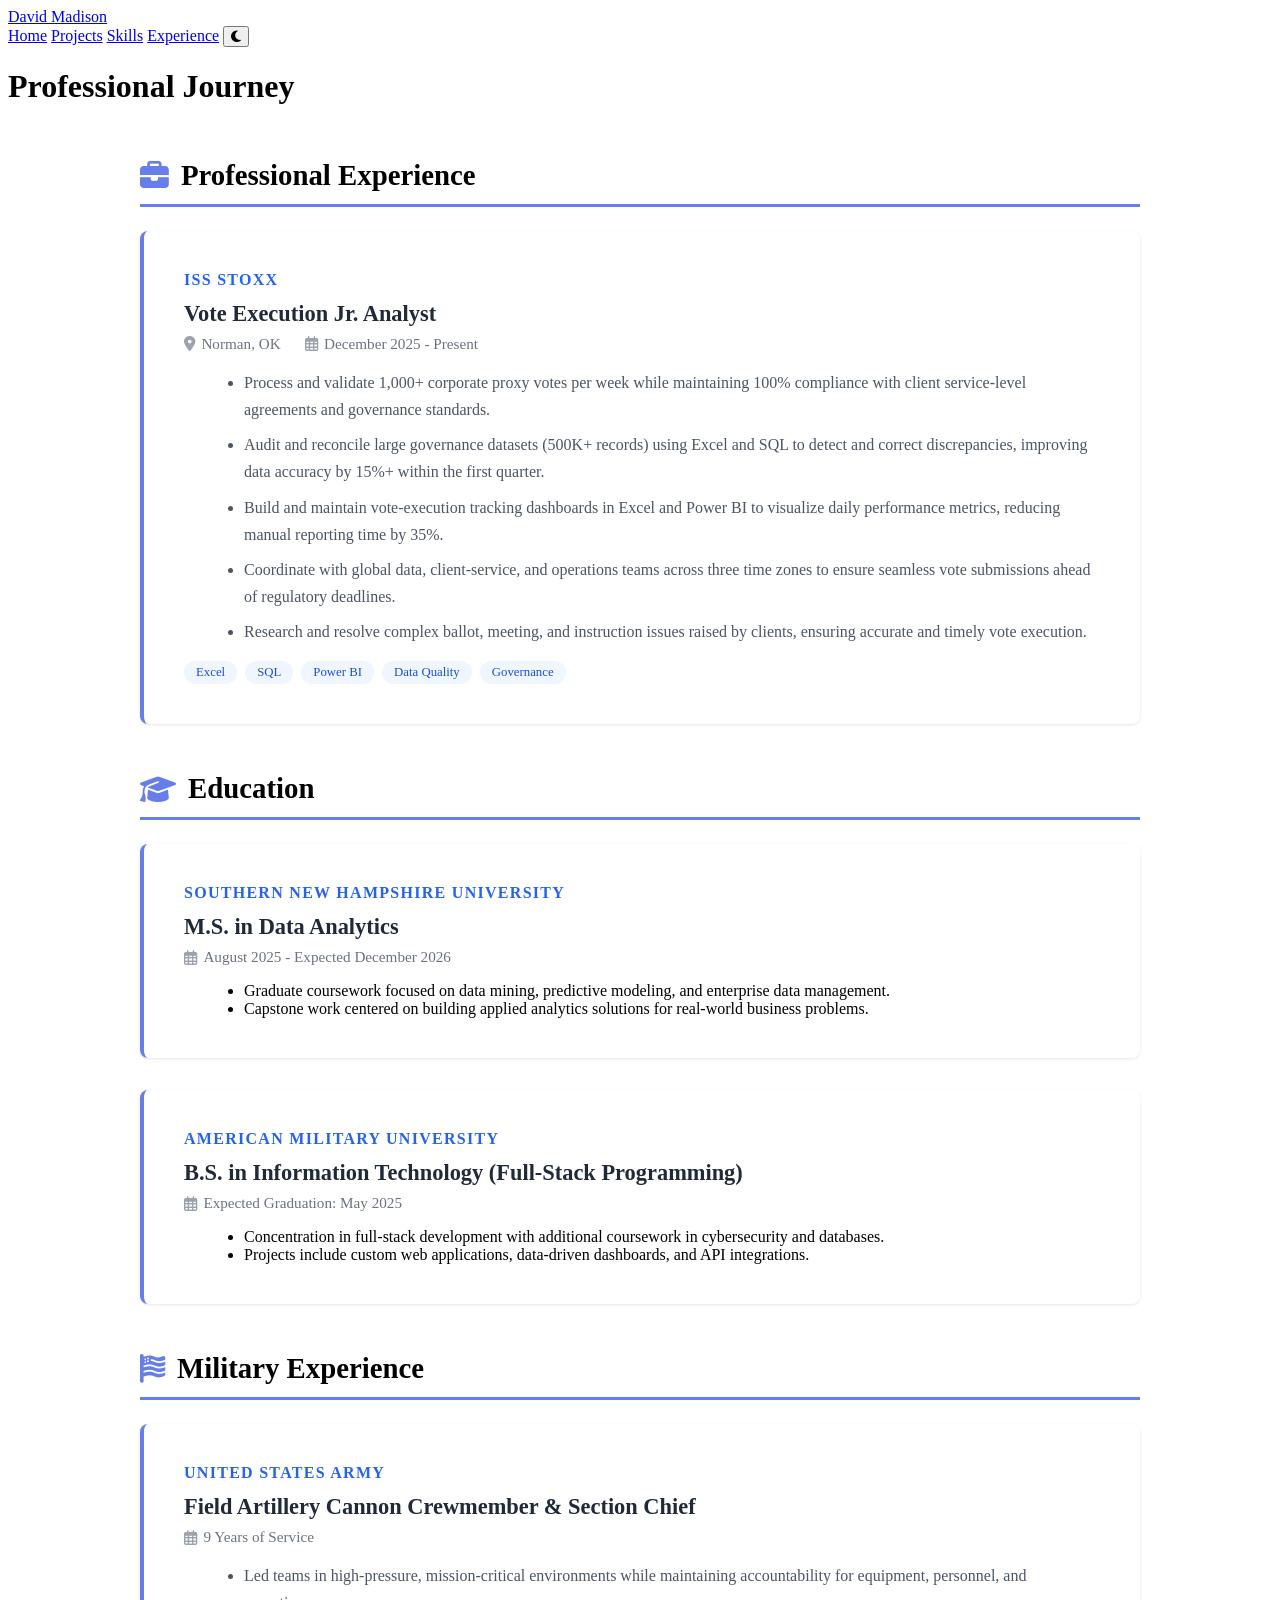
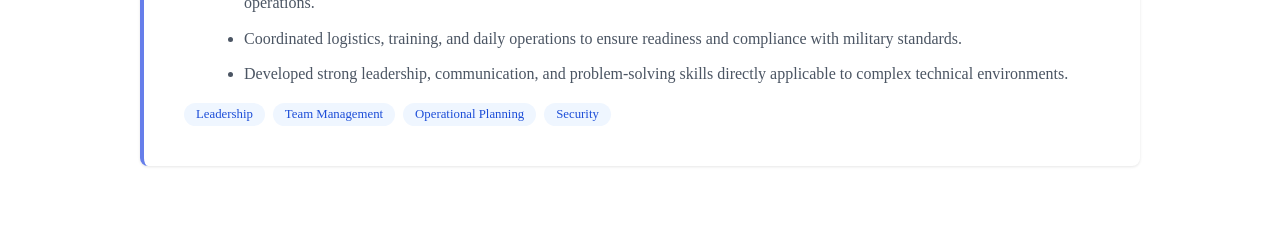
==== commit bc657ec6: "Update experience.html" ====
--- a/experience.html
+++ b/experience.html
@@ -158,4 +158,106 @@
             <a href="index.html" class="logo">David Madison</a>
             <div class="nav-links">
                 <a href="index.html">Home</a>
-                <a href
+                <a href="projects.html">Projects</a>
+                <a href="skills.html">Skills</a>
+                <a href="experience.html" class="active">Experience</a>
+                <button id="theme-toggle" class="theme-toggle">
+                    <i class="fas fa-moon"></i>
+                </button>
+            </div>
+        </div>
+    </nav>
+
+    <main class="container">
+        <h1 class="title">Professional Journey</h1>
+
+        <div class="experience-container">
+            <!-- Professional Experience -->
+            <h2 class="section-title">
+                <i class="fas fa-briefcase"></i>
+                Professional Experience
+            </h2>
+
+            <div class="experience-item">
+                <div class="company">ISS STOXX</div>
+                <h3>Vote Execution Jr. Analyst</h3>
+                <div class="meta">
+                    <span><i class="fas fa-map-marker-alt"></i> Norman, OK</span>
+                    <span><i class="far fa-calendar-alt"></i> December 2025 - Present</span>
+                </div>
+                <ul>
+                    <li>Process and validate 1,000+ corporate proxy votes per week while maintaining 100% compliance with client service-level agreements and governance standards.</li>
+                    <li>Audit and reconcile large governance datasets (500K+ records) using Excel and SQL to detect and correct discrepancies, improving data accuracy by 15%+ within the first quarter.</li>
+                    <li>Build and maintain vote-execution tracking dashboards in Excel and Power BI to visualize daily performance metrics, reducing manual reporting time by 35%.</li>
+                    <li>Coordinate with global data, client-service, and operations teams across three time zones to ensure seamless vote submissions ahead of regulatory deadlines.</li>
+                    <li>Research and resolve complex ballot, meeting, and instruction issues raised by clients, ensuring accurate and timely vote execution.</li>
+                </ul>
+                <div class="tags">
+                    <span class="tag">Excel</span>
+                    <span class="tag">SQL</span>
+                    <span class="tag">Power BI</span>
+                    <span class="tag">Data Quality</span>
+                    <span class="tag">Governance</span>
+                </div>
+            </div>
+
+            <!-- Education -->
+            <h2 class="section-title">
+                <i class="fas fa-graduation-cap"></i>
+                Education
+            </h2>
+
+            <div class="education-item">
+                <div class="company">Southern New Hampshire University</div>
+                <h3>M.S. in Data Analytics</h3>
+                <div class="meta">
+                    <span><i class="far fa-calendar-alt"></i> August 2025 - Expected December 2026</span>
+                </div>
+                <ul>
+                    <li>Graduate coursework focused on data mining, predictive modeling, and enterprise data management.</li>
+                    <li>Capstone work centered on building applied analytics solutions for real-world business problems.</li>
+                </ul>
+            </div>
+
+            <div class="education-item">
+                <div class="company">American Military University</div>
+                <h3>B.S. in Information Technology (Full-Stack Programming)</h3>
+                <div class="meta">
+                    <span><i class="far fa-calendar-alt"></i> Expected Graduation: May 2025</span>
+                </div>
+                <ul>
+                    <li>Concentration in full-stack development with additional coursework in cybersecurity and databases.</li>
+                    <li>Projects include custom web applications, data-driven dashboards, and API integrations.</li>
+                </ul>
+            </div>
+
+            <!-- Military Experience -->
+            <h2 class="section-title">
+                <i class="fas fa-flag-usa"></i>
+                Military Experience
+            </h2>
+
+            <div class="experience-item">
+                <div class="company">United States Army</div>
+                <h3>Field Artillery Cannon Crewmember & Section Chief</h3>
+                <div class="meta">
+                    <span><i class="far fa-calendar-alt"></i> 9 Years of Service</span>
+                </div>
+                <ul>
+                    <li>Led teams in high-pressure, mission-critical environments while maintaining accountability for equipment, personnel, and operations.</li>
+                    <li>Coordinated logistics, training, and daily operations to ensure readiness and compliance with military standards.</li>
+                    <li>Developed strong leadership, communication, and problem-solving skills directly applicable to complex technical environments.</li>
+                </ul>
+                <div class="tags">
+                    <span class="tag">Leadership</span>
+                    <span class="tag">Team Management</span>
+                    <span class="tag">Operational Planning</span>
+                    <span class="tag">Security</span>
+                </div>
+            </div>
+        </div>
+    </main>
+
+    <script src="script.js"></script>
+</body>
+</html>
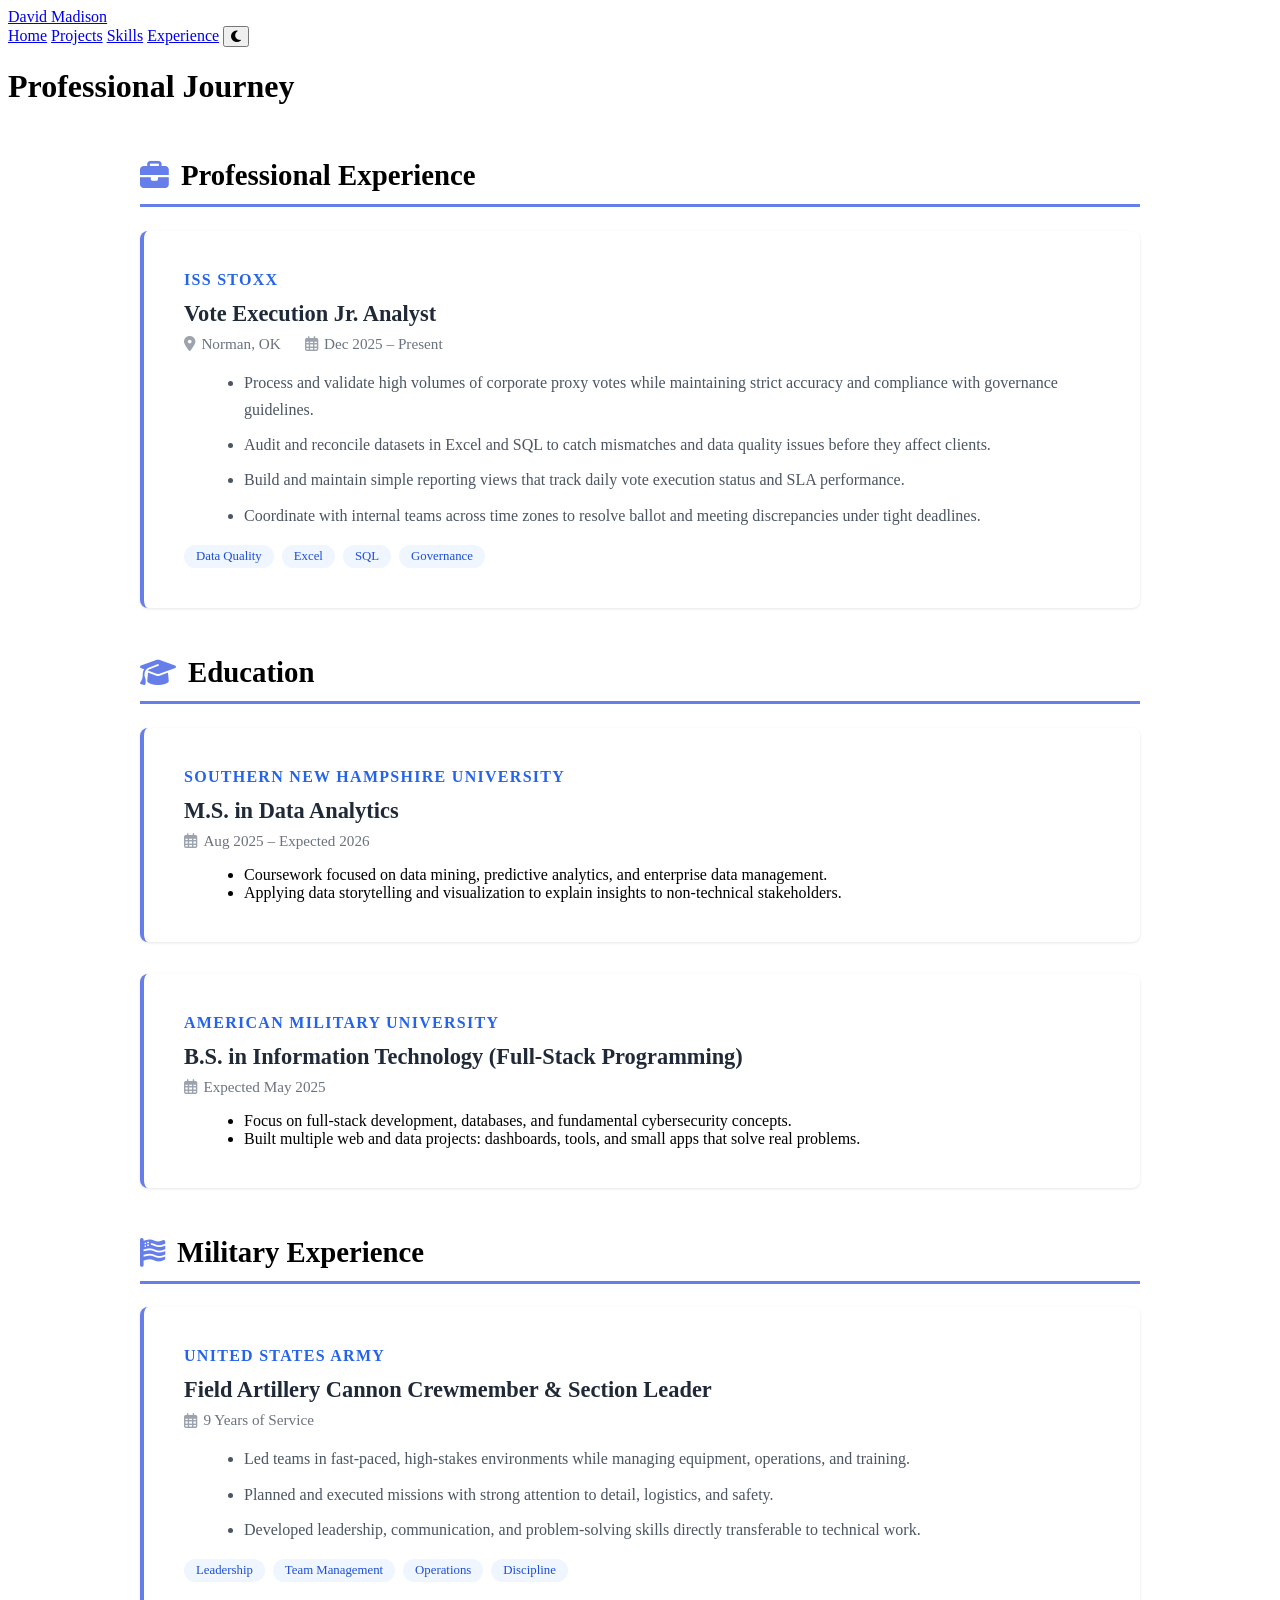
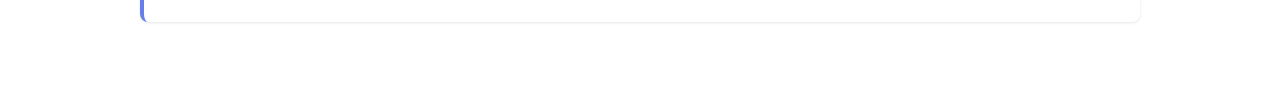
==== commit 6ad0839f: "Update experience.html" ====
--- a/experience.html
+++ b/experience.html
@@ -1,19 +1,23 @@
 <!DOCTYPE html>
 <html lang="en">
 <head>
-    <meta charset="UTF-8">
-    <meta name="viewport" content="width=device-width, initial-scale=1.0">
+    <meta charset="UTF-8" />
+    <meta name="viewport" content="width=device-width, initial-scale=1.0" />
     <title>Experience - David Madison</title>
-    <link rel="stylesheet" href="styles.css">
-    <link rel="stylesheet" href="https://cdnjs.cloudflare.com/ajax/libs/font-awesome/6.4.0/css/all.min.css">
+    <link rel="stylesheet" href="styles.css" />
+    <link
+        rel="stylesheet"
+        href="https://cdnjs.cloudflare.com/ajax/libs/font-awesome/6.4.0/css/all.min.css"
+    />
     <script src="https://cdnjs.cloudflare.com/ajax/libs/gsap/3.12.2/gsap.min.js"></script>
+
     <style>
         .experience-container {
             max-width: 1000px;
             margin: 0 auto;
             padding: 2rem 1.5rem;
         }
-        
+
         .section-title {
             font-size: 1.8rem;
             margin-top: 3rem;
@@ -23,47 +27,43 @@
             align-items: center;
             gap: 0.75rem;
         }
-        
+
         /* Dark mode support */
         [data-theme="dark"] .section-title {
             color: #f9fafb;
         }
-        
+
         [data-theme="dark"] .experience-item,
-        [data-theme="dark"] .education-item,
-        [data-theme="dark"] .cert-item,
-        [data-theme="dark"] .award-item {
+        [data-theme="dark"] .education-item {
             background: #2d3748;
         }
-        
+
         [data-theme="dark"] .experience-item h3,
         [data-theme="dark"] .education-item h3 {
             color: #f9fafb;
         }
-        
+
         [data-theme="dark"] .experience-item p,
         [data-theme="dark"] .education-item p,
         [data-theme="dark"] .experience-item li,
         [data-theme="dark"] .education-item li {
             color: #d1d5db;
         }
-        
+
         [data-theme="dark"] .meta {
             color: #9ca3af;
         }
-        
+
         .section-title:first-of-type {
             margin-top: 0;
         }
-        
+
         .section-title i {
             color: #667eea;
         }
-        
+
         .experience-item,
-        .education-item,
-        .cert-item,
-        .award-item {
+        .education-item {
             background: var(--card-bg);
             padding: 2.5rem;
             margin-bottom: 2rem;
@@ -71,14 +71,14 @@
             border-left: 4px solid #667eea;
             box-shadow: 0 1px 3px rgba(0, 0, 0, 0.1);
         }
-        
+
         .experience-item h3,
         .education-item h3 {
             margin: 0 0 0.5rem 0;
             font-size: 1.4rem;
             color: #1f2937;
         }
-        
+
         .company {
             font-size: 1rem;
             font-weight: 600;
@@ -87,7 +87,7 @@
             letter-spacing: 0.08em;
             margin-bottom: 0.75rem;
         }
-        
+
         .meta {
             display: flex;
             flex-wrap: wrap;
@@ -96,35 +96,35 @@
             color: #6b7280;
             margin-bottom: 1rem;
         }
-        
+
         .meta span {
             display: inline-flex;
             align-items: center;
             gap: 0.4rem;
         }
-        
+
         .meta i {
             color: #9ca3af;
         }
-        
+
         .experience-item ul,
         .education-item ul {
             margin: 0 0 0 1.25rem;
         }
-        
+
         .experience-item li {
             color: #4b5563;
             line-height: 1.7;
             margin-bottom: 0.5rem;
         }
-        
+
         .tags {
             display: flex;
             flex-wrap: wrap;
             gap: 0.5rem;
             margin-top: 1rem;
         }
-        
+
         .tag {
             padding: 0.25rem 0.75rem;
             border-radius: 999px;
@@ -133,12 +133,12 @@
             font-size: 0.8rem;
             font-weight: 500;
         }
-        
+
         [data-theme="dark"] .tag {
             background: #1e293b;
             color: #93c5fd;
         }
-        
+
         @media (max-width: 768px) {
             .experience-item,
             .education-item {
@@ -151,7 +151,6 @@
     <div class="page-transition"></div>
 
     <div class="bg-pattern"></div>
-    <div id="particles-js" class="particles-container"></div>
 
     <nav class="navbar">
         <div class="nav-content">
@@ -183,20 +182,30 @@
                 <h3>Vote Execution Jr. Analyst</h3>
                 <div class="meta">
                     <span><i class="fas fa-map-marker-alt"></i> Norman, OK</span>
-                    <span><i class="far fa-calendar-alt"></i> December 2025 - Present</span>
-                </div>
-                <ul>
-                    <li>Process and validate 1,000+ corporate proxy votes per week while maintaining 100% compliance with client service-level agreements and governance standards.</li>
-                    <li>Audit and reconcile large governance datasets (500K+ records) using Excel and SQL to detect and correct discrepancies, improving data accuracy by 15%+ within the first quarter.</li>
-                    <li>Build and maintain vote-execution tracking dashboards in Excel and Power BI to visualize daily performance metrics, reducing manual reporting time by 35%.</li>
-                    <li>Coordinate with global data, client-service, and operations teams across three time zones to ensure seamless vote submissions ahead of regulatory deadlines.</li>
-                    <li>Research and resolve complex ballot, meeting, and instruction issues raised by clients, ensuring accurate and timely vote execution.</li>
+                    <span><i class="far fa-calendar-alt"></i> Dec 2025 – Present</span>
+                </div>
+                <ul>
+                    <li>
+                        Process and validate high volumes of corporate proxy votes while maintaining
+                        strict accuracy and compliance with governance guidelines.
+                    </li>
+                    <li>
+                        Audit and reconcile datasets in Excel and SQL to catch mismatches and data
+                        quality issues before they affect clients.
+                    </li>
+                    <li>
+                        Build and maintain simple reporting views that track daily vote execution
+                        status and SLA performance.
+                    </li>
+                    <li>
+                        Coordinate with internal teams across time zones to resolve ballot and
+                        meeting discrepancies under tight deadlines.
+                    </li>
                 </ul>
                 <div class="tags">
+                    <span class="tag">Data Quality</span>
                     <span class="tag">Excel</span>
                     <span class="tag">SQL</span>
-                    <span class="tag">Power BI</span>
-                    <span class="tag">Data Quality</span>
                     <span class="tag">Governance</span>
                 </div>
             </div>
@@ -211,11 +220,17 @@
                 <div class="company">Southern New Hampshire University</div>
                 <h3>M.S. in Data Analytics</h3>
                 <div class="meta">
-                    <span><i class="far fa-calendar-alt"></i> August 2025 - Expected December 2026</span>
-                </div>
-                <ul>
-                    <li>Graduate coursework focused on data mining, predictive modeling, and enterprise data management.</li>
-                    <li>Capstone work centered on building applied analytics solutions for real-world business problems.</li>
+                    <span><i class="far fa-calendar-alt"></i> Aug 2025 – Expected 2026</span>
+                </div>
+                <ul>
+                    <li>
+                        Coursework focused on data mining, predictive analytics, and enterprise data
+                        management.
+                    </li>
+                    <li>
+                        Applying data storytelling and visualization to explain insights to
+                        non-technical stakeholders.
+                    </li>
                 </ul>
             </div>
 
@@ -223,15 +238,21 @@
                 <div class="company">American Military University</div>
                 <h3>B.S. in Information Technology (Full-Stack Programming)</h3>
                 <div class="meta">
-                    <span><i class="far fa-calendar-alt"></i> Expected Graduation: May 2025</span>
-                </div>
-                <ul>
-                    <li>Concentration in full-stack development with additional coursework in cybersecurity and databases.</li>
-                    <li>Projects include custom web applications, data-driven dashboards, and API integrations.</li>
-                </ul>
-            </div>
-
-            <!-- Military Experience -->
+                    <span><i class="far fa-calendar-alt"></i> Expected May 2025</span>
+                </div>
+                <ul>
+                    <li>
+                        Focus on full-stack development, databases, and fundamental cybersecurity
+                        concepts.
+                    </li>
+                    <li>
+                        Built multiple web and data projects: dashboards, tools, and small apps that
+                        solve real problems.
+                    </li>
+                </ul>
+            </div>
+
+            <!-- Military -->
             <h2 class="section-title">
                 <i class="fas fa-flag-usa"></i>
                 Military Experience
@@ -239,20 +260,29 @@
 
             <div class="experience-item">
                 <div class="company">United States Army</div>
-                <h3>Field Artillery Cannon Crewmember & Section Chief</h3>
+                <h3>Field Artillery Cannon Crewmember & Section Leader</h3>
                 <div class="meta">
                     <span><i class="far fa-calendar-alt"></i> 9 Years of Service</span>
                 </div>
                 <ul>
-                    <li>Led teams in high-pressure, mission-critical environments while maintaining accountability for equipment, personnel, and operations.</li>
-                    <li>Coordinated logistics, training, and daily operations to ensure readiness and compliance with military standards.</li>
-                    <li>Developed strong leadership, communication, and problem-solving skills directly applicable to complex technical environments.</li>
+                    <li>
+                        Led teams in fast-paced, high-stakes environments while managing equipment,
+                        operations, and training.
+                    </li>
+                    <li>
+                        Planned and executed missions with strong attention to detail, logistics,
+                        and safety.
+                    </li>
+                    <li>
+                        Developed leadership, communication, and problem-solving skills directly
+                        transferable to technical work.
+                    </li>
                 </ul>
                 <div class="tags">
                     <span class="tag">Leadership</span>
                     <span class="tag">Team Management</span>
-                    <span class="tag">Operational Planning</span>
-                    <span class="tag">Security</span>
+                    <span class="tag">Operations</span>
+                    <span class="tag">Discipline</span>
                 </div>
             </div>
         </div>
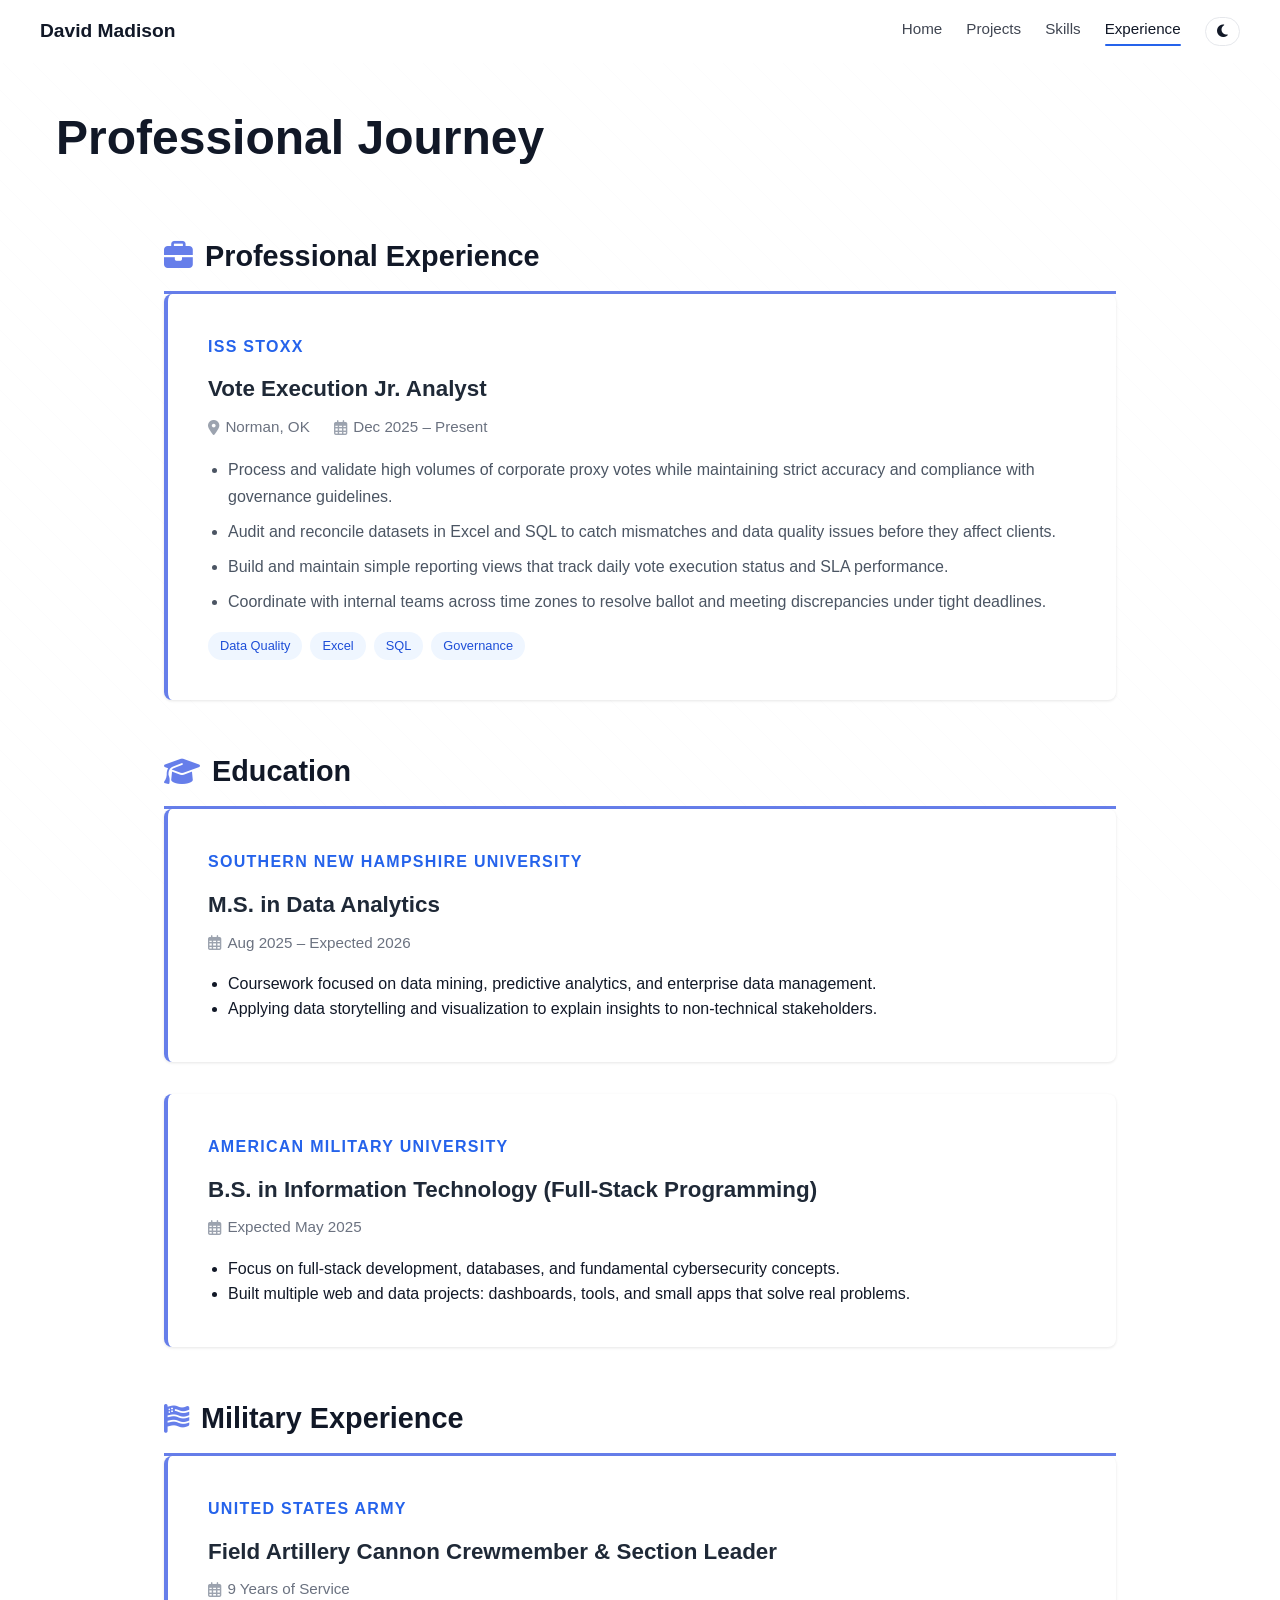
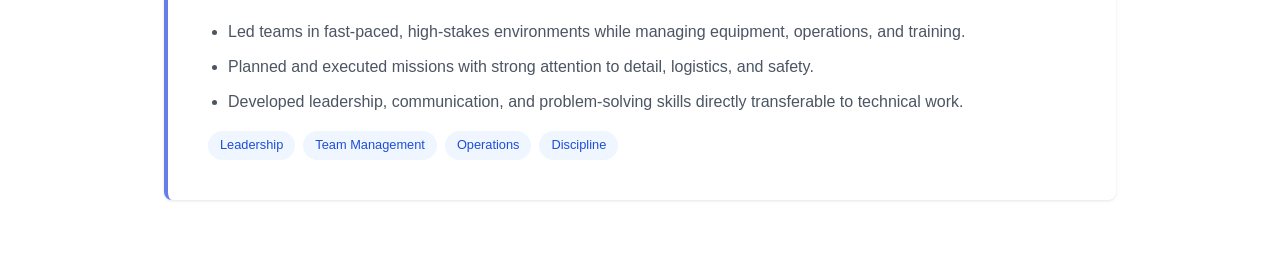
==== commit 52b47299: "Update experience.html" ====
--- a/experience.html
+++ b/experience.html
@@ -148,8 +148,6 @@
     </style>
 </head>
 <body>
-    <div class="page-transition"></div>
-
     <div class="bg-pattern"></div>
 
     <nav class="navbar">
--- a/styles.css
+++ b/styles.css
@@ -0,0 +1,227 @@
+:root {
+    --primary-color: #2563eb;
+    --secondary-color: #1f2937;
+    --text-color: #111827;
+    --bg-color: #ffffff;
+    --nav-bg: rgba(255, 255, 255, 0.8);
+    --card-bg: #ffffff;
+    --border-color: #e5e7eb;
+    --hover-color: #3b82f6;
+    --shadow-color: rgba(0, 0, 0, 0.1);
+    --success-color: #22c55e;
+    --error-color: #ef4444;
+}
+
+[data-theme="dark"] {
+    --text-color: #f3f4f6;
+    --bg-color: #020617;
+    --nav-bg: rgba(15, 23, 42, 0.9);
+    --card-bg: #020617;
+    --border-color: #374151;
+    --shadow-color: rgba(0, 0, 0, 0.3);
+}
+
+* {
+    margin: 0;
+    padding: 0;
+    box-sizing: border-box;
+}
+
+/* Global Styles */
+body {
+    font-family: -apple-system, BlinkMacSystemFont, "Segoe UI", Roboto, Oxygen,
+        Ubuntu, Cantarell, sans-serif;
+    color: var(--text-color);
+    background-color: var(--bg-color);
+    line-height: 1.6;
+    transition: background-color 0.3s, color 0.3s;
+}
+
+.container {
+    max-width: 1200px;
+    margin: 0 auto;
+    padding: 0 1rem;
+    padding-top: 100px;
+    position: relative;
+    z-index: 1;
+}
+
+/* Background Pattern */
+.bg-pattern {
+    position: fixed;
+    top: 0;
+    left: 0;
+    width: 100%;
+    height: 100%;
+    background: linear-gradient(
+        45deg,
+        transparent 49%,
+        var(--border-color) 49% 51%,
+        transparent 51%
+    );
+    background-size: 30px 30px;
+    opacity: 0.1;
+    z-index: -2;
+    animation: patternMove 20s linear infinite;
+}
+
+/* Navigation */
+.navbar {
+    position: fixed;
+    top: 0;
+    left: 0;
+    right: 0;
+    background: var(--nav-bg);
+    backdrop-filter: blur(10px);
+    z-index: 1000;
+    padding: 1rem;
+}
+
+.nav-content {
+    max-width: 1200px;
+    margin: 0 auto;
+    display: flex;
+    justify-content: space-between;
+    align-items: center;
+}
+
+.logo {
+    font-weight: 700;
+    font-size: 1.2rem;
+    color: var(--text-color);
+    text-decoration: none;
+}
+
+.nav-links {
+    display: flex;
+    align-items: center;
+    gap: 1.5rem;
+}
+
+.nav-links a {
+    text-decoration: none;
+    color: var(--text-color);
+    font-size: 0.95rem;
+    font-weight: 500;
+    opacity: 0.8;
+    position: relative;
+    padding-bottom: 0.25rem;
+}
+
+.nav-links a.active {
+    opacity: 1;
+}
+
+.nav-links a.active::after {
+    content: "";
+    position: absolute;
+    left: 0;
+    bottom: 0;
+    width: 100%;
+    height: 2px;
+    background: var(--primary-color);
+    border-radius: 999px;
+}
+
+.nav-links a:hover {
+    opacity: 1;
+}
+
+.theme-toggle {
+    background: none;
+    border: 1px solid var(--border-color);
+    border-radius: 999px;
+    padding: 0.4rem 0.7rem;
+    cursor: pointer;
+    color: var(--text-color);
+    display: flex;
+    align-items: center;
+    justify-content: center;
+}
+
+.theme-toggle i {
+    font-size: 0.9rem;
+}
+
+/* Shared Titles */
+.title {
+    font-size: 3rem;
+    margin-bottom: 1.5rem;
+    color: var(--text-color);
+}
+
+.subtitle {
+    font-size: 1.25rem;
+    margin-bottom: 1rem;
+    color: var(--text-color);
+    opacity: 0.8;
+}
+
+/* Buttons */
+.btn {
+    display: inline-flex;
+    align-items: center;
+    gap: 0.5rem;
+    padding: 0.75rem 1.5rem;
+    border-radius: 0.5rem;
+    border: 1px solid var(--border-color);
+    background: transparent;
+    color: var(--text-color);
+    cursor: pointer;
+    text-decoration: none;
+    font-weight: 500;
+    transition: all 0.2s ease;
+}
+
+.btn-primary {
+    background: var(--primary-color);
+    color: #ffffff;
+    border-color: transparent;
+}
+
+.btn-primary:hover {
+    background: var(--hover-color);
+    transform: translateY(-1px);
+    box-shadow: 0 8px 20px var(--shadow-color);
+}
+
+.btn-secondary {
+    background: var(--card-bg);
+}
+
+.btn-secondary:hover {
+    border-color: var(--primary-color);
+    color: var(--primary-color);
+    transform: translateY(-1px);
+}
+
+/* Page Transition */
+.page-transition {
+    position: fixed;
+    inset: 0;
+    background: linear-gradient(135deg, #2563eb, #7c3aed);
+    transform: translateY(100%);
+    transition: transform 0.5s ease;
+    z-index: 999;
+}
+
+/* Simple animation */
+@keyframes patternMove {
+    from {
+        transform: translateX(0);
+    }
+    to {
+        transform: translateX(-30px);
+    }
+}
+
+/* Responsive */
+@media (max-width: 768px) {
+    .nav-links {
+        gap: 1rem;
+    }
+
+    .title {
+        font-size: 2.25rem;
+    }
+}
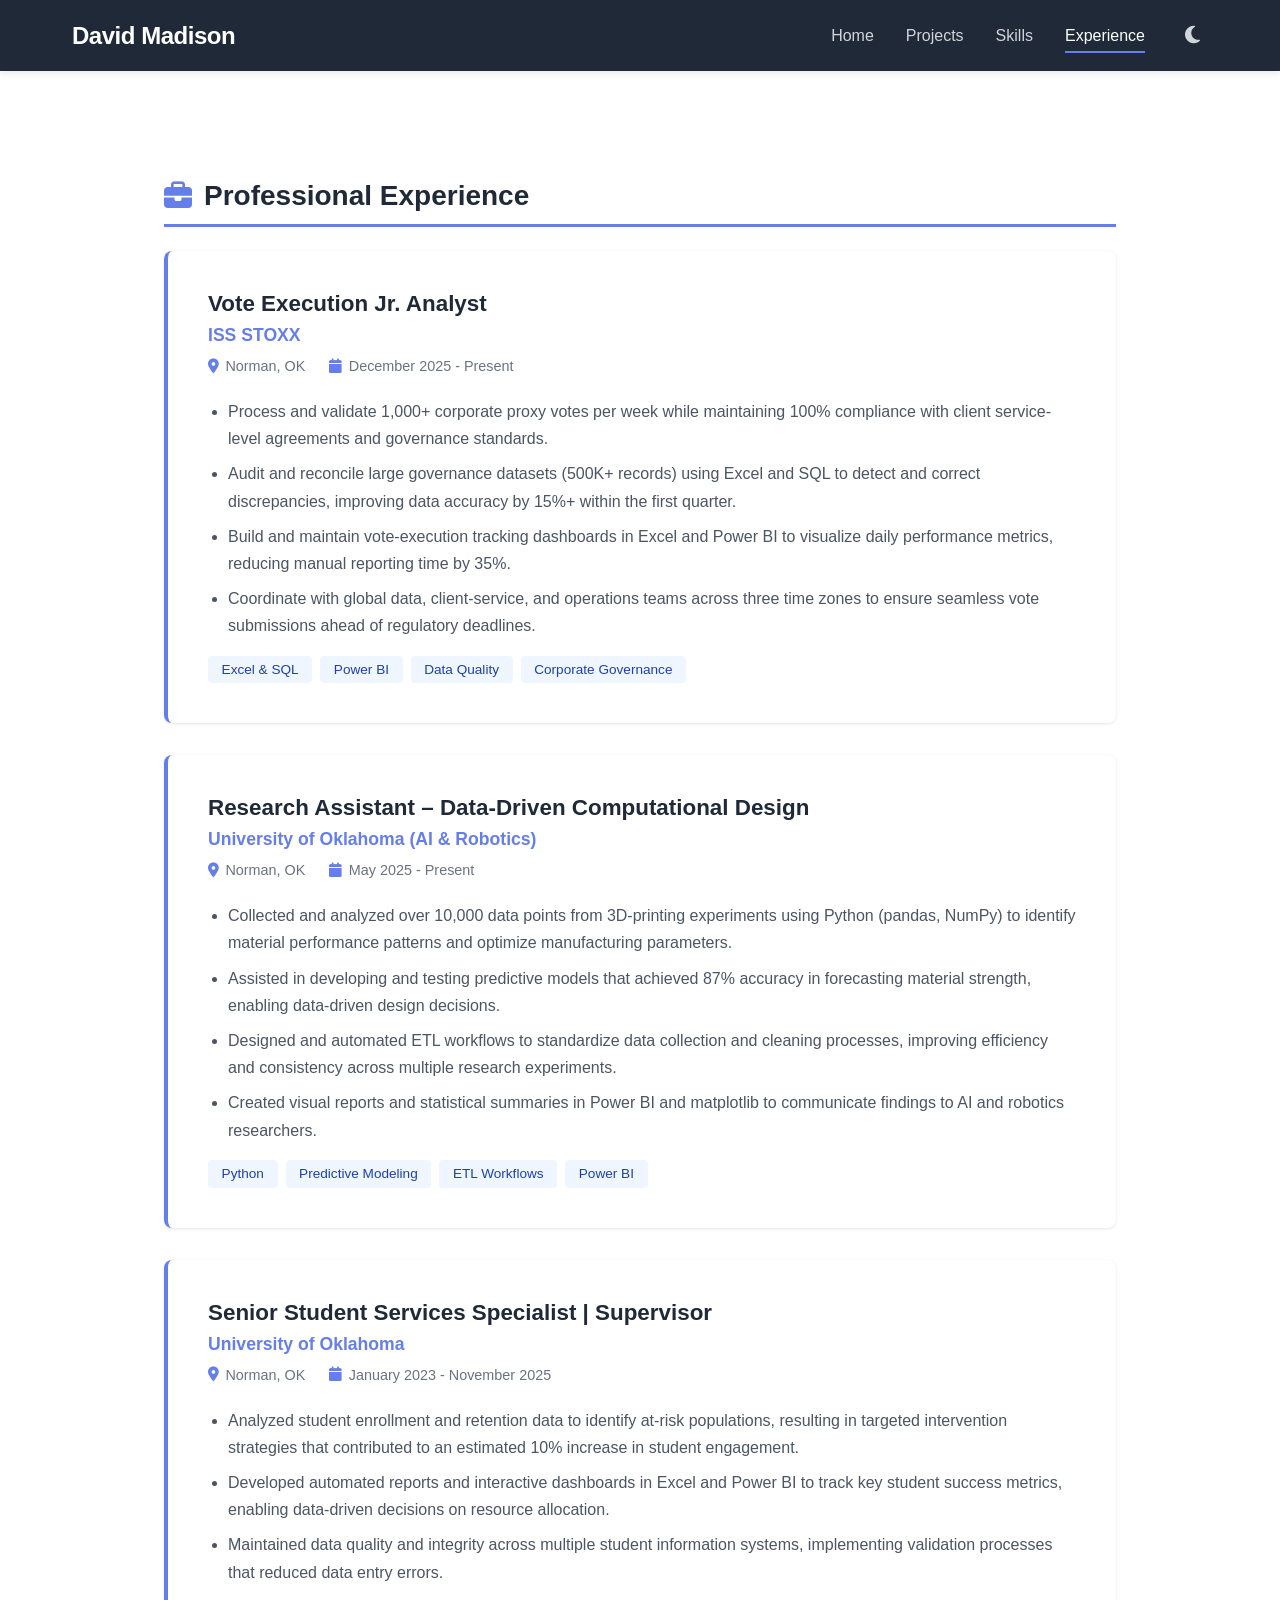
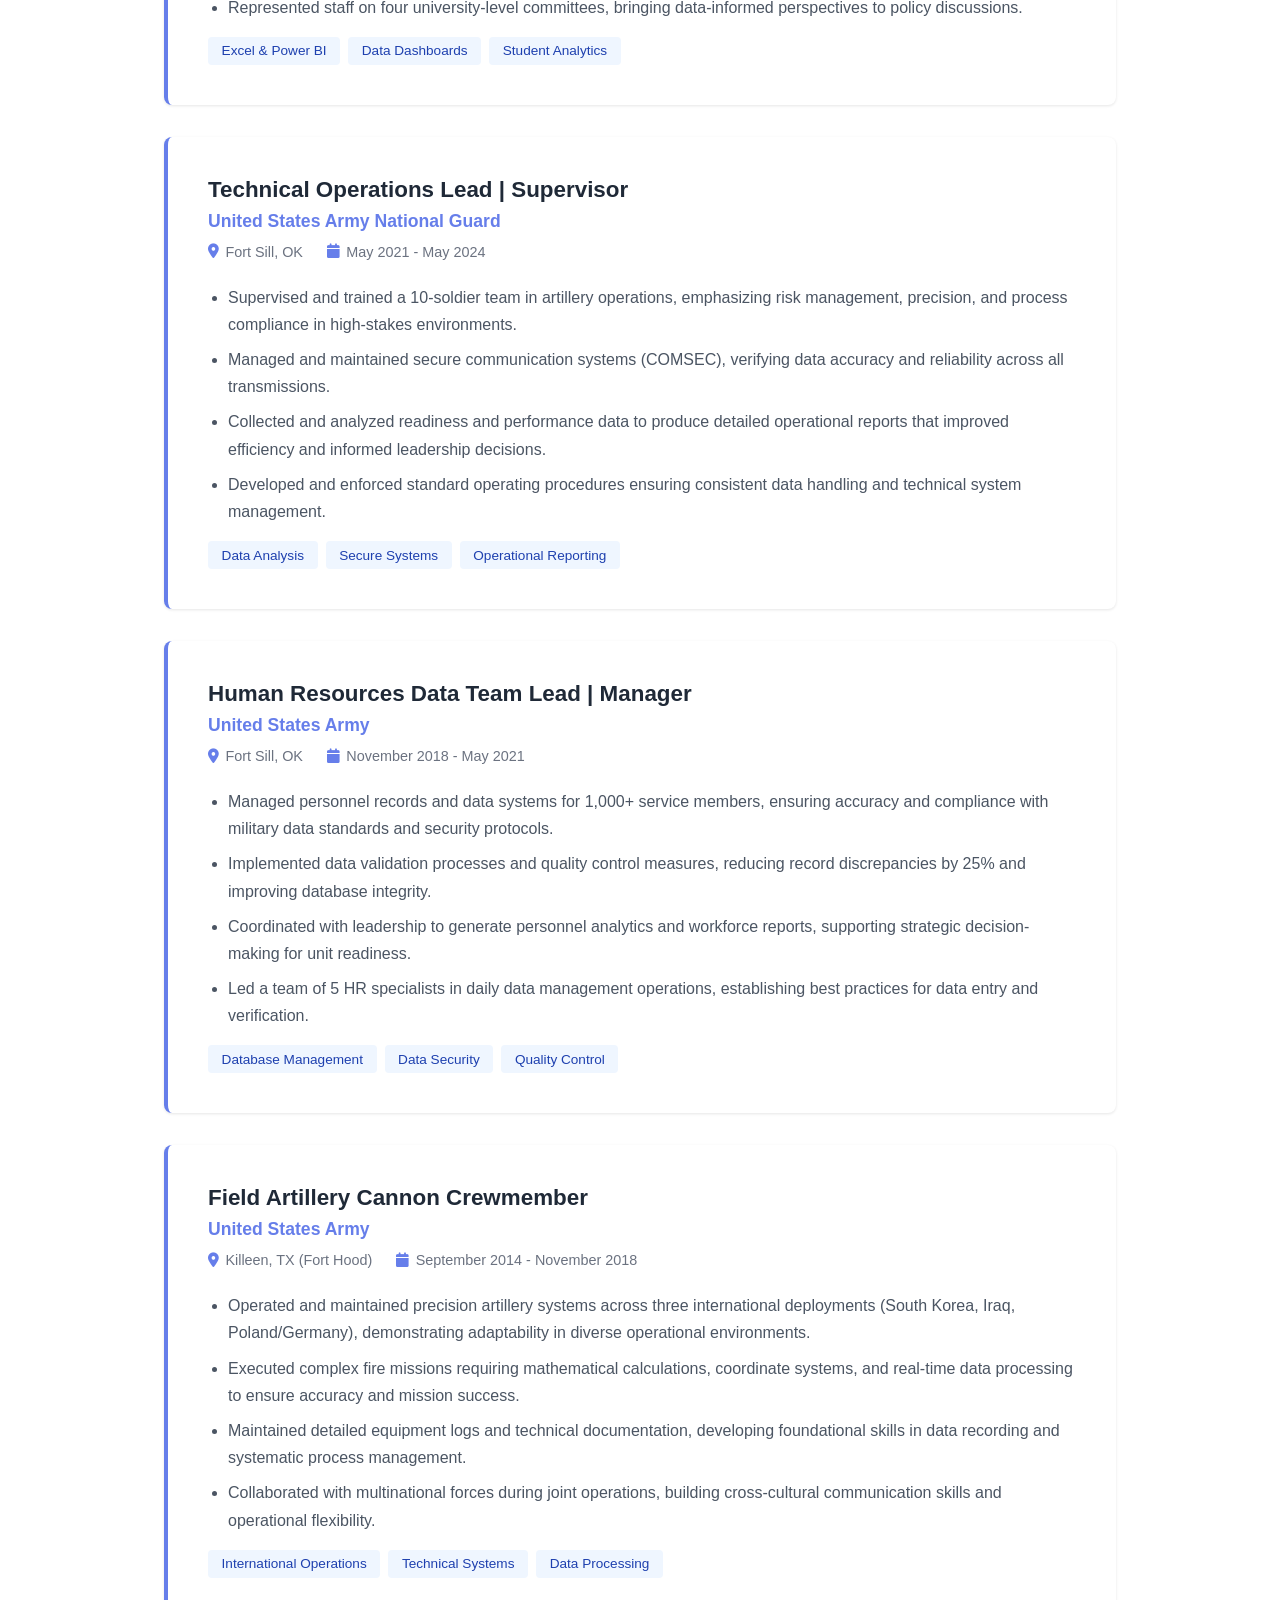
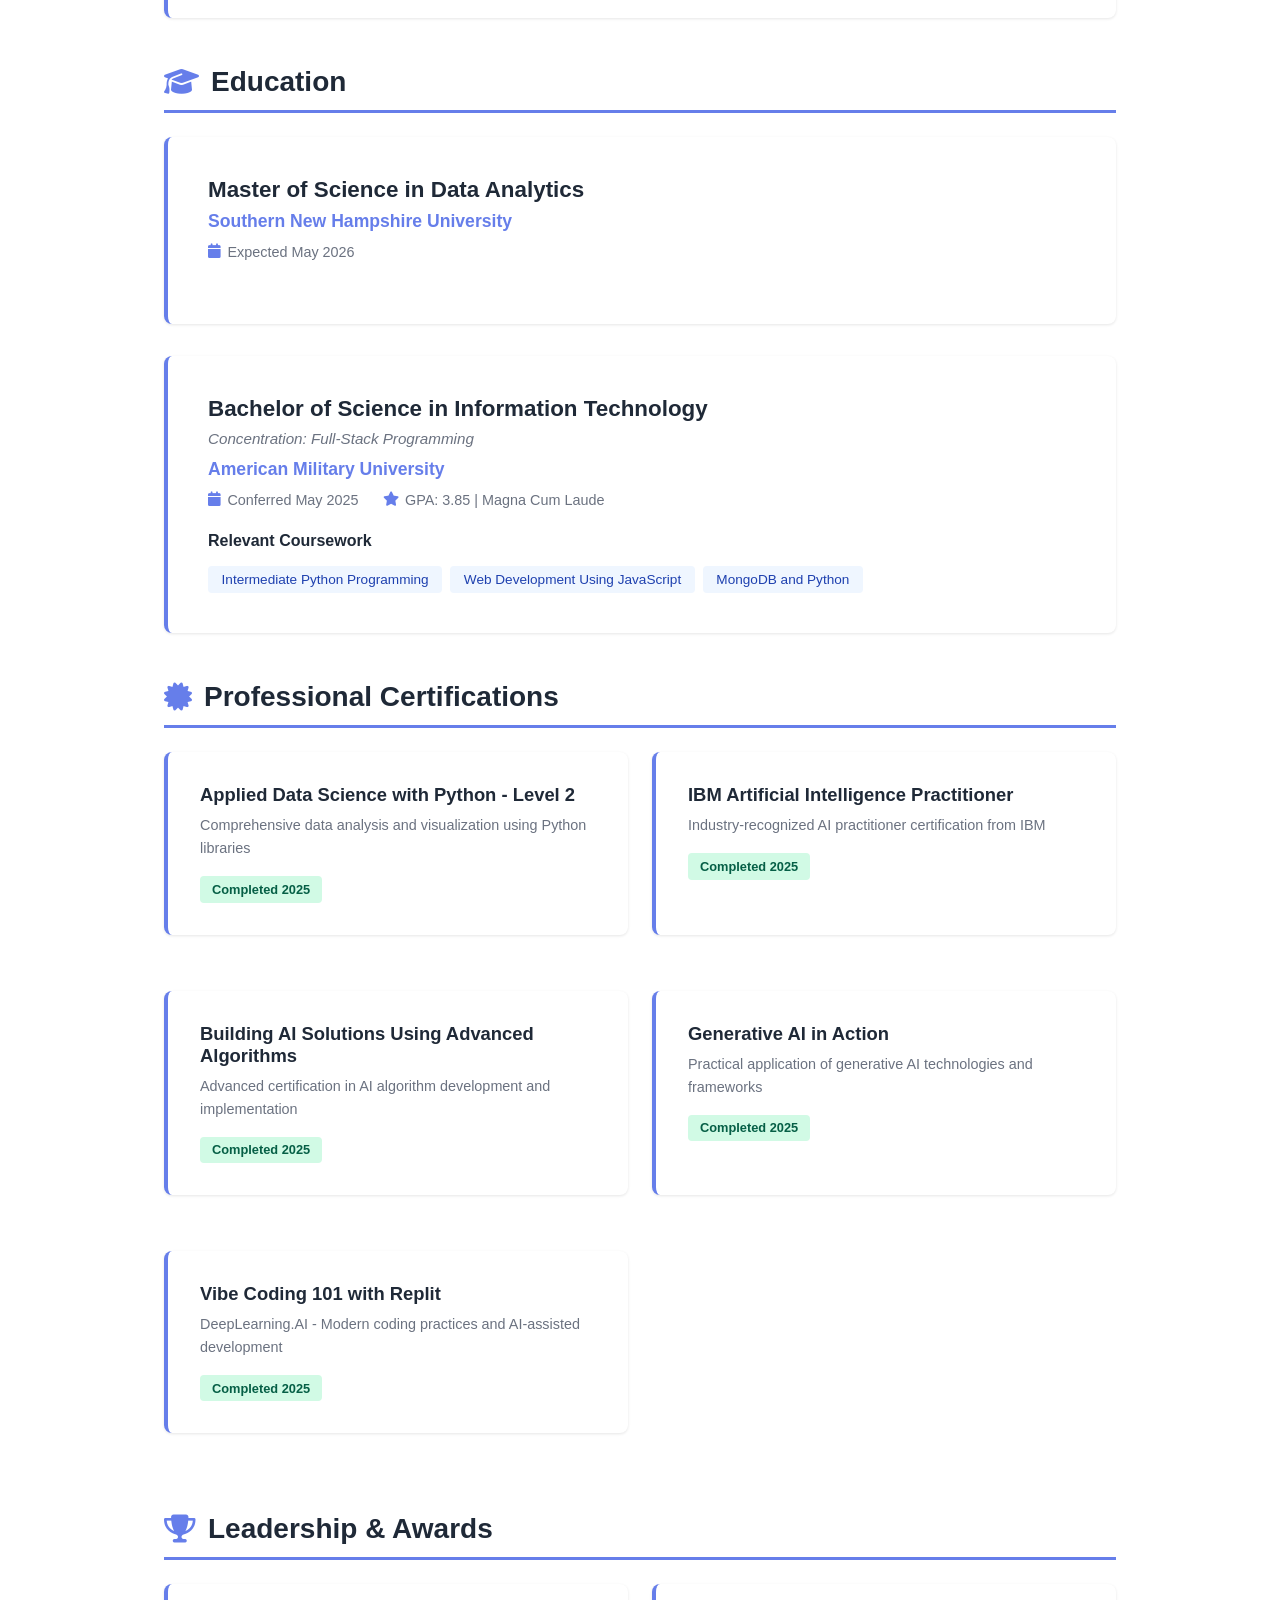
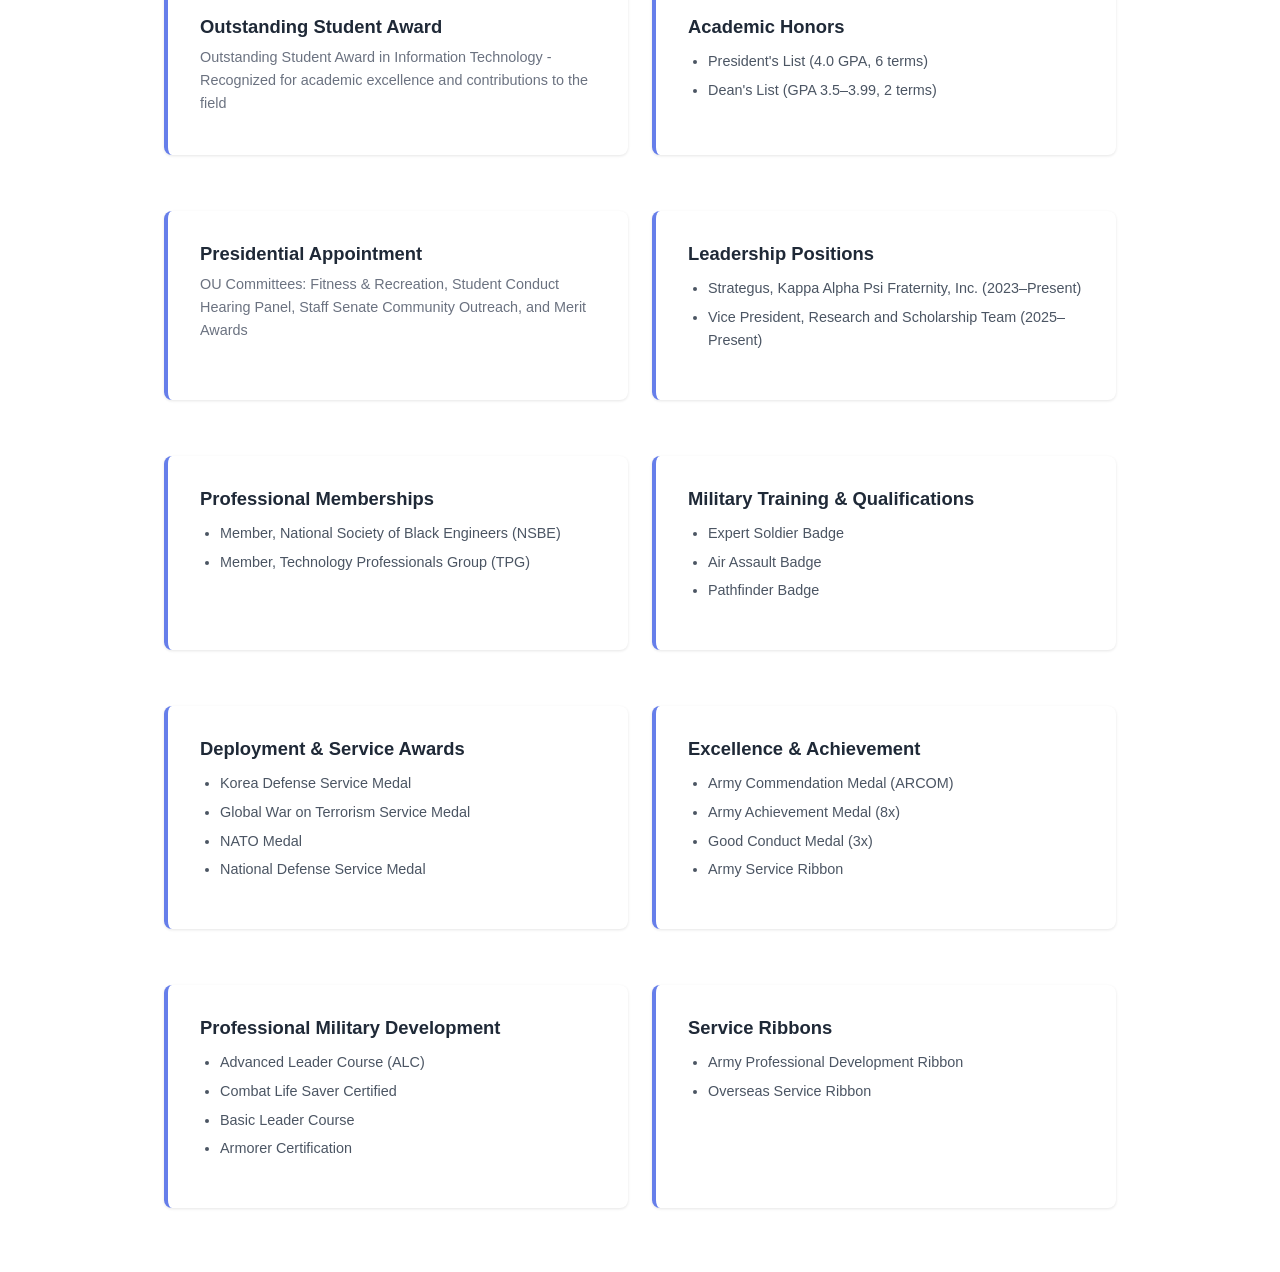
==== commit d0cde993: "Update experience.html" ====
--- a/experience.html
+++ b/experience.html
@@ -1,25 +1,24 @@
 <!DOCTYPE html>
 <html lang="en">
 <head>
-    <meta charset="UTF-8" />
-    <meta name="viewport" content="width=device-width, initial-scale=1.0" />
+    <meta charset="UTF-8">
+    <meta name="viewport" content="width=device-width, initial-scale=1.0">
     <title>Experience - David Madison</title>
-    <link rel="stylesheet" href="styles.css" />
-    <link
-        rel="stylesheet"
-        href="https://cdnjs.cloudflare.com/ajax/libs/font-awesome/6.4.0/css/all.min.css"
-    />
+    <link rel="stylesheet" href="styles.css">
+    <link rel="stylesheet" href="https://cdnjs.cloudflare.com/ajax/libs/font-awesome/6.4.0/css/all.min.css">
     <script src="https://cdnjs.cloudflare.com/ajax/libs/gsap/3.12.2/gsap.min.js"></script>
-
     <style>
+        /* Simple, clean experience styling */
         .experience-container {
             max-width: 1000px;
             margin: 0 auto;
             padding: 2rem 1.5rem;
         }
-
+        
         .section-title {
-            font-size: 1.8rem;
+            font-size: 1.75rem;
+            color: #1f2937;
+            margin-bottom: 1.5rem;
             margin-top: 3rem;
             padding-bottom: 0.75rem;
             border-bottom: 3px solid #667eea;
@@ -27,128 +26,208 @@
             align-items: center;
             gap: 0.75rem;
         }
-
+        
         /* Dark mode support */
-        [data-theme="dark"] .section-title {
+        body.dark-mode .section-title {
             color: #f9fafb;
         }
-
-        [data-theme="dark"] .experience-item,
-        [data-theme="dark"] .education-item {
+        
+        body.dark-mode .experience-item,
+        body.dark-mode .education-item,
+        body.dark-mode .cert-item,
+        body.dark-mode .award-item {
             background: #2d3748;
         }
-
-        [data-theme="dark"] .experience-item h3,
-        [data-theme="dark"] .education-item h3 {
+        
+        body.dark-mode .experience-item h3,
+        body.dark-mode .education-item h3,
+        body.dark-mode .cert-item h4,
+        body.dark-mode .award-item h4 {
             color: #f9fafb;
         }
-
-        [data-theme="dark"] .experience-item p,
-        [data-theme="dark"] .education-item p,
-        [data-theme="dark"] .experience-item li,
-        [data-theme="dark"] .education-item li {
+        
+        body.dark-mode .experience-item p,
+        body.dark-mode .education-item p,
+        body.dark-mode .experience-item li,
+        body.dark-mode .education-item li {
             color: #d1d5db;
         }
-
-        [data-theme="dark"] .meta {
+        
+        body.dark-mode .meta {
             color: #9ca3af;
         }
-
+        
         .section-title:first-of-type {
             margin-top: 0;
         }
-
+        
         .section-title i {
             color: #667eea;
         }
-
+        
         .experience-item,
-        .education-item {
-            background: var(--card-bg);
+        .education-item,
+        .cert-item,
+        .award-item {
+            background: white;
             padding: 2.5rem;
             margin-bottom: 2rem;
             border-radius: 8px;
             border-left: 4px solid #667eea;
             box-shadow: 0 1px 3px rgba(0, 0, 0, 0.1);
         }
-
+        
         .experience-item h3,
         .education-item h3 {
             margin: 0 0 0.5rem 0;
             font-size: 1.4rem;
             color: #1f2937;
         }
-
-        .company {
-            font-size: 1rem;
+        
+        .company,
+        .school {
+            color: #667eea;
             font-weight: 600;
-            color: #2563eb;
-            text-transform: uppercase;
-            letter-spacing: 0.08em;
+            font-size: 1.1rem;
+            display: block;
             margin-bottom: 0.75rem;
         }
-
+        
         .meta {
             display: flex;
+            gap: 1.5rem;
+            color: #6b7280;
+            font-size: 0.9rem;
+            margin-bottom: 1.5rem;
             flex-wrap: wrap;
-            gap: 1.5rem;
-            font-size: 0.95rem;
-            color: #6b7280;
-            margin-bottom: 1rem;
-        }
-
+        }
+        
         .meta span {
-            display: inline-flex;
+            display: flex;
             align-items: center;
             gap: 0.4rem;
         }
-
+        
         .meta i {
-            color: #9ca3af;
-        }
-
+            color: #667eea;
+        }
+        
         .experience-item ul,
-        .education-item ul {
-            margin: 0 0 0 1.25rem;
-        }
-
+        .education-item ul,
+        .cert-item ul,
+        .award-item ul {
+            margin: 0 0 1rem 0;
+            padding-left: 1.25rem;
+        }
+        
         .experience-item li {
             color: #4b5563;
             line-height: 1.7;
             margin-bottom: 0.5rem;
         }
-
+        
         .tags {
             display: flex;
             flex-wrap: wrap;
             gap: 0.5rem;
             margin-top: 1rem;
         }
-
+        
         .tag {
-            padding: 0.25rem 0.75rem;
-            border-radius: 999px;
+            padding: 0.4rem 0.85rem;
             background: #eff6ff;
-            color: #1d4ed8;
+            color: #1e40af;
+            border-radius: 4px;
+            font-size: 0.85rem;
+            font-weight: 500;
+        }
+        
+        .education-item .concentration {
+            color: #6b7280;
+            font-style: italic;
+            font-size: 0.95rem;
+            display: block;
+            margin-bottom: 0.75rem;
+        }
+        
+        .coursework-title {
+            font-size: 1rem;
+            font-weight: 600;
+            color: #1f2937;
+            margin: 1.5rem 0 0.75rem 0;
+        }
+        
+        .certs-grid,
+        .awards-grid {
+            display: grid;
+            grid-template-columns: repeat(2, 1fr);
+            gap: 1.5rem;
+        }
+        
+        .cert-item,
+        .award-item {
+            padding: 2rem;
+        }
+        
+        .cert-item h4,
+        .award-item h4 {
+            margin: 0 0 0.5rem 0;
+            font-size: 1.15rem;
+            color: #1f2937;
+        }
+        
+        .cert-item p,
+        .award-item p {
+            color: #6b7280;
+            font-size: 0.9rem;
+            line-height: 1.6;
+            margin-bottom: 0.5rem;
+        }
+        
+        .cert-badge {
+            display: inline-block;
+            padding: 0.35rem 0.75rem;
+            background: #d1fae5;
+            color: #065f46;
+            border-radius: 4px;
             font-size: 0.8rem;
-            font-weight: 500;
-        }
-
-        [data-theme="dark"] .tag {
-            background: #1e293b;
-            color: #93c5fd;
-        }
-
+            font-weight: 600;
+            margin-top: 0.5rem;
+        }
+        
+        .award-item ul {
+            margin-top: 0.75rem;
+        }
+        
+        .award-item li {
+            color: #4b5563;
+            font-size: 0.9rem;
+            line-height: 1.6;
+            margin-bottom: 0.35rem;
+        }
+        
         @media (max-width: 768px) {
             .experience-item,
-            .education-item {
-                padding: 1.75rem;
+            .education-item,
+            .cert-item,
+            .award-item {
+                padding: 1.5rem;
+            }
+            
+            .experience-container {
+                padding: 1rem;
+            }
+            
+            .certs-grid,
+            .awards-grid {
+                grid-template-columns: 1fr;
             }
         }
     </style>
 </head>
 <body>
-    <div class="bg-pattern"></div>
+    <div class="page-transition"></div>
+    <div class="background-pattern"></div>
 
     <nav class="navbar">
         <div class="nav-content">
@@ -171,116 +250,290 @@
         <div class="experience-container">
             <!-- Professional Experience -->
             <h2 class="section-title">
-                <i class="fas fa-briefcase"></i>
-                Professional Experience
+                <i class="fas fa-briefcase"></i> Professional Experience
             </h2>
 
+            <!-- ISS STOXX -->
             <div class="experience-item">
-                <div class="company">ISS STOXX</div>
                 <h3>Vote Execution Jr. Analyst</h3>
+                <span class="company">ISS STOXX</span>
                 <div class="meta">
                     <span><i class="fas fa-map-marker-alt"></i> Norman, OK</span>
-                    <span><i class="far fa-calendar-alt"></i> Dec 2025 – Present</span>
+                    <span><i class="fas fa-calendar"></i> December 2025 - Present</span>
                 </div>
                 <ul>
-                    <li>
-                        Process and validate high volumes of corporate proxy votes while maintaining
-                        strict accuracy and compliance with governance guidelines.
-                    </li>
-                    <li>
-                        Audit and reconcile datasets in Excel and SQL to catch mismatches and data
-                        quality issues before they affect clients.
-                    </li>
-                    <li>
-                        Build and maintain simple reporting views that track daily vote execution
-                        status and SLA performance.
-                    </li>
-                    <li>
-                        Coordinate with internal teams across time zones to resolve ballot and
-                        meeting discrepancies under tight deadlines.
-                    </li>
+                    <li>Process and validate 1,000+ corporate proxy votes per week while maintaining 100% compliance with client service-level agreements and governance standards.</li>
+                    <li>Audit and reconcile large governance datasets (500K+ records) using Excel and SQL to detect and correct discrepancies, improving data accuracy by 15%+ within the first quarter.</li>
+                    <li>Build and maintain vote-execution tracking dashboards in Excel and Power BI to visualize daily performance metrics, reducing manual reporting time by 35%.</li>
+                    <li>Coordinate with global data, client-service, and operations teams across three time zones to ensure seamless vote submissions ahead of regulatory deadlines.</li>
                 </ul>
                 <div class="tags">
+                    <span class="tag">Excel & SQL</span>
+                    <span class="tag">Power BI</span>
                     <span class="tag">Data Quality</span>
-                    <span class="tag">Excel</span>
-                    <span class="tag">SQL</span>
-                    <span class="tag">Governance</span>
+                    <span class="tag">Corporate Governance</span>
+                </div>
+            </div>
+
+            <!-- Research Assistant -->
+            <div class="experience-item">
+                <h3>Research Assistant – Data-Driven Computational Design</h3>
+                <span class="company">University of Oklahoma (AI & Robotics)</span>
+                <div class="meta">
+                    <span><i class="fas fa-map-marker-alt"></i> Norman, OK</span>
+                    <span><i class="fas fa-calendar"></i> May 2025 - Present</span>
+                </div>
+                <ul>
+                    <li>Collected and analyzed over 10,000 data points from 3D-printing experiments using Python (pandas, NumPy) to identify material performance patterns and optimize manufacturing parameters.</li>
+                    <li>Assisted in developing and testing predictive models that achieved 87% accuracy in forecasting material strength, enabling data-driven design decisions.</li>
+                    <li>Designed and automated ETL workflows to standardize data collection and cleaning processes, improving efficiency and consistency across multiple research experiments.</li>
+                    <li>Created visual reports and statistical summaries in Power BI and matplotlib to communicate findings to AI and robotics researchers.</li>
+                </ul>
+                <div class="tags">
+                    <span class="tag">Python</span>
+                    <span class="tag">Predictive Modeling</span>
+                    <span class="tag">ETL Workflows</span>
+                    <span class="tag">Power BI</span>
+                </div>
+            </div>
+
+            <!-- Student Services -->
+            <div class="experience-item">
+                <h3>Senior Student Services Specialist | Supervisor</h3>
+                <span class="company">University of Oklahoma</span>
+                <div class="meta">
+                    <span><i class="fas fa-map-marker-alt"></i> Norman, OK</span>
+                    <span><i class="fas fa-calendar"></i> January 2023 - November 2025</span>
+                </div>
+                <ul>
+                    <li>Analyzed student enrollment and retention data to identify at-risk populations, resulting in targeted intervention strategies that contributed to an estimated 10% increase in student engagement.</li>
+                    <li>Developed automated reports and interactive dashboards in Excel and Power BI to track key student success metrics, enabling data-driven decisions on resource allocation.</li>
+                    <li>Maintained data quality and integrity across multiple student information systems, implementing validation processes that reduced data entry errors.</li>
+                    <li>Represented staff on four university-level committees, bringing data-informed perspectives to policy discussions.</li>
+                </ul>
+                <div class="tags">
+                    <span class="tag">Excel & Power BI</span>
+                    <span class="tag">Data Dashboards</span>
+                    <span class="tag">Student Analytics</span>
+                </div>
+            </div>
+
+            <!-- Technical Operations Lead -->
+            <div class="experience-item">
+                <h3>Technical Operations Lead | Supervisor</h3>
+                <span class="company">United States Army National Guard</span>
+                <div class="meta">
+                    <span><i class="fas fa-map-marker-alt"></i> Fort Sill, OK</span>
+                    <span><i class="fas fa-calendar"></i> May 2021 - May 2024</span>
+                </div>
+                <ul>
+                    <li>Supervised and trained a 10-soldier team in artillery operations, emphasizing risk management, precision, and process compliance in high-stakes environments.</li>
+                    <li>Managed and maintained secure communication systems (COMSEC), verifying data accuracy and reliability across all transmissions.</li>
+                    <li>Collected and analyzed readiness and performance data to produce detailed operational reports that improved efficiency and informed leadership decisions.</li>
+                    <li>Developed and enforced standard operating procedures ensuring consistent data handling and technical system management.</li>
+                </ul>
+                <div class="tags">
+                    <span class="tag">Data Analysis</span>
+                    <span class="tag">Secure Systems</span>
+                    <span class="tag">Operational Reporting</span>
+                </div>
+            </div>
+
+            <!-- HR Data Team Lead -->
+            <div class="experience-item">
+                <h3>Human Resources Data Team Lead | Manager</h3>
+                <span class="company">United States Army</span>
+                <div class="meta">
+                    <span><i class="fas fa-map-marker-alt"></i> Fort Sill, OK</span>
+                    <span><i class="fas fa-calendar"></i> November 2018 - May 2021</span>
+                </div>
+                <ul>
+                    <li>Managed personnel records and data systems for 1,000+ service members, ensuring accuracy and compliance with military data standards and security protocols.</li>
+                    <li>Implemented data validation processes and quality control measures, reducing record discrepancies by 25% and improving database integrity.</li>
+                    <li>Coordinated with leadership to generate personnel analytics and workforce reports, supporting strategic decision-making for unit readiness.</li>
+                    <li>Led a team of 5 HR specialists in daily data management operations, establishing best practices for data entry and verification.</li>
+                </ul>
+                <div class="tags">
+                    <span class="tag">Database Management</span>
+                    <span class="tag">Data Security</span>
+                    <span class="tag">Quality Control</span>
+                </div>
+            </div>
+
+            <!-- Field Artillery -->
+            <div class="experience-item">
+                <h3>Field Artillery Cannon Crewmember</h3>
+                <span class="company">United States Army</span>
+                <div class="meta">
+                    <span><i class="fas fa-map-marker-alt"></i> Killeen, TX (Fort Hood)</span>
+                    <span><i class="fas fa-calendar"></i> September 2014 - November 2018</span>
+                </div>
+                <ul>
+                    <li>Operated and maintained precision artillery systems across three international deployments (South Korea, Iraq, Poland/Germany), demonstrating adaptability in diverse operational environments.</li>
+                    <li>Executed complex fire missions requiring mathematical calculations, coordinate systems, and real-time data processing to ensure accuracy and mission success.</li>
+                    <li>Maintained detailed equipment logs and technical documentation, developing foundational skills in data recording and systematic process management.</li>
+                    <li>Collaborated with multinational forces during joint operations, building cross-cultural communication skills and operational flexibility.</li>
+                </ul>
+                <div class="tags">
+                    <span class="tag">International Operations</span>
+                    <span class="tag">Technical Systems</span>
+                    <span class="tag">Data Processing</span>
                 </div>
             </div>
 
             <!-- Education -->
             <h2 class="section-title">
-                <i class="fas fa-graduation-cap"></i>
-                Education
+                <i class="fas fa-graduation-cap"></i> Education
             </h2>
 
+            <!-- Master's Degree -->
             <div class="education-item">
-                <div class="company">Southern New Hampshire University</div>
-                <h3>M.S. in Data Analytics</h3>
-                <div class="meta">
-                    <span><i class="far fa-calendar-alt"></i> Aug 2025 – Expected 2026</span>
-                </div>
-                <ul>
-                    <li>
-                        Coursework focused on data mining, predictive analytics, and enterprise data
-                        management.
-                    </li>
-                    <li>
-                        Applying data storytelling and visualization to explain insights to
-                        non-technical stakeholders.
-                    </li>
-                </ul>
-            </div>
-
+                <h3>Master of Science in Data Analytics</h3>
+                <span class="school">Southern New Hampshire University</span>
+                <div class="meta">
+                    <span><i class="fas fa-calendar"></i> Expected May 2026</span>
+                </div>
+            </div>
+
+            <!-- Bachelor's Degree -->
             <div class="education-item">
-                <div class="company">American Military University</div>
-                <h3>B.S. in Information Technology (Full-Stack Programming)</h3>
-                <div class="meta">
-                    <span><i class="far fa-calendar-alt"></i> Expected May 2025</span>
-                </div>
-                <ul>
-                    <li>
-                        Focus on full-stack development, databases, and fundamental cybersecurity
-                        concepts.
-                    </li>
-                    <li>
-                        Built multiple web and data projects: dashboards, tools, and small apps that
-                        solve real problems.
-                    </li>
-                </ul>
-            </div>
-
-            <!-- Military -->
+                <h3>Bachelor of Science in Information Technology</h3>
+                <span class="concentration">Concentration: Full-Stack Programming</span>
+                <span class="school">American Military University</span>
+                <div class="meta">
+                    <span><i class="fas fa-calendar"></i> Conferred May 2025</span>
+                    <span><i class="fas fa-star"></i> GPA: 3.85 | Magna Cum Laude</span>
+                </div>
+                <h4 class="coursework-title">Relevant Coursework</h4>
+                <div class="tags">
+                    <span class="tag">Intermediate Python Programming</span>
+                    <span class="tag">Web Development Using JavaScript</span>
+                    <span class="tag">MongoDB and Python</span>
+                </div>
+            </div>
+
+            <!-- Certifications -->
             <h2 class="section-title">
-                <i class="fas fa-flag-usa"></i>
-                Military Experience
+                <i class="fas fa-certificate"></i> Professional Certifications
             </h2>
 
-            <div class="experience-item">
-                <div class="company">United States Army</div>
-                <h3>Field Artillery Cannon Crewmember & Section Leader</h3>
-                <div class="meta">
-                    <span><i class="far fa-calendar-alt"></i> 9 Years of Service</span>
-                </div>
-                <ul>
-                    <li>
-                        Led teams in fast-paced, high-stakes environments while managing equipment,
-                        operations, and training.
-                    </li>
-                    <li>
-                        Planned and executed missions with strong attention to detail, logistics,
-                        and safety.
-                    </li>
-                    <li>
-                        Developed leadership, communication, and problem-solving skills directly
-                        transferable to technical work.
-                    </li>
-                </ul>
-                <div class="tags">
-                    <span class="tag">Leadership</span>
-                    <span class="tag">Team Management</span>
-                    <span class="tag">Operations</span>
-                    <span class="tag">Discipline</span>
+            <div class="certs-grid">
+                <div class="cert-item">
+                    <h4>Applied Data Science with Python - Level 2</h4>
+                    <p>Comprehensive data analysis and visualization using Python libraries</p>
+                    <span class="cert-badge">Completed 2025</span>
+                </div>
+
+                <div class="cert-item">
+                    <h4>IBM Artificial Intelligence Practitioner</h4>
+                    <p>Industry-recognized AI practitioner certification from IBM</p>
+                    <span class="cert-badge">Completed 2025</span>
+                </div>
+
+                <div class="cert-item">
+                    <h4>Building AI Solutions Using Advanced Algorithms</h4>
+                    <p>Advanced certification in AI algorithm development and implementation</p>
+                    <span class="cert-badge">Completed 2025</span>
+                </div>
+
+                <div class="cert-item">
+                    <h4>Generative AI in Action</h4>
+                    <p>Practical application of generative AI technologies and frameworks</p>
+                    <span class="cert-badge">Completed 2025</span>
+                </div>
+
+                <div class="cert-item">
+                    <h4>Vibe Coding 101 with Replit</h4>
+                    <p>DeepLearning.AI - Modern coding practices and AI-assisted development</p>
+                    <span class="cert-badge">Completed 2025</span>
+                </div>
+            </div>
+
+            <!-- Leadership & Awards -->
+            <h2 class="section-title">
+                <i class="fas fa-trophy"></i> Leadership & Awards
+            </h2>
+
+            <div class="awards-grid">
+                <div class="award-item">
+                    <h4>Outstanding Student Award</h4>
+                    <p>Outstanding Student Award in Information Technology - Recognized for academic excellence and contributions to the field</p>
+                </div>
+
+                <div class="award-item">
+                    <h4>Academic Honors</h4>
+                    <ul>
+                        <li>President's List (4.0 GPA, 6 terms)</li>
+                        <li>Dean's List (GPA 3.5–3.99, 2 terms)</li>
+                    </ul>
+                </div>
+
+                <div class="award-item">
+                    <h4>Presidential Appointment</h4>
+                    <p>OU Committees: Fitness & Recreation, Student Conduct Hearing Panel, Staff Senate Community Outreach, and Merit Awards</p>
+                </div>
+
+                <div class="award-item">
+                    <h4>Leadership Positions</h4>
+                    <ul>
+                        <li>Strategus, Kappa Alpha Psi Fraternity, Inc. (2023–Present)</li>
+                        <li>Vice President, Research and Scholarship Team (2025–Present)</li>
+                    </ul>
+                </div>
+
+                <div class="award-item">
+                    <h4>Professional Memberships</h4>
+                    <ul>
+                        <li>Member, National Society of Black Engineers (NSBE)</li>
+                        <li>Member, Technology Professionals Group (TPG)</li>
+                    </ul>
+                </div>
+
+                <div class="award-item">
+                    <h4>Military Training & Qualifications</h4>
+                    <ul>
+                        <li>Expert Soldier Badge</li>
+                        <li>Air Assault Badge</li>
+                        <li>Pathfinder Badge</li>
+                    </ul>
+                </div>
+
+                <div class="award-item">
+                    <h4>Deployment & Service Awards</h4>
+                    <ul>
+                        <li>Korea Defense Service Medal</li>
+                        <li>Global War on Terrorism Service Medal</li>
+                        <li>NATO Medal</li>
+                        <li>National Defense Service Medal</li>
+                    </ul>
+                </div>
+
+                <div class="award-item">
+                    <h4>Excellence & Achievement</h4>
+                    <ul>
+                        <li>Army Commendation Medal (ARCOM)</li>
+                        <li>Army Achievement Medal (8x)</li>
+                        <li>Good Conduct Medal (3x)</li>
+                        <li>Army Service Ribbon</li>
+                    </ul>
+                </div>
+
+                <div class="award-item">
+                    <h4>Professional Military Development</h4>
+                    <ul>
+                        <li>Advanced Leader Course (ALC)</li>
+                        <li>Combat Life Saver Certified</li>
+                        <li>Basic Leader Course</li>
+                        <li>Armorer Certification</li>
+                    </ul>
+                </div>
+
+                <div class="award-item">
+                    <h4>Service Ribbons</h4>
+                    <ul>
+                        <li>Army Professional Development Ribbon</li>
+                        <li>Overseas Service Ribbon</li>
+                    </ul>
                 </div>
             </div>
         </div>
--- a/styles.css
+++ b/styles.css
@@ -1,227 +1,138 @@
-:root {
-    --primary-color: #2563eb;
-    --secondary-color: #1f2937;
-    --text-color: #111827;
-    --bg-color: #ffffff;
-    --nav-bg: rgba(255, 255, 255, 0.8);
-    --card-bg: #ffffff;
-    --border-color: #e5e7eb;
-    --hover-color: #3b82f6;
-    --shadow-color: rgba(0, 0, 0, 0.1);
-    --success-color: #22c55e;
-    --error-color: #ef4444;
-}
-
-[data-theme="dark"] {
-    --text-color: #f3f4f6;
-    --bg-color: #020617;
-    --nav-bg: rgba(15, 23, 42, 0.9);
-    --card-bg: #020617;
-    --border-color: #374151;
-    --shadow-color: rgba(0, 0, 0, 0.3);
-}
-
+/* Base Styles */
 * {
     margin: 0;
     padding: 0;
     box-sizing: border-box;
 }
 
-/* Global Styles */
 body {
-    font-family: -apple-system, BlinkMacSystemFont, "Segoe UI", Roboto, Oxygen,
-        Ubuntu, Cantarell, sans-serif;
-    color: var(--text-color);
-    background-color: var(--bg-color);
-    line-height: 1.6;
-    transition: background-color 0.3s, color 0.3s;
+    font-family: -apple-system, BlinkMacSystemFont, 'Segoe UI', Roboto, 'Helvetica Neue', Arial, sans-serif;
+    background: white;
+    color: #1f2937;
+    transition: background-color 0.3s ease, color 0.3s ease;
 }
 
-.container {
-    max-width: 1200px;
-    margin: 0 auto;
-    padding: 0 1rem;
-    padding-top: 100px;
-    position: relative;
-    z-index: 1;
+body.dark-mode {
+    background: #1a202c;
+    color: #f9fafb;
 }
 
-/* Background Pattern */
-.bg-pattern {
-    position: fixed;
+/* Navbar */
+.navbar {
+    background: #1f2937;
+    padding: 1rem 0;
+    position: sticky;
     top: 0;
-    left: 0;
-    width: 100%;
-    height: 100%;
-    background: linear-gradient(
-        45deg,
-        transparent 49%,
-        var(--border-color) 49% 51%,
-        transparent 51%
-    );
-    background-size: 30px 30px;
-    opacity: 0.1;
-    z-index: -2;
-    animation: patternMove 20s linear infinite;
-}
-
-/* Navigation */
-.navbar {
-    position: fixed;
-    top: 0;
-    left: 0;
-    right: 0;
-    background: var(--nav-bg);
-    backdrop-filter: blur(10px);
     z-index: 1000;
-    padding: 1rem;
+    box-shadow: 0 2px 8px rgba(0, 0, 0, 0.1);
 }
 
 .nav-content {
     max-width: 1200px;
     margin: 0 auto;
+    padding: 0 2rem;
     display: flex;
     justify-content: space-between;
     align-items: center;
 }
 
 .logo {
+    color: white;
+    font-size: 1.5rem;
     font-weight: 700;
-    font-size: 1.2rem;
-    color: var(--text-color);
     text-decoration: none;
+    letter-spacing: -0.02em;
 }
 
 .nav-links {
     display: flex;
+    gap: 2rem;
     align-items: center;
-    gap: 1.5rem;
 }
 
 .nav-links a {
+    color: #d1d5db;
     text-decoration: none;
-    color: var(--text-color);
-    font-size: 0.95rem;
     font-weight: 500;
-    opacity: 0.8;
+    transition: color 0.2s;
     position: relative;
-    padding-bottom: 0.25rem;
+}
+
+.nav-links a:hover {
+    color: white;
 }
 
 .nav-links a.active {
-    opacity: 1;
+    color: white;
 }
 
 .nav-links a.active::after {
-    content: "";
+    content: '';
     position: absolute;
+    bottom: -8px;
     left: 0;
-    bottom: 0;
     width: 100%;
     height: 2px;
-    background: var(--primary-color);
-    border-radius: 999px;
-}
-
-.nav-links a:hover {
-    opacity: 1;
+    background: #667eea;
 }
 
 .theme-toggle {
-    background: none;
-    border: 1px solid var(--border-color);
-    border-radius: 999px;
-    padding: 0.4rem 0.7rem;
+    background: transparent;
+    border: none;
+    color: #d1d5db;
+    font-size: 1.25rem;
     cursor: pointer;
-    color: var(--text-color);
-    display: flex;
-    align-items: center;
-    justify-content: center;
+    padding: 0.5rem;
+    transition: color 0.2s;
 }
 
-.theme-toggle i {
-    font-size: 0.9rem;
-}
-
-/* Shared Titles */
-.title {
-    font-size: 3rem;
-    margin-bottom: 1.5rem;
-    color: var(--text-color);
-}
-
-.subtitle {
-    font-size: 1.25rem;
-    margin-bottom: 1rem;
-    color: var(--text-color);
-    opacity: 0.8;
-}
-
-/* Buttons */
-.btn {
-    display: inline-flex;
-    align-items: center;
-    gap: 0.5rem;
-    padding: 0.75rem 1.5rem;
-    border-radius: 0.5rem;
-    border: 1px solid var(--border-color);
-    background: transparent;
-    color: var(--text-color);
-    cursor: pointer;
-    text-decoration: none;
-    font-weight: 500;
-    transition: all 0.2s ease;
-}
-
-.btn-primary {
-    background: var(--primary-color);
-    color: #ffffff;
-    border-color: transparent;
-}
-
-.btn-primary:hover {
-    background: var(--hover-color);
-    transform: translateY(-1px);
-    box-shadow: 0 8px 20px var(--shadow-color);
-}
-
-.btn-secondary {
-    background: var(--card-bg);
-}
-
-.btn-secondary:hover {
-    border-color: var(--primary-color);
-    color: var(--primary-color);
-    transform: translateY(-1px);
+.theme-toggle:hover {
+    color: white;
 }
 
 /* Page Transition */
 .page-transition {
     position: fixed;
-    inset: 0;
-    background: linear-gradient(135deg, #2563eb, #7c3aed);
-    transform: translateY(100%);
-    transition: transform 0.5s ease;
-    z-index: 999;
+    top: 0;
+    left: 0;
+    width: 100%;
+    height: 100%;
+    background: #667eea;
+    z-index: 9999;
+    pointer-events: none;
+    opacity: 0;
+    transition: opacity 0.3s;
 }
 
-/* Simple animation */
-@keyframes patternMove {
-    from {
-        transform: translateX(0);
+/* Main Content */
+main {
+    min-height: calc(100vh - 70px);
+}
+
+/* Page Titles */
+h1 {
+    font-size: 2.5rem;
+    font-weight: 800;
+    color: white;
+    margin-bottom: 2rem;
+}
+
+/* Mobile Styles */
+@media (max-width: 768px) {
+    .nav-content {
+        padding: 0 1rem;
     }
-    to {
-        transform: translateX(-30px);
+    
+    .nav-links {
+        gap: 1rem;
+        font-size: 0.9rem;
+    }
+    
+    .logo {
+        font-size: 1.25rem;
+    }
+    
+    h1 {
+        font-size: 2rem;
     }
 }
-
-/* Responsive */
-@media (max-width: 768px) {
-    .nav-links {
-        gap: 1rem;
-    }
-
-    .title {
-        font-size: 2.25rem;
-    }
-}
